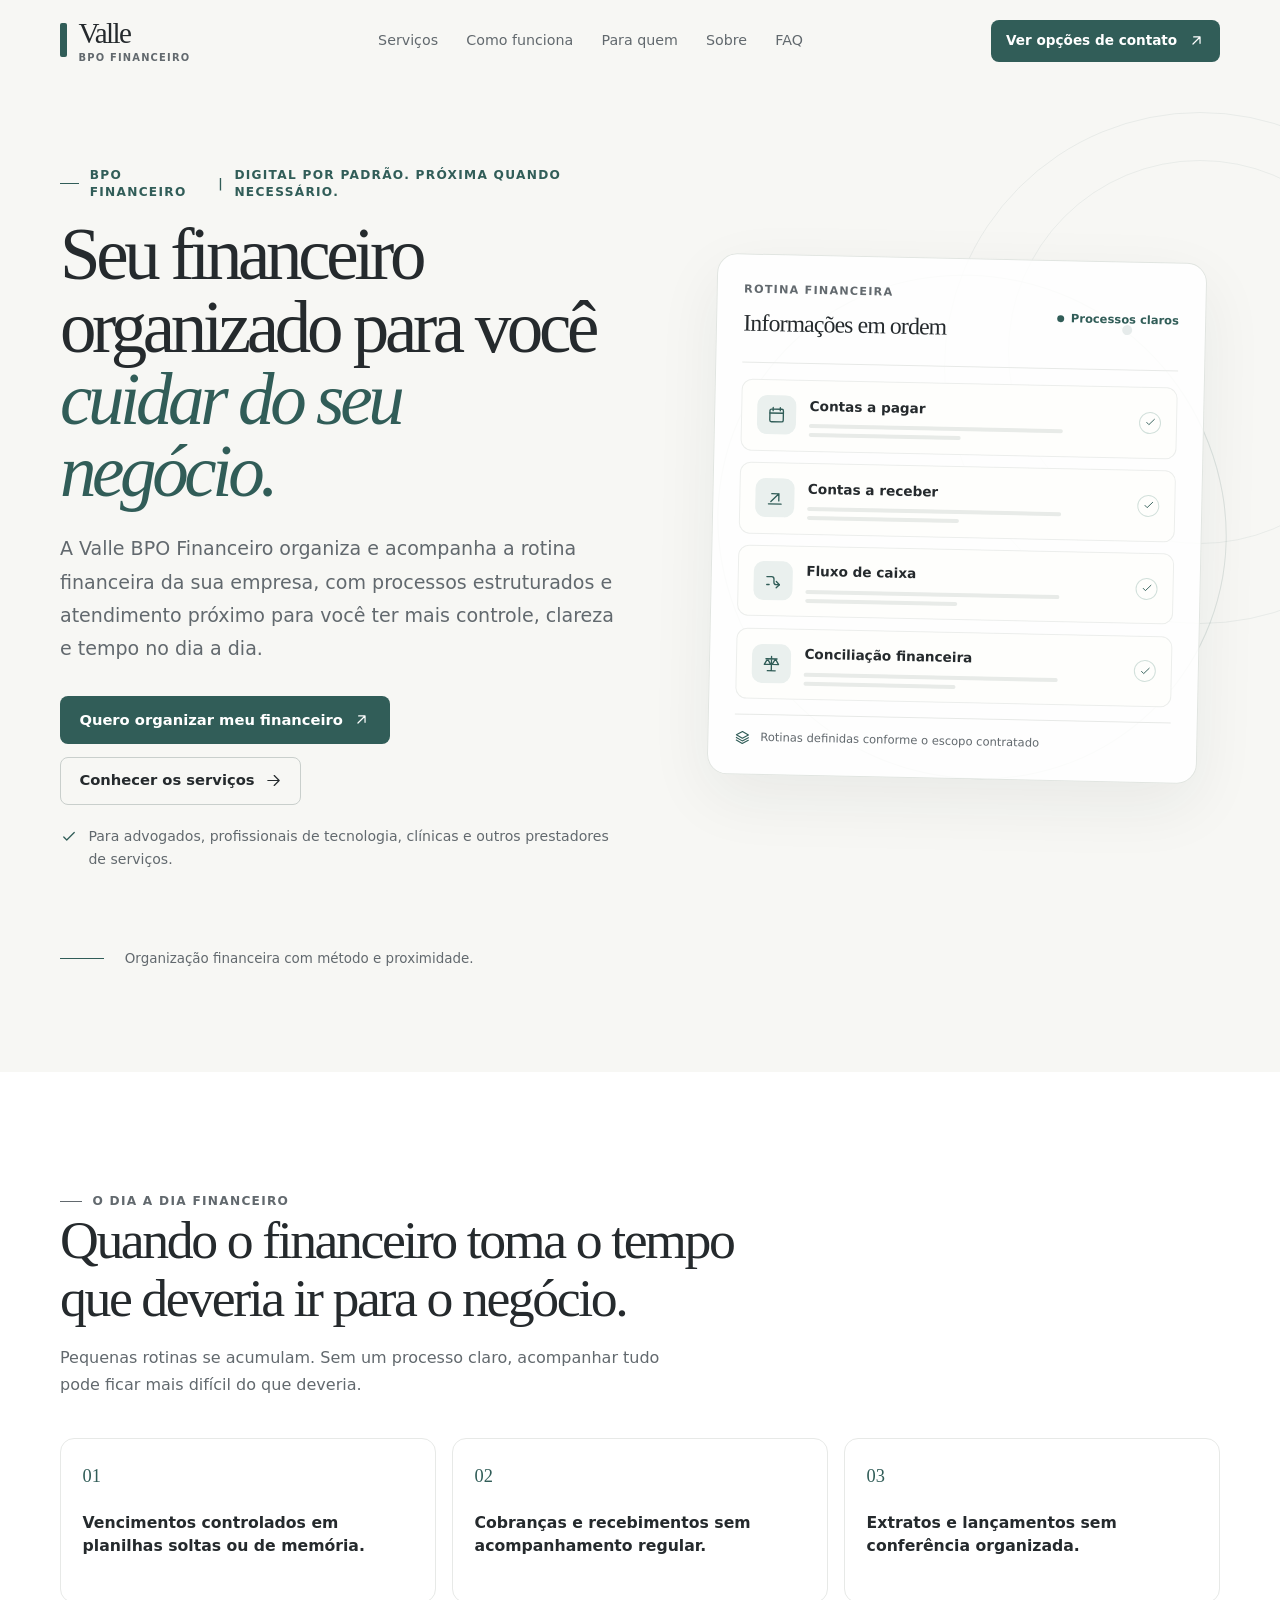
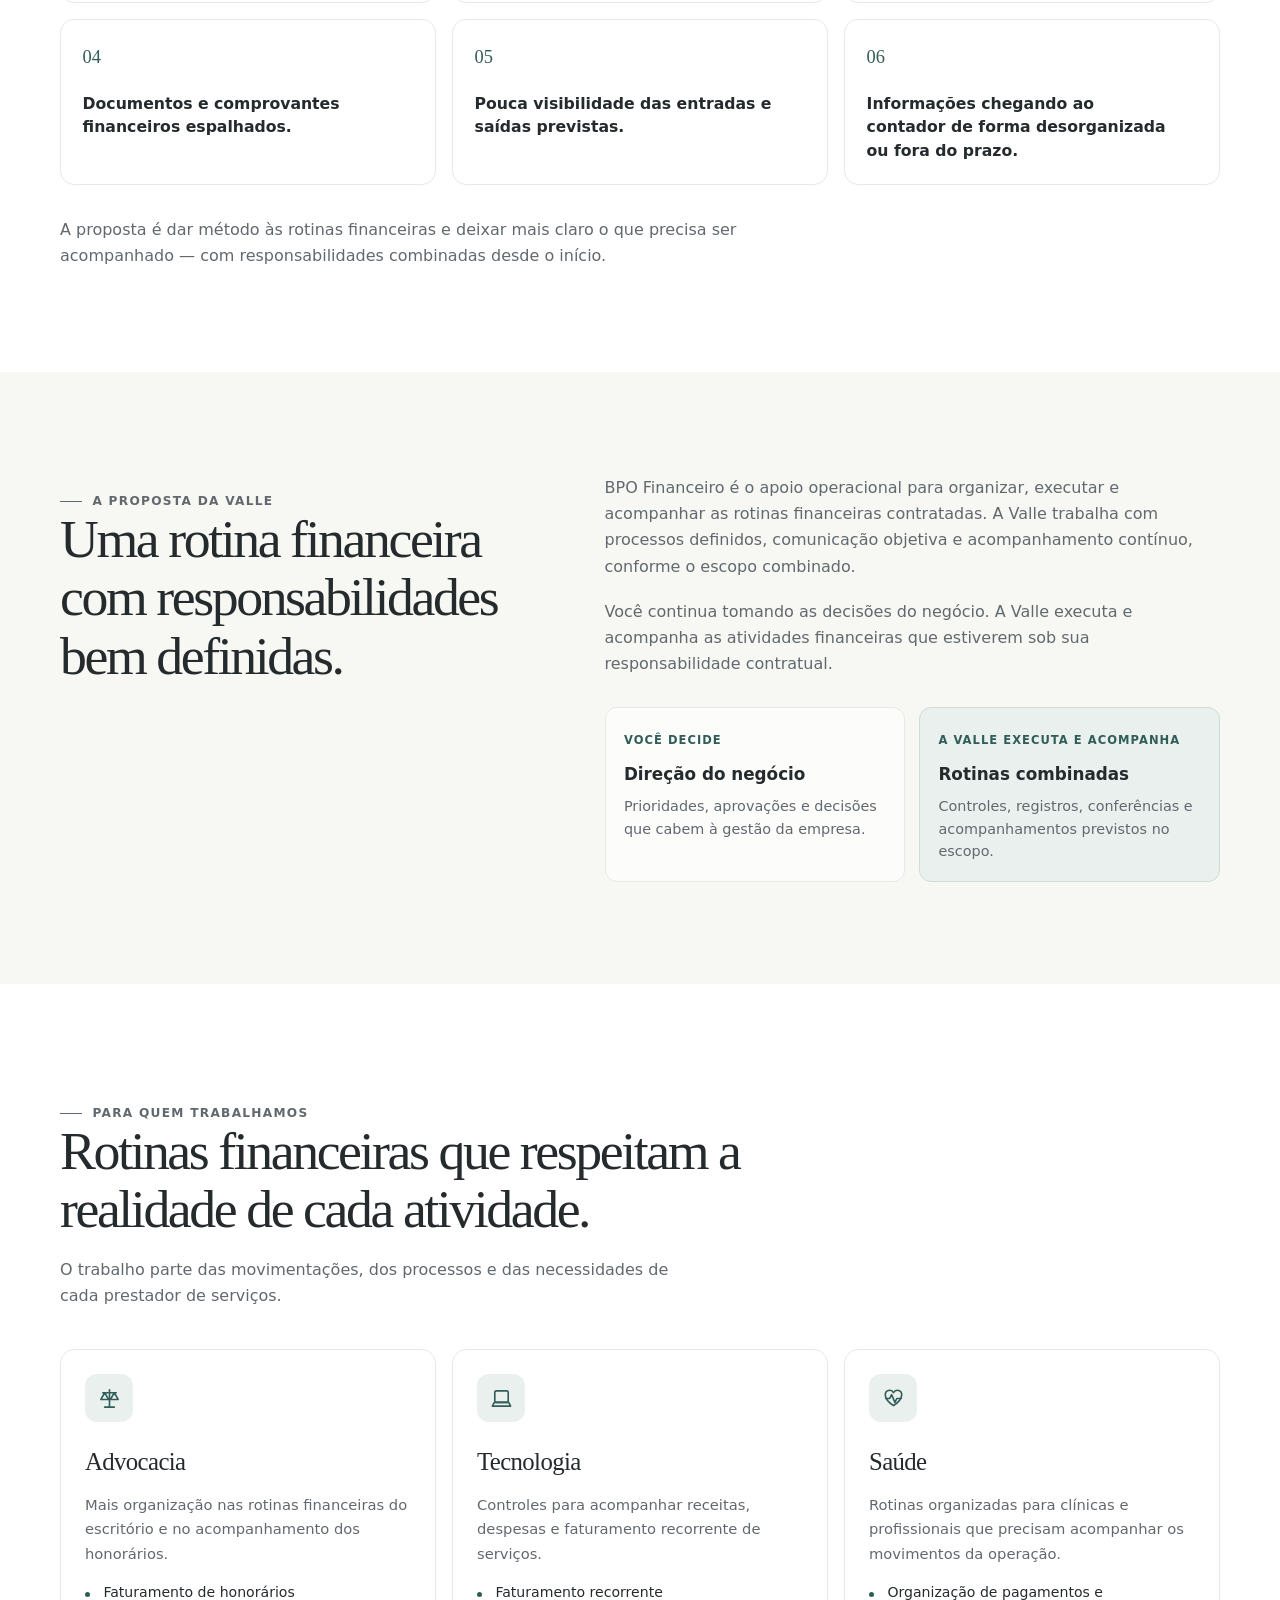
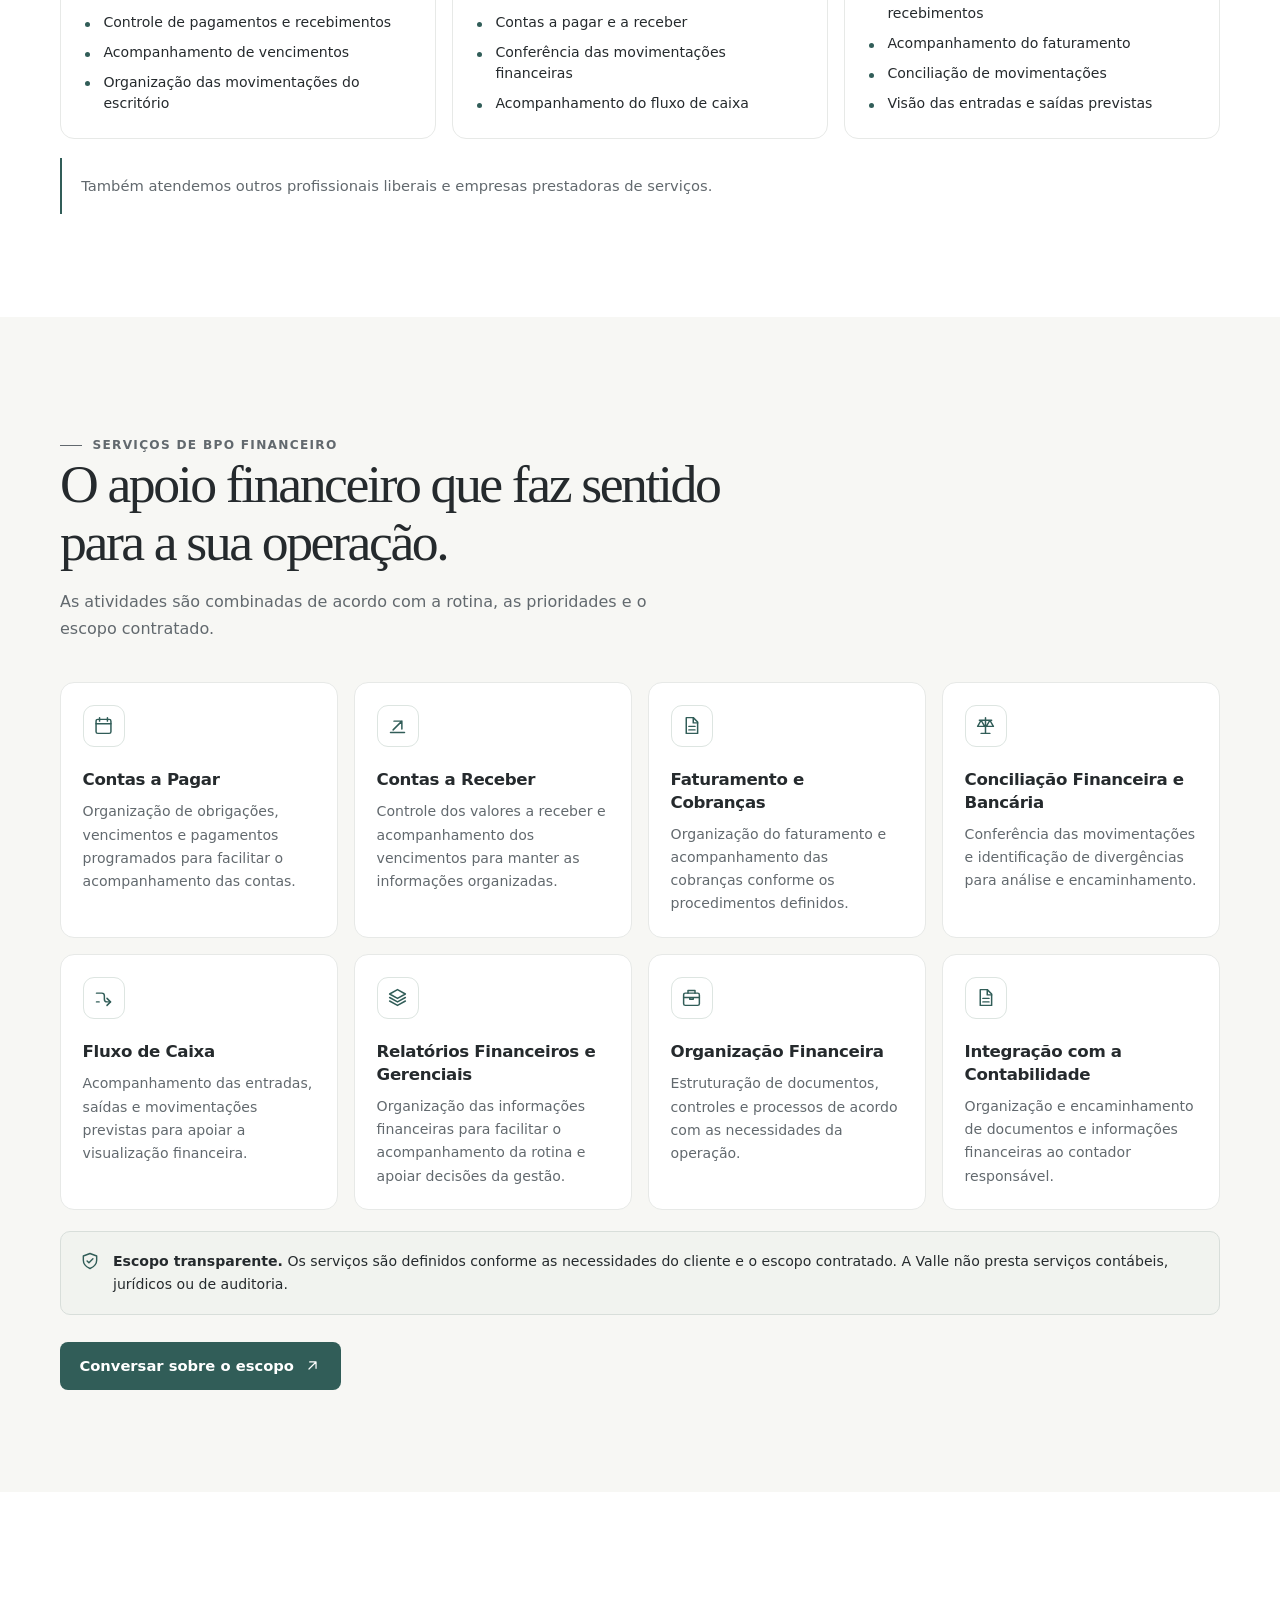
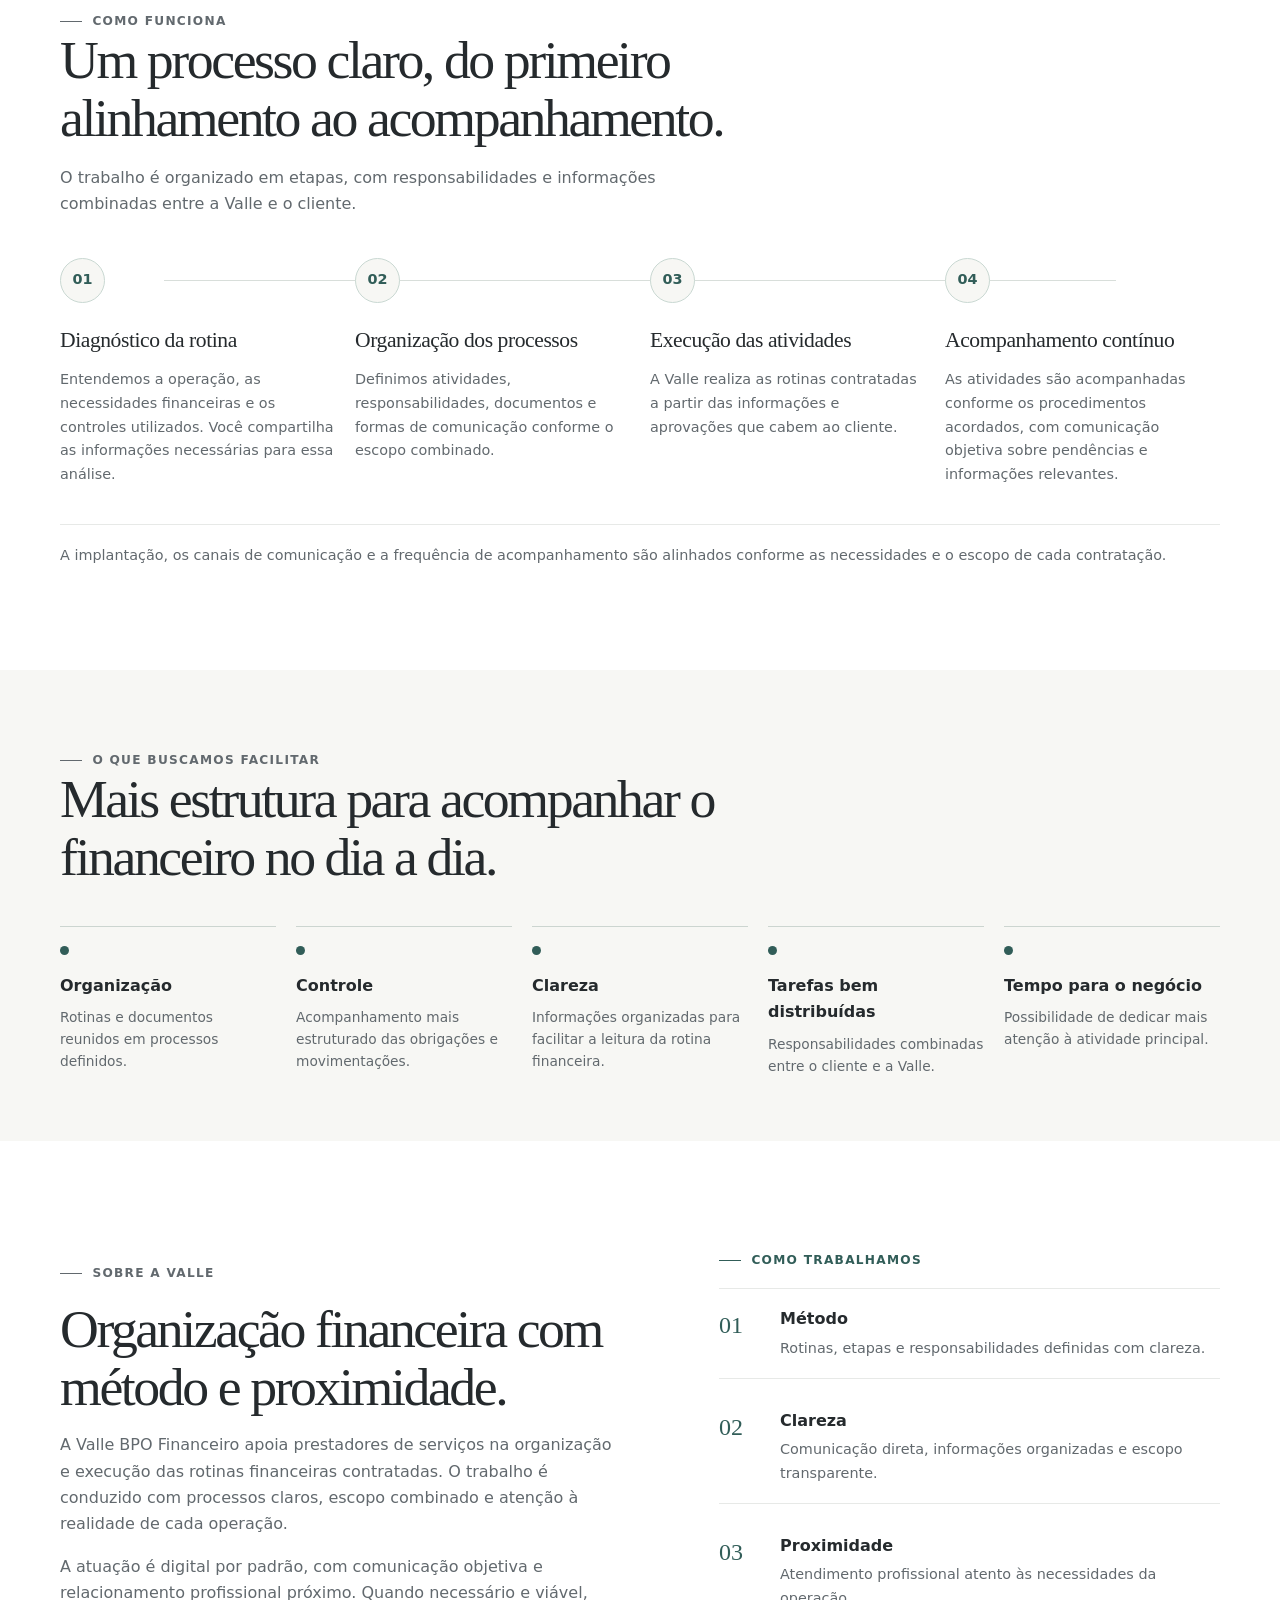
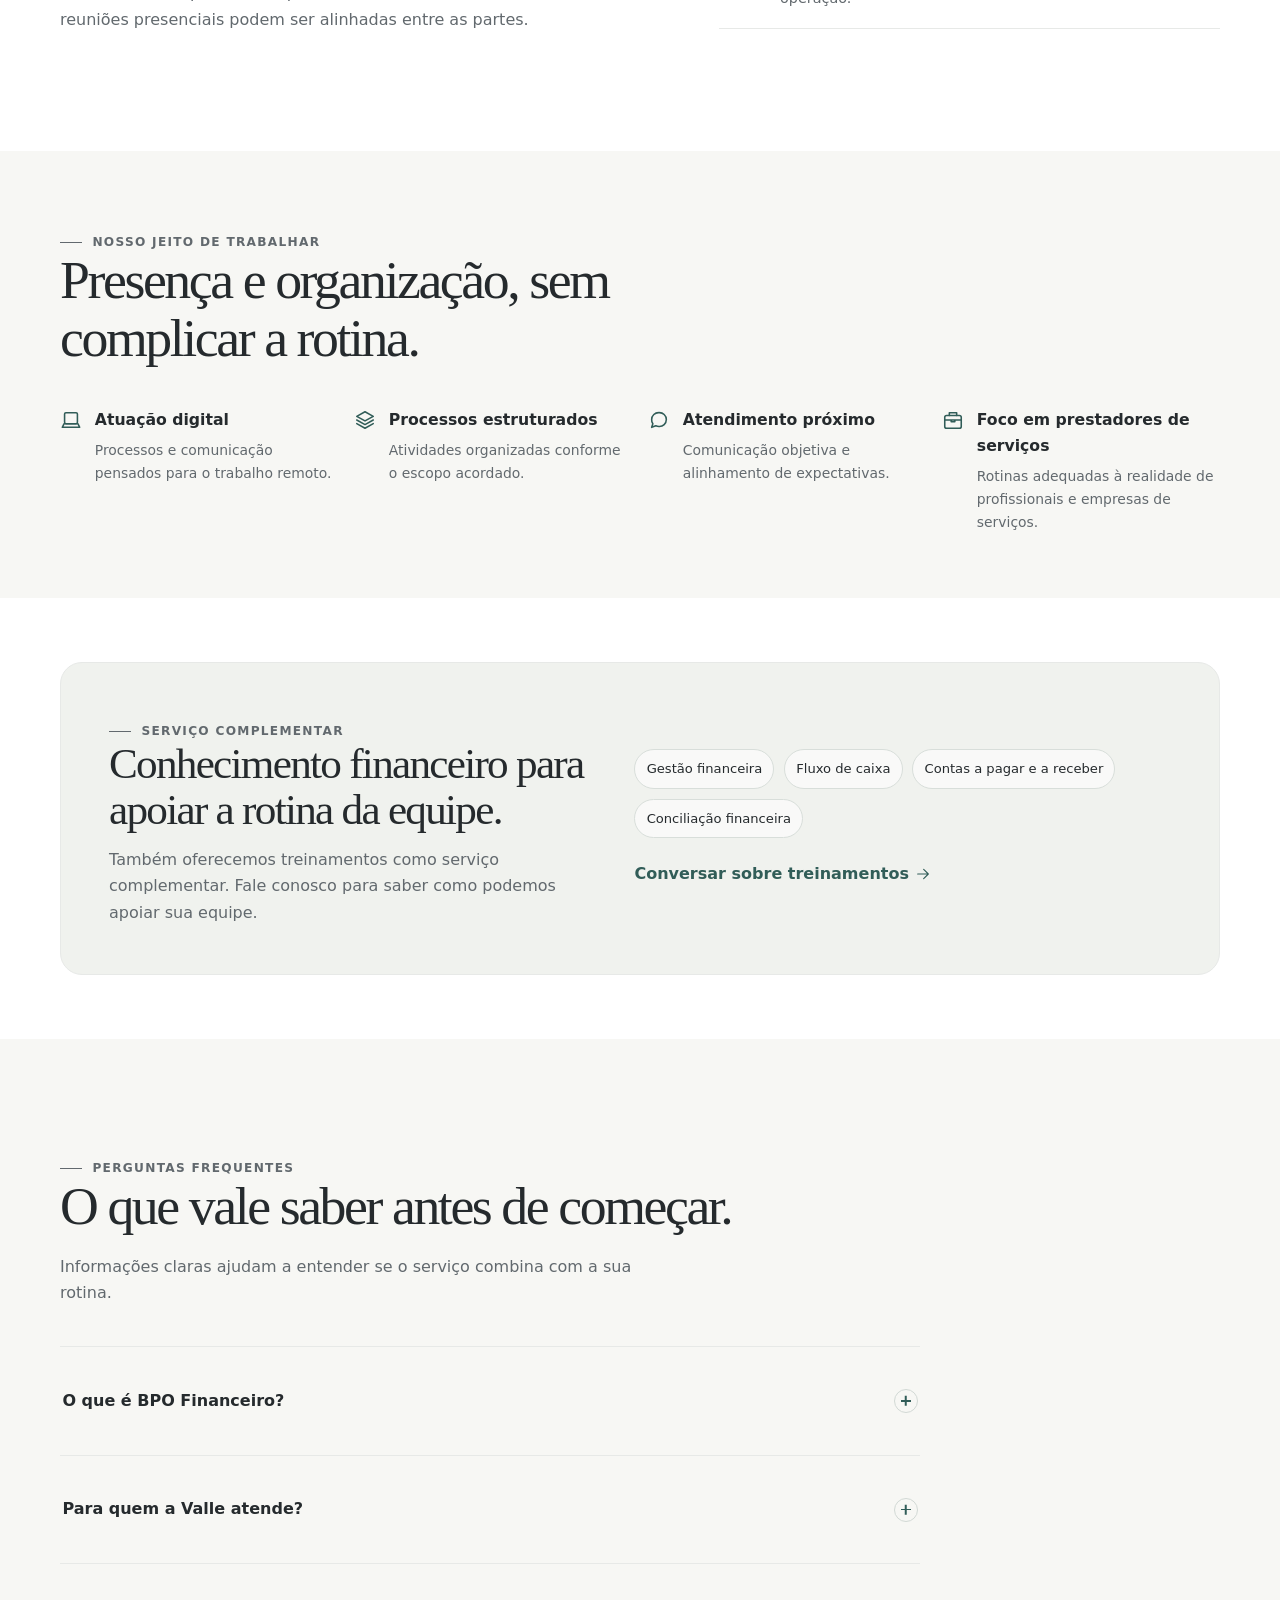
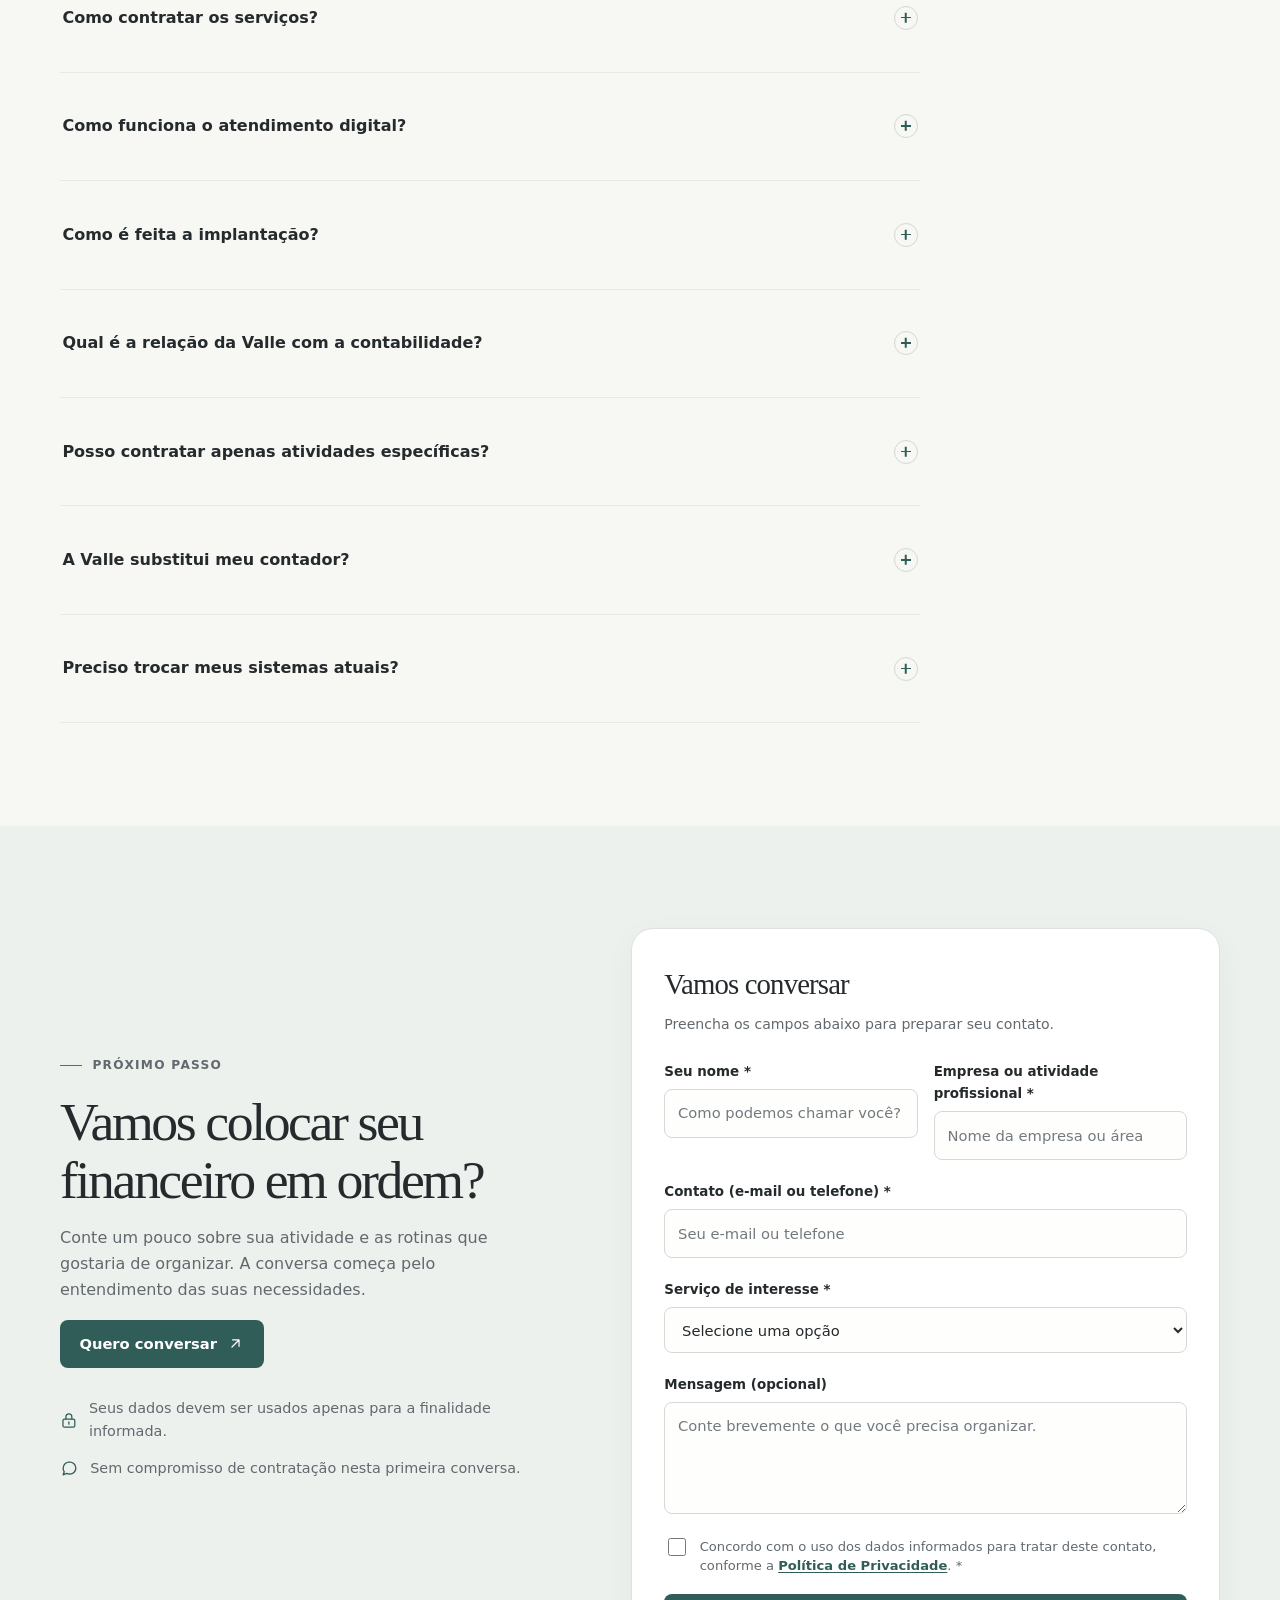
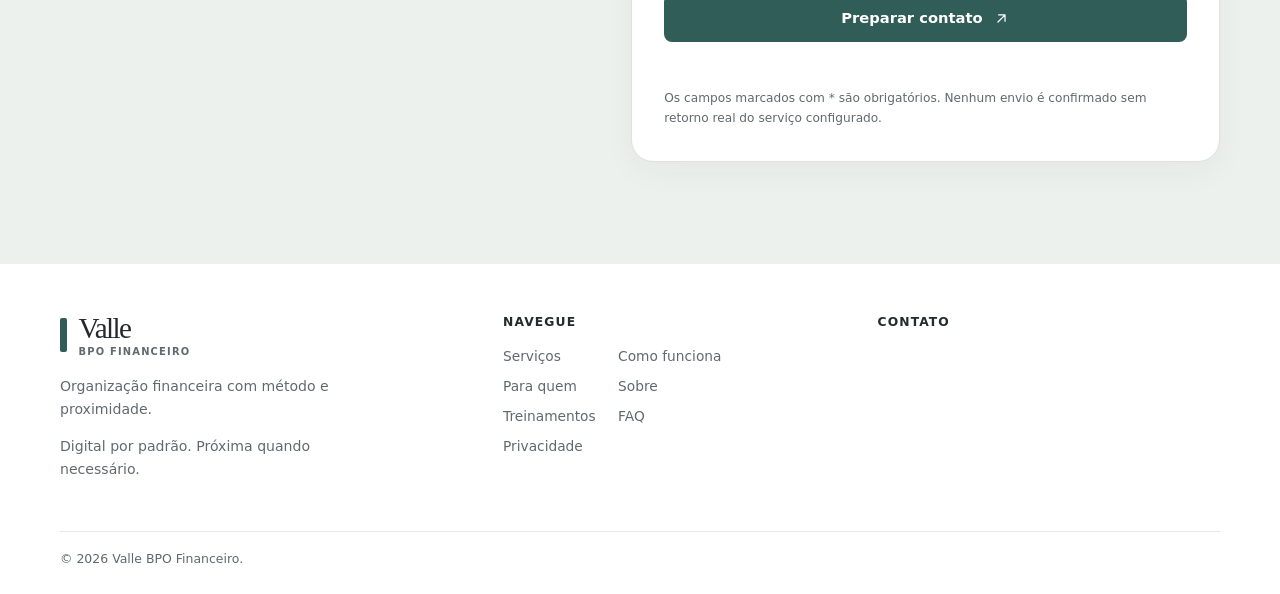
==== index.html @ e59b0bd3 "Add files via upload Adicionar site institucional da Valle BPO Financeiro" ====
<!doctype html>
<html lang="pt-BR">
<head>
  <meta charset="utf-8">
  <meta name="viewport" content="width=device-width, initial-scale=1">
  <meta name="theme-color" content="#F7F7F4">
  <meta name="description" content="BPO Financeiro para advogados, profissionais de tecnologia, clínicas e outros prestadores de serviços. Organização financeira com método e proximidade.">
  <meta property="og:type" content="website">
  <meta property="og:locale" content="pt_BR">
  <meta property="og:title" content="Valle BPO Financeiro | Organização financeira com método e proximidade">
  <meta property="og:description" content="Organização e acompanhamento das rotinas financeiras para prestadores de serviços.">
  <meta name="twitter:card" content="summary">
  <title>Valle BPO Financeiro | Organização financeira com método e proximidade</title>
  <link rel="icon" type="image/svg+xml" href="./assets/img/favicon.svg">
  <link rel="stylesheet" href="./assets/css/styles.css">
  <script src="./site.config.js"></script>
  <script src="./assets/js/main.js" defer></script>
  <!-- A URL canônica e os dados institucionais são adicionados apenas quando configurados em site.config.js. -->
</head>
<body>
  <a class="skip-link" href="#conteudo">Pular para o conteúdo</a>

  <svg xmlns="http://www.w3.org/2000/svg" aria-hidden="true" style="position:absolute;width:0;height:0;overflow:hidden">
    <symbol id="i-arrow-up-right" viewBox="0 0 24 24"><path d="M7 17 17 7M8 7h9v9"/></symbol>
    <symbol id="i-arrow-right" viewBox="0 0 24 24"><path d="M4 12h15M13 5l7 7-7 7"/></symbol>
    <symbol id="i-check" viewBox="0 0 24 24"><path d="m5 12 4 4L19 6"/></symbol>
    <symbol id="i-calendar" viewBox="0 0 24 24"><rect x="3.5" y="5" width="17" height="16" rx="2"/><path d="M7.5 3v4M16.5 3v4M3.5 10h17"/></symbol>
    <symbol id="i-wallet" viewBox="0 0 24 24"><rect x="3" y="5" width="18" height="15" rx="2"/><path d="M3 8h18M15 14h3"/><path d="M6 5V3h12v2"/></symbol>
    <symbol id="i-incoming" viewBox="0 0 24 24"><path d="M7 17 17 7M8 7h9v9"/><path d="M4 20h16"/></symbol>
    <symbol id="i-flow" viewBox="0 0 24 24"><path d="M4 7h6a3 3 0 0 1 3 3v4a3 3 0 0 0 3 3h4"/><path d="m16 13 4 4-4 4"/><path d="M4 17h3"/></symbol>
    <symbol id="i-scale" viewBox="0 0 24 24"><path d="M12 3v18M5 6h14M7 6l-4 7h8L7 6Zm10 0-4 7h8l-4-7ZM7 21h10"/></symbol>
    <symbol id="i-file" viewBox="0 0 24 24"><path d="M6 3h8l5 5v13H6z"/><path d="M14 3v6h5M9 13h7M9 17h7"/></symbol>
    <symbol id="i-briefcase" viewBox="0 0 24 24"><rect x="3" y="7" width="18" height="14" rx="2"/><path d="M8 7V4h8v3M3 12h18M10 12v2h4v-2"/></symbol>
    <symbol id="i-laptop" viewBox="0 0 24 24"><rect x="5" y="4" width="14" height="12" rx="1.5"/><path d="M2.5 20h19l-2-4h-15l-2 4Z"/></symbol>
    <symbol id="i-heart" viewBox="0 0 24 24"><path d="M20.5 8.5c0 5-8.5 11-8.5 11s-8.5-6-8.5-11A4.5 4.5 0 0 1 12 6a4.5 4.5 0 0 1 8.5 2.5Z"/><path d="M4 12h4l2-4 3.5 8 2-4H20"/></symbol>
    <symbol id="i-lock" viewBox="0 0 24 24"><rect x="4" y="10" width="16" height="11" rx="2"/><path d="M8 10V7a4 4 0 0 1 8 0v3M12 14v3"/></symbol>
    <symbol id="i-target" viewBox="0 0 24 24"><circle cx="12" cy="12" r="9"/><circle cx="12" cy="12" r="5"/><circle cx="12" cy="12" r="1"/></symbol>
    <symbol id="i-message" viewBox="0 0 24 24"><path d="M20 11.5a7.5 7.5 0 0 1-8 7.5 8.9 8.9 0 0 1-3.5-.7L4 20l1.3-3.9A7 7 0 0 1 4 11.5 7.5 7.5 0 0 1 12 4a7.5 7.5 0 0 1 8 7.5Z"/></symbol>
    <symbol id="i-layers" viewBox="0 0 24 24"><path d="m12 3 9 5-9 5-9-5 9-5Z"/><path d="m3 12 9 5 9-5M3 16l9 5 9-5"/></symbol>
    <symbol id="i-shield" viewBox="0 0 24 24"><path d="M12 3 20 6v5c0 5-3.5 8-8 10-4.5-2-8-5-8-10V6l8-3Z"/><path d="m8.5 12 2.2 2.2 4.8-5"/></symbol>
    <symbol id="i-menu" viewBox="0 0 24 24"><path d="M4 7h16M4 12h16M4 17h16"/></symbol>
    <symbol id="i-close" viewBox="0 0 24 24"><path d="m6 6 12 12M18 6 6 18"/></symbol>
    <symbol id="i-mail" viewBox="0 0 24 24"><rect x="3" y="5" width="18" height="14" rx="2"/><path d="m4 7 8 6 8-6"/></symbol>
    <symbol id="i-phone" viewBox="0 0 24 24"><path d="M7 3h10a2 2 0 0 1 2 2v14a2 2 0 0 1-2 2H7a2 2 0 0 1-2-2V5a2 2 0 0 1 2-2Z"/><path d="M10 18h4"/></symbol>
    <symbol id="i-clock" viewBox="0 0 24 24"><circle cx="12" cy="12" r="9"/><path d="M12 7v5l3 2"/></symbol>
  </svg>

  <header class="site-header" id="topo">
    <div class="container header-inner">
      <a class="brand" href="#inicio" aria-label="Valle BPO Financeiro — início">
        <span class="brand-mark" aria-hidden="true"></span><span class="brand-copy"><span class="brand-name" data-brand-short>Valle</span><span class="brand-descriptor" data-brand-descriptor>BPO Financeiro</span></span>
      </a>
      <nav class="desktop-nav" aria-label="Navegação principal">
        <a href="#servicos">Serviços</a><a href="#como-funciona">Como funciona</a><a href="#para-quem">Para quem</a><a href="#sobre">Sobre</a><a href="#faq">FAQ</a>
      </nav>
      <a class="button button--small header-cta" href="#contato" data-whatsapp data-message="Olá! Vim pelo site da Valle BPO Financeiro e gostaria de conversar sobre a organização do meu financeiro.">Falar no WhatsApp <svg aria-hidden="true"><use href="#i-arrow-up-right"/></svg></a>
      <button class="menu-toggle" type="button" aria-label="Abrir menu" aria-expanded="false" aria-controls="menu-mobile" data-menu-open><svg aria-hidden="true"><use href="#i-menu"/></svg></button>
    </div>
  </header>

  <div class="mobile-menu-panel" id="menu-mobile" role="dialog" aria-modal="true" aria-label="Menu de navegação" hidden>
    <div class="mobile-menu-top">
      <a class="brand" href="#inicio" data-menu-link aria-label="Valle BPO Financeiro — início"><span class="brand-mark" aria-hidden="true"></span><span class="brand-copy"><span class="brand-name" data-brand-short>Valle</span><span class="brand-descriptor" data-brand-descriptor>BPO Financeiro</span></span></a>
      <button class="mobile-menu-close" type="button" aria-label="Fechar menu" data-menu-close><svg aria-hidden="true"><use href="#i-close"/></svg></button>
    </div>
    <nav class="mobile-menu-links" aria-label="Navegação no celular"><a href="#servicos" data-menu-link>Serviços</a><a href="#como-funciona" data-menu-link>Como funciona</a><a href="#para-quem" data-menu-link>Para quem</a><a href="#sobre" data-menu-link>Sobre</a><a href="#faq" data-menu-link>Perguntas frequentes</a></nav>
    <div class="mobile-menu-bottom"><a class="button" href="#contato" data-whatsapp data-message="Olá! Vim pelo site da Valle BPO Financeiro e gostaria de conversar sobre a organização do meu financeiro.">Quero organizar meu financeiro <svg aria-hidden="true"><use href="#i-arrow-up-right"/></svg></a></div>
  </div>

  <main id="conteudo">
    <section class="hero" id="inicio" aria-labelledby="hero-title">
      <div class="container hero-grid">
        <div class="hero-copy">
          <p class="eyebrow">BPO Financeiro <span aria-hidden="true">|</span> Digital por padrão. Próxima quando necessário.</p>
          <h1 id="hero-title">Seu financeiro organizado para você <em>cuidar do seu negócio.</em></h1>
          <p>A Valle BPO Financeiro organiza e acompanha a rotina financeira da sua empresa, com processos estruturados e atendimento próximo para você ter mais controle, clareza e tempo no dia a dia.</p>
          <div class="button-row"><a class="button" href="#contato" data-whatsapp data-message="Olá! Vim pelo site da Valle BPO Financeiro e gostaria de conversar sobre a organização do meu financeiro.">Quero organizar meu financeiro <svg aria-hidden="true"><use href="#i-arrow-up-right"/></svg></a><a class="button button--secondary" href="#servicos">Conhecer os serviços <svg aria-hidden="true"><use href="#i-arrow-right"/></svg></a></div>
          <div class="hero-note"><svg aria-hidden="true"><use href="#i-check"/></svg><span>Para advogados, profissionais de tecnologia, clínicas e outros prestadores de serviços.</span></div>
        </div>
        <div class="hero-visual" aria-hidden="true">
          <div class="orbit"></div>
          <div class="organizer">
            <div class="organizer-top"><div><p class="organizer-kicker">Rotina financeira</p><p class="organizer-heading">Informações em ordem</p></div><span class="organizer-status">Processos claros</span></div>
            <div class="routine-list">
              <div class="routine-card"><span class="routine-icon"><svg><use href="#i-calendar"/></svg></span><div class="routine-copy"><strong>Contas a pagar</strong><div class="skeletons"><span class="skeleton skeleton--long"></span><span class="skeleton skeleton--short"></span></div></div><span class="routine-check"><svg><use href="#i-check"/></svg></span></div>
              <div class="routine-card"><span class="routine-icon"><svg><use href="#i-incoming"/></svg></span><div class="routine-copy"><strong>Contas a receber</strong><div class="skeletons"><span class="skeleton skeleton--long"></span><span class="skeleton skeleton--short"></span></div></div><span class="routine-check"><svg><use href="#i-check"/></svg></span></div>
              <div class="routine-card"><span class="routine-icon"><svg><use href="#i-flow"/></svg></span><div class="routine-copy"><strong>Fluxo de caixa</strong><div class="skeletons"><span class="skeleton skeleton--long"></span><span class="skeleton skeleton--short"></span></div></div><span class="routine-check"><svg><use href="#i-check"/></svg></span></div>
              <div class="routine-card"><span class="routine-icon"><svg><use href="#i-scale"/></svg></span><div class="routine-copy"><strong>Conciliação financeira</strong><div class="skeletons"><span class="skeleton skeleton--long"></span><span class="skeleton skeleton--short"></span></div></div><span class="routine-check"><svg><use href="#i-check"/></svg></span></div>
            </div>
            <div class="organizer-foot"><svg><use href="#i-layers"/></svg><span>Rotinas definidas conforme o escopo contratado</span></div>
          </div>
        </div>
      </div>
      <div class="container hero-bottom">Organização financeira com método e proximidade.</div>
    </section>

    <section class="section section--white" id="desafios" aria-labelledby="desafios-title">
      <div class="container">
        <div class="section-heading"><p class="eyebrow">O dia a dia financeiro</p><h2 id="desafios-title">Quando o financeiro toma o tempo que deveria ir para o negócio.</h2><p>Pequenas rotinas se acumulam. Sem um processo claro, acompanhar tudo pode ficar mais difícil do que deveria.</p></div>
        <div class="problem-grid">
          <article class="problem-card"><span class="problem-number">01</span><p>Vencimentos controlados em planilhas soltas ou de memória.</p></article>
          <article class="problem-card"><span class="problem-number">02</span><p>Cobranças e recebimentos sem acompanhamento regular.</p></article>
          <article class="problem-card"><span class="problem-number">03</span><p>Extratos e lançamentos sem conferência organizada.</p></article>
          <article class="problem-card"><span class="problem-number">04</span><p>Documentos e comprovantes financeiros espalhados.</p></article>
          <article class="problem-card"><span class="problem-number">05</span><p>Pouca visibilidade das entradas e saídas previstas.</p></article>
          <article class="problem-card"><span class="problem-number">06</span><p>Informações chegando ao contador de forma desorganizada ou fora do prazo.</p></article>
        </div>
        <p class="section-transition">A proposta é dar método às rotinas financeiras e deixar mais claro o que precisa ser acompanhado — com responsabilidades combinadas desde o início.</p>
      </div>
    </section>

    <section class="section" id="solucao" aria-labelledby="solucao-title">
      <div class="container solution-grid">
        <div class="section-heading"><p class="eyebrow">A proposta da Valle</p><h2 id="solucao-title">Uma rotina financeira com responsabilidades bem definidas.</h2></div>
        <div class="solution-copy"><p>BPO Financeiro é o apoio operacional para organizar, executar e acompanhar as rotinas financeiras contratadas. A Valle trabalha com processos definidos, comunicação objetiva e acompanhamento contínuo, conforme o escopo combinado.</p><p>Você continua tomando as decisões do negócio. A Valle executa e acompanha as atividades financeiras que estiverem sob sua responsabilidade contratual.</p>
          <div class="responsibility-grid"><div class="responsibility-card"><span class="responsibility-label">Você decide</span><strong>Direção do negócio</strong><p>Prioridades, aprovações e decisões que cabem à gestão da empresa.</p></div><div class="responsibility-card responsibility-card--valle"><span class="responsibility-label">A Valle executa e acompanha</span><strong>Rotinas combinadas</strong><p>Controles, registros, conferências e acompanhamentos previstos no escopo.</p></div></div>
        </div>
      </div>
    </section>

    <section class="section section--white" id="para-quem" aria-labelledby="publicos-title">
      <div class="container"><div class="section-heading"><p class="eyebrow">Para quem trabalhamos</p><h2 id="publicos-title">Rotinas financeiras que respeitam a realidade de cada atividade.</h2><p>O trabalho parte das movimentações, dos processos e das necessidades de cada prestador de serviços.</p></div>
        <div class="audience-grid">
          <article class="audience-card"><span class="audience-icon"><svg aria-hidden="true"><use href="#i-scale"/></svg></span><h3>Advocacia</h3><p>Mais organização nas rotinas financeiras do escritório e no acompanhamento dos honorários.</p><ul class="check-list"><li>Faturamento de honorários</li><li>Controle de pagamentos e recebimentos</li><li>Acompanhamento de vencimentos</li><li>Organização das movimentações do escritório</li></ul></article>
          <article class="audience-card"><span class="audience-icon"><svg aria-hidden="true"><use href="#i-laptop"/></svg></span><h3>Tecnologia</h3><p>Controles para acompanhar receitas, despesas e faturamento recorrente de serviços.</p><ul class="check-list"><li>Faturamento recorrente</li><li>Contas a pagar e a receber</li><li>Conferência das movimentações financeiras</li><li>Acompanhamento do fluxo de caixa</li></ul></article>
          <article class="audience-card"><span class="audience-icon"><svg aria-hidden="true"><use href="#i-heart"/></svg></span><h3>Saúde</h3><p>Rotinas organizadas para clínicas e profissionais que precisam acompanhar os movimentos da operação.</p><ul class="check-list"><li>Organização de pagamentos e recebimentos</li><li>Acompanhamento do faturamento</li><li>Conciliação de movimentações</li><li>Visão das entradas e saídas previstas</li></ul></article>
        </div>
        <p class="audience-note">Também atendemos outros profissionais liberais e empresas prestadoras de serviços.</p>
      </div>
    </section>

    <section class="section" id="servicos" aria-labelledby="servicos-title">
      <div class="container"><div class="section-heading"><p class="eyebrow">Serviços de BPO Financeiro</p><h2 id="servicos-title">O apoio financeiro que faz sentido para a sua operação.</h2><p>As atividades são combinadas de acordo com a rotina, as prioridades e o escopo contratado.</p></div>
        <div class="services-grid">
          <article class="service-card"><span class="service-icon"><svg aria-hidden="true"><use href="#i-calendar"/></svg></span><h3>Contas a Pagar</h3><p>Organização de obrigações, vencimentos e pagamentos programados para facilitar o acompanhamento das contas.</p></article>
          <article class="service-card"><span class="service-icon"><svg aria-hidden="true"><use href="#i-incoming"/></svg></span><h3>Contas a Receber</h3><p>Controle dos valores a receber e acompanhamento dos vencimentos para manter as informações organizadas.</p></article>
          <article class="service-card"><span class="service-icon"><svg aria-hidden="true"><use href="#i-file"/></svg></span><h3>Faturamento e Cobranças</h3><p>Organização do faturamento e acompanhamento das cobranças conforme os procedimentos definidos.</p></article>
          <article class="service-card"><span class="service-icon"><svg aria-hidden="true"><use href="#i-scale"/></svg></span><h3>Conciliação Financeira e Bancária</h3><p>Conferência das movimentações e identificação de divergências para análise e encaminhamento.</p></article>
          <article class="service-card"><span class="service-icon"><svg aria-hidden="true"><use href="#i-flow"/></svg></span><h3>Fluxo de Caixa</h3><p>Acompanhamento das entradas, saídas e movimentações previstas para apoiar a visualização financeira.</p></article>
          <article class="service-card"><span class="service-icon"><svg aria-hidden="true"><use href="#i-layers"/></svg></span><h3>Relatórios Financeiros e Gerenciais</h3><p>Organização das informações financeiras para facilitar o acompanhamento da rotina e apoiar decisões da gestão.</p></article>
          <article class="service-card"><span class="service-icon"><svg aria-hidden="true"><use href="#i-briefcase"/></svg></span><h3>Organização Financeira</h3><p>Estruturação de documentos, controles e processos de acordo com as necessidades da operação.</p></article>
          <article class="service-card"><span class="service-icon"><svg aria-hidden="true"><use href="#i-file"/></svg></span><h3>Integração com a Contabilidade</h3><p>Organização e encaminhamento de documentos e informações financeiras ao contador responsável.</p></article>
        </div>
        <div class="scope-note"><svg aria-hidden="true"><use href="#i-shield"/></svg><div><strong>Escopo transparente.</strong> Os serviços são definidos conforme as necessidades do cliente e o escopo contratado. A Valle não presta serviços contábeis, jurídicos ou de auditoria.</div></div>
        <div class="section-cta"><a class="button" href="#contato" data-whatsapp data-message="Olá! Vim pelo site da Valle BPO Financeiro e gostaria de conversar sobre o escopo de serviços de BPO Financeiro mais adequado à minha operação.">Conversar sobre o escopo <svg aria-hidden="true"><use href="#i-arrow-up-right"/></svg></a></div>
      </div>
    </section>

    <section class="section section--white" id="como-funciona" aria-labelledby="processo-title">
      <div class="container"><div class="section-heading"><p class="eyebrow">Como funciona</p><h2 id="processo-title">Um processo claro, do primeiro alinhamento ao acompanhamento.</h2><p>O trabalho é organizado em etapas, com responsabilidades e informações combinadas entre a Valle e o cliente.</p></div>
        <div class="process-grid">
          <article class="process-card"><span class="process-number">01</span><h3>Diagnóstico da rotina</h3><p>Entendemos a operação, as necessidades financeiras e os controles utilizados. Você compartilha as informações necessárias para essa análise.</p></article>
          <article class="process-card"><span class="process-number">02</span><h3>Organização dos processos</h3><p>Definimos atividades, responsabilidades, documentos e formas de comunicação conforme o escopo combinado.</p></article>
          <article class="process-card"><span class="process-number">03</span><h3>Execução das atividades</h3><p>A Valle realiza as rotinas contratadas a partir das informações e aprovações que cabem ao cliente.</p></article>
          <article class="process-card"><span class="process-number">04</span><h3>Acompanhamento contínuo</h3><p>As atividades são acompanhadas conforme os procedimentos acordados, com comunicação objetiva sobre pendências e informações relevantes.</p></article>
        </div>
        <p class="process-note">A implantação, os canais de comunicação e a frequência de acompanhamento são alinhados conforme as necessidades e o escopo de cada contratação.</p>
      </div>
    </section>

    <section class="section section--compact" id="beneficios" aria-labelledby="beneficios-title">
      <div class="container"><div class="section-heading"><p class="eyebrow">O que buscamos facilitar</p><h2 id="beneficios-title">Mais estrutura para acompanhar o financeiro no dia a dia.</h2></div>
        <div class="benefits-grid">
          <article class="benefit"><span class="benefit-mark"></span><h3>Organização</h3><p>Rotinas e documentos reunidos em processos definidos.</p></article>
          <article class="benefit"><span class="benefit-mark"></span><h3>Controle</h3><p>Acompanhamento mais estruturado das obrigações e movimentações.</p></article>
          <article class="benefit"><span class="benefit-mark"></span><h3>Clareza</h3><p>Informações organizadas para facilitar a leitura da rotina financeira.</p></article>
          <article class="benefit"><span class="benefit-mark"></span><h3>Tarefas bem distribuídas</h3><p>Responsabilidades combinadas entre o cliente e a Valle.</p></article>
          <article class="benefit"><span class="benefit-mark"></span><h3>Tempo para o negócio</h3><p>Possibilidade de dedicar mais atenção à atividade principal.</p></article>
        </div>
      </div>
    </section>

    <section class="section section--white" id="sobre" aria-labelledby="sobre-title">
      <div class="container about-grid"><div class="about-copy"><p class="eyebrow">Sobre a Valle</p><h2 id="sobre-title">Organização financeira com método e proximidade.</h2><p>A Valle BPO Financeiro apoia prestadores de serviços na organização e execução das rotinas financeiras contratadas. O trabalho é conduzido com processos claros, escopo combinado e atenção à realidade de cada operação.</p><p>A atuação é digital por padrão, com comunicação objetiva e relacionamento profissional próximo. Quando necessário e viável, reuniões presenciais podem ser alinhadas entre as partes.</p></div>
        <div><p class="eyebrow">Como trabalhamos</p><div class="principles"><article class="principle"><span class="principle-number">01</span><div><h3>Método</h3><p>Rotinas, etapas e responsabilidades definidas com clareza.</p></div></article><article class="principle"><span class="principle-number">02</span><div><h3>Clareza</h3><p>Comunicação direta, informações organizadas e escopo transparente.</p></div></article><article class="principle"><span class="principle-number">03</span><div><h3>Proximidade</h3><p>Atendimento profissional atento às necessidades da operação.</p></div></article></div></div>
      </div>
    </section>

    <section class="section section--compact" id="diferenciais" aria-labelledby="diferenciais-title">
      <div class="container"><div class="section-heading"><p class="eyebrow">Nosso jeito de trabalhar</p><h2 id="diferenciais-title">Presença e organização, sem complicar a rotina.</h2></div>
        <div class="differentiators-grid"><article class="differentiator"><svg aria-hidden="true"><use href="#i-laptop"/></svg><div><h3>Atuação digital</h3><p>Processos e comunicação pensados para o trabalho remoto.</p></div></article><article class="differentiator"><svg aria-hidden="true"><use href="#i-layers"/></svg><div><h3>Processos estruturados</h3><p>Atividades organizadas conforme o escopo acordado.</p></div></article><article class="differentiator"><svg aria-hidden="true"><use href="#i-message"/></svg><div><h3>Atendimento próximo</h3><p>Comunicação objetiva e alinhamento de expectativas.</p></div></article><article class="differentiator"><svg aria-hidden="true"><use href="#i-briefcase"/></svg><div><h3>Foco em prestadores de serviços</h3><p>Rotinas adequadas à realidade de profissionais e empresas de serviços.</p></div></article></div>
      </div>
    </section>

    <section class="section section--compact section--white" id="treinamentos" aria-labelledby="treinamentos-title">
      <div class="container"><div class="training-band"><div><p class="eyebrow">Serviço complementar</p><h2 id="treinamentos-title">Conhecimento financeiro para apoiar a rotina da equipe.</h2><p>Também oferecemos treinamentos como serviço complementar. Fale conosco para saber como podemos apoiar sua equipe.</p></div><div><ul class="training-tags"><li>Gestão financeira</li><li>Fluxo de caixa</li><li>Contas a pagar e a receber</li><li>Conciliação financeira</li></ul><a class="text-link" href="#contato" data-whatsapp data-message="Olá! Vim pelo site da Valle BPO Financeiro e gostaria de saber mais sobre os treinamentos financeiros.">Conversar sobre treinamentos <svg aria-hidden="true"><use href="#i-arrow-right"/></svg></a></div></div></div>
    </section>

    <section class="section" id="faq" aria-labelledby="faq-title">
      <div class="container"><div class="section-heading"><p class="eyebrow">Perguntas frequentes</p><h2 id="faq-title">O que vale saber antes de começar.</h2><p>Informações claras ajudam a entender se o serviço combina com a sua rotina.</p></div>
        <div class="faq-list">
          <div class="faq-item"><h3><button class="faq-question" type="button" aria-expanded="false" aria-controls="faq-a1" id="faq-q1"><span>O que é BPO Financeiro?</span><span class="faq-symbol" aria-hidden="true"></span></button></h3><div class="faq-answer" id="faq-a1" role="region" aria-labelledby="faq-q1" hidden><p>É o apoio operacional para organizar, executar e acompanhar rotinas financeiras. As atividades realizadas dependem do escopo definido entre a empresa e a Valle.</p></div></div>
          <div class="faq-item"><h3><button class="faq-question" type="button" aria-expanded="false" aria-controls="faq-a2" id="faq-q2"><span>Para quem a Valle atende?</span><span class="faq-symbol" aria-hidden="true"></span></button></h3><div class="faq-answer" id="faq-a2" role="region" aria-labelledby="faq-q2" hidden><p>O foco está em advogados e escritórios de advocacia, profissionais e empresas de tecnologia, clínicas e profissionais da saúde. Outros profissionais liberais e prestadores de serviços também podem consultar a Valle.</p></div></div>
          <div class="faq-item"><h3><button class="faq-question" type="button" aria-expanded="false" aria-controls="faq-a3" id="faq-q3"><span>Como contratar os serviços?</span><span class="faq-symbol" aria-hidden="true"></span></button></h3><div class="faq-answer" id="faq-a3" role="region" aria-labelledby="faq-q3" hidden><p>O primeiro passo é conversar sobre a rotina financeira, as necessidades e as atividades que precisam de apoio. A partir desse entendimento, o escopo e as responsabilidades são alinhados antes da contratação.</p></div></div>
          <!-- REVISÃO INTERNA: confirmar canais, disponibilidade de reuniões presenciais e rotina de atendimento antes de publicar. -->
          <div class="faq-item"><h3><button class="faq-question" type="button" aria-expanded="false" aria-controls="faq-a4" id="faq-q4"><span>Como funciona o atendimento digital?</span><span class="faq-symbol" aria-hidden="true"></span></button></h3><div class="faq-answer" id="faq-a4" role="region" aria-labelledby="faq-q4" hidden><p>A comunicação e a troca de informações acontecem predominantemente por meios digitais, conforme os canais combinados no início do trabalho. Reuniões presenciais podem ser alinhadas quando necessárias e viáveis.</p></div></div>
          <!-- REVISÃO INTERNA: confirmar etapas e procedimentos de implantação realmente adotados pela Valle. -->
          <div class="faq-item"><h3><button class="faq-question" type="button" aria-expanded="false" aria-controls="faq-a5" id="faq-q5"><span>Como é feita a implantação?</span><span class="faq-symbol" aria-hidden="true"></span></button></h3><div class="faq-answer" id="faq-a5" role="region" aria-labelledby="faq-q5" hidden><p>A implantação começa pelo entendimento dos processos e das informações disponíveis. Depois, as atividades, os responsáveis e a forma de acompanhamento são combinados conforme o escopo. A sequência específica é alinhada com cada cliente.</p></div></div>
          <div class="faq-item"><h3><button class="faq-question" type="button" aria-expanded="false" aria-controls="faq-a6" id="faq-q6"><span>Qual é a relação da Valle com a contabilidade?</span><span class="faq-symbol" aria-hidden="true"></span></button></h3><div class="faq-answer" id="faq-a6" role="region" aria-labelledby="faq-q6" hidden><p>A Valle pode organizar e encaminhar documentos e informações financeiras ao contador responsável, conforme o escopo combinado. Os serviços contábeis continuam sob responsabilidade do profissional ou escritório de contabilidade contratado pelo cliente.</p></div></div>
          <div class="faq-item"><h3><button class="faq-question" type="button" aria-expanded="false" aria-controls="faq-a7" id="faq-q7"><span>Posso contratar apenas atividades específicas?</span><span class="faq-symbol" aria-hidden="true"></span></button></h3><div class="faq-answer" id="faq-a7" role="region" aria-labelledby="faq-q7" hidden><p>As atividades são definidas conforme as necessidades da operação e o escopo contratado. Entre em contato para avaliar quais rotinas podem ser incluídas no serviço.</p></div></div>
          <div class="faq-item"><h3><button class="faq-question" type="button" aria-expanded="false" aria-controls="faq-a8" id="faq-q8"><span>A Valle substitui meu contador?</span><span class="faq-symbol" aria-hidden="true"></span></button></h3><div class="faq-answer" id="faq-a8" role="region" aria-labelledby="faq-q8" hidden><p>Não. A Valle presta apoio operacional às rotinas financeiras contratadas. A contabilidade e as obrigações profissionais relacionadas continuam sob responsabilidade do contador do cliente.</p></div></div>
          <!-- REVISÃO INTERNA: confirmar política da Valle sobre compatibilidade com os sistemas atuais dos clientes. -->
          <div class="faq-item"><h3><button class="faq-question" type="button" aria-expanded="false" aria-controls="faq-a9" id="faq-q9"><span>Preciso trocar meus sistemas atuais?</span><span class="faq-symbol" aria-hidden="true"></span></button></h3><div class="faq-answer" id="faq-a9" role="region" aria-labelledby="faq-q9" hidden><p>Não é possível definir isso sem conhecer as ferramentas e os processos utilizados. A compatibilidade dos sistemas atuais é avaliada durante o alinhamento inicial e depende das necessidades e do escopo do serviço.</p></div></div>
        </div>
      </div>
    </section>

    <section class="section contact-section" id="contato" aria-labelledby="contato-title">
      <div class="container contact-grid"><div class="cta-copy"><p class="eyebrow">Próximo passo</p><h2 id="contato-title">Vamos colocar seu financeiro em ordem?</h2><p>Conte um pouco sobre sua atividade e as rotinas que gostaria de organizar. A conversa começa pelo entendimento das suas necessidades.</p><div class="button-row"><a class="button" href="#formulario-contato" data-whatsapp data-message="Olá! Vim pelo site da Valle BPO Financeiro e gostaria de conversar sobre a organização do meu financeiro.">Quero conversar <svg aria-hidden="true"><use href="#i-arrow-up-right"/></svg></a></div><div class="contact-points" id="contact-points"><div class="contact-point"><svg aria-hidden="true"><use href="#i-lock"/></svg><span>Seus dados devem ser usados apenas para a finalidade informada.</span></div><div class="contact-point"><svg aria-hidden="true"><use href="#i-message"/></svg><span>Sem compromisso de contratação nesta primeira conversa.</span></div></div></div>
        <form class="contact-form" id="formulario-contato" novalidate>
          <div class="form-heading"><h3>Vamos conversar</h3><p>Preencha os campos abaixo para preparar seu contato.</p></div>
          <div class="form-grid">
            <div class="field"><label for="nome">Seu nome *</label><input id="nome" name="nome" autocomplete="name" required maxlength="100" placeholder="Como podemos chamar você?" aria-describedby="erro-nome"><span class="field-error" id="erro-nome" data-error-for="nome"></span></div>
            <div class="field"><label for="atividade">Empresa ou atividade profissional *</label><input id="atividade" name="atividade" required maxlength="120" autocomplete="organization" placeholder="Nome da empresa ou área" aria-describedby="erro-atividade"><span class="field-error" id="erro-atividade" data-error-for="atividade"></span></div>
            <div class="field field--full"><label for="contato-pessoa">Contato (e-mail ou telefone) *</label><input id="contato-pessoa" name="contato" type="text" required maxlength="150" autocomplete="email" placeholder="Seu e-mail ou telefone" aria-describedby="erro-contato"><span class="field-error" id="erro-contato" data-error-for="contato"></span></div>
            <div class="field field--full"><label for="servico-interesse">Serviço de interesse *</label><select id="servico-interesse" name="servico" required aria-describedby="erro-servico"><option value="">Selecione uma opção</option><option>Contas a Pagar</option><option>Contas a Receber</option><option>Faturamento e Cobranças</option><option>Conciliação Financeira e Bancária</option><option>Fluxo de Caixa</option><option>Relatórios Financeiros e Gerenciais</option><option>Organização Financeira</option><option>Integração com a Contabilidade</option><option>Treinamentos</option><option>Ainda não sei</option></select><span class="field-error" id="erro-servico" data-error-for="servico"></span></div>
            <div class="field field--full"><label for="mensagem">Mensagem (opcional)</label><textarea id="mensagem" name="mensagem" maxlength="1500" placeholder="Conte brevemente o que você precisa organizar." aria-describedby="erro-mensagem"></textarea><span class="field-error" id="erro-mensagem" data-error-for="mensagem"></span></div>
            <div class="hp-field" aria-hidden="true"><label for="website">Não preencha este campo</label><input id="website" name="website" tabindex="-1" autocomplete="off"></div>
          </div>
          <label class="consent" for="consentimento"><input id="consentimento" name="consentimento" type="checkbox" required aria-describedby="erro-consentimento"><span>Concordo com o uso dos dados informados para tratar deste contato, conforme a <a href="./politica-de-privacidade.html">Política de Privacidade</a>. *</span></label>
          <span class="field-error" id="erro-consentimento" data-error-for="consentimento"></span>
          <button class="button form-submit" id="form-submit" type="submit">Preparar contato <svg aria-hidden="true"><use href="#i-arrow-up-right"/></svg></button>
          <p class="form-status" id="form-status" role="status" aria-live="polite"></p>
          <p class="form-note">Os campos marcados com * são obrigatórios. Nenhum envio é confirmado sem retorno real do serviço configurado.</p>
        </form>
      </div>
    </section>
  </main>

  <footer class="site-footer">
    <div class="container"><div class="footer-top">
      <div class="footer-brand-copy"><a class="brand" href="#inicio" aria-label="Valle BPO Financeiro — voltar ao início"><span class="brand-mark" aria-hidden="true"></span><span class="brand-copy"><span class="brand-name" data-brand-short>Valle</span><span class="brand-descriptor" data-brand-descriptor>BPO Financeiro</span></span></a><p data-brand-concept>Organização financeira com método e proximidade.</p><p data-brand-tagline>Digital por padrão. Próxima quando necessário.</p></div>
      <div><h2 class="footer-heading">Navegue</h2><nav class="footer-nav" aria-label="Navegação do rodapé"><a href="#servicos">Serviços</a><a href="#como-funciona">Como funciona</a><a href="#para-quem">Para quem</a><a href="#sobre">Sobre</a><a href="#treinamentos">Treinamentos</a><a href="#faq">FAQ</a><a href="./politica-de-privacidade.html">Privacidade</a></nav></div>
      <div><h2 class="footer-heading">Contato</h2><div class="footer-contact" id="footer-contact"></div></div>
    </div><div class="footer-bottom"><p>© <span id="current-year"></span> <span data-brand-full>Valle BPO Financeiro</span>.</p><div class="footer-legal" id="footer-legal"></div></div></div>
  </footer>

  <a class="whatsapp-float" href="#contato" data-whatsapp data-mobile-float aria-label="Entrar em contato com a Valle BPO Financeiro" data-message="Olá! Vim pelo site da Valle BPO Financeiro e gostaria de conversar sobre a organização do meu financeiro."><svg aria-hidden="true"><use href="#i-message"/></svg></a>
</body>
</html>
---- assets/css/styles.css ----
:root {
  color-scheme: light;
  --color-bg: #F7F7F4;
  --color-surface: #FFFFFF;
  --color-text: #252A2D;
  --color-muted: #62696E;
  --color-border: #E7E9E7;
  --color-accent: #315D58;
  --color-accent-hover: #244944;
  --color-accent-soft: #EAF0EE;
  --color-soft: #F0F1ED;
  --shadow-soft: 0 10px 32px rgba(37, 42, 45, .045);
  --radius-card: 14px;
  --radius-large: 22px;
  --container: 1160px;
  --font-body: Inter, ui-sans-serif, system-ui, -apple-system, BlinkMacSystemFont, "Segoe UI", sans-serif;
  --font-display: "Iowan Old Style", "Palatino Linotype", "Book Antiqua", Georgia, serif;
  --space-section: clamp(4.5rem, 8vw, 7.5rem);
  font-family: var(--font-body);
  font-synthesis: none;
  text-rendering: optimizeLegibility;
  -webkit-font-smoothing: antialiased;
  -moz-osx-font-smoothing: grayscale;
  scroll-behavior: smooth;
  scroll-padding-top: 6.5rem;
}

*, *::before, *::after { box-sizing: border-box; }
html { min-width: 320px; background: var(--color-bg); }
body { margin: 0; min-width: 320px; background: var(--color-bg); color: var(--color-text); font-size: 16px; line-height: 1.65; }
body.nav-is-open { overflow: hidden; }
img, svg { display: block; max-width: 100%; }
svg { fill: none; stroke: currentColor; stroke-width: 1.7; stroke-linecap: round; stroke-linejoin: round; }
button, input, textarea, select { font: inherit; }
button, a, input, textarea, select { -webkit-tap-highlight-color: transparent; }
a { color: inherit; text-decoration-thickness: .08em; text-underline-offset: .18em; }
a:hover { color: var(--color-accent); }
button { color: inherit; }
:focus-visible { outline: 3px solid #477F77; outline-offset: 3px; }
::selection { color: var(--color-text); background: #D9E6E2; }

.skip-link { position: fixed; z-index: 2000; top: .75rem; left: .75rem; padding: .75rem 1rem; border-radius: 8px; background: var(--color-text); color: white; transform: translateY(-160%); }
.skip-link:focus { transform: translateY(0); color: white; }
.container { width: min(var(--container), calc(100% - 3rem)); margin-inline: auto; }
.section { padding-block: var(--space-section); }
.section--compact { padding-block: clamp(3rem, 5vw, 4.5rem); }
.section--white { background: var(--color-surface); }
.section--soft { background: var(--color-soft); }
.eyebrow { display: inline-flex; align-items: center; gap: .65rem; margin: 0 0 1.15rem; color: var(--color-accent); font-size: .76rem; font-weight: 750; letter-spacing: .105em; line-height: 1.4; text-transform: uppercase; }
.eyebrow::before { width: 22px; height: 1px; background: currentColor; content: ""; }
.section-heading { max-width: 730px; margin-bottom: 2.5rem; }
.section-heading h2, .about-copy h2, .cta-copy h2 { margin: 0; font-family: var(--font-display); font-size: clamp(2.15rem, 4.2vw, 3.65rem); font-weight: 500; letter-spacing: -.045em; line-height: 1.08; }
.section-heading p { max-width: 625px; margin: 1.15rem 0 0; color: var(--color-muted); }
.lead { max-width: 680px; color: var(--color-muted); font-size: clamp(1.03rem, 1.6vw, 1.16rem); line-height: 1.75; }
.muted { color: var(--color-muted); }
.small { font-size: .875rem; }

.site-header { position: fixed; z-index: 1000; inset: 0 0 auto; height: 82px; background: rgba(247, 247, 244, .94); border-bottom: 1px solid transparent; backdrop-filter: blur(14px); transition: border-color .2s ease, box-shadow .2s ease; }
.site-header.is-scrolled { border-color: var(--color-border); box-shadow: 0 6px 24px rgba(37,42,45,.035); }
.header-inner { display: flex; height: 100%; align-items: center; justify-content: space-between; gap: 2rem; }
.brand { display: inline-flex; align-items: center; gap: .72rem; color: var(--color-text); text-decoration: none; flex-shrink: 0; }
.brand-mark { width: 7px; height: 34px; border-radius: 2px; background: var(--color-accent); }
.brand-copy { display: grid; line-height: 1.1; }
.brand-name { font-family: var(--font-display); font-size: 1.82rem; letter-spacing: -.055em; }
.brand-descriptor { margin-top: .22rem; color: var(--color-muted); font-size: .62rem; font-weight: 700; letter-spacing: .12em; text-transform: uppercase; }
.desktop-nav { display: flex; align-items: center; gap: clamp(1rem, 2.2vw, 1.8rem); }
.desktop-nav a, .footer-nav a { color: var(--color-muted); font-size: .89rem; text-decoration: none; transition: color .18s ease; }
.desktop-nav a:hover, .footer-nav a:hover { color: var(--color-accent); }
.header-cta { flex-shrink: 0; }
.menu-toggle { display: none; width: 46px; height: 46px; align-items: center; justify-content: center; border: 1px solid var(--color-border); border-radius: 10px; background: var(--color-surface); cursor: pointer; }
.menu-toggle svg { width: 22px; height: 22px; }

.button { display: inline-flex; min-height: 48px; align-items: center; justify-content: center; gap: .65rem; padding: .82rem 1.15rem; border: 1px solid transparent; border-radius: 8px; background: var(--color-accent); color: white; font-size: .92rem; font-weight: 700; line-height: 1.25; text-align: center; text-decoration: none; cursor: pointer; transition: background-color .18s ease, border-color .18s ease, color .18s ease, transform .18s ease; }
.button:hover { border-color: var(--color-accent-hover); background: var(--color-accent-hover); color: white; transform: translateY(-1px); }
.button:active { transform: translateY(0); }
.button--secondary { border-color: #C9CFCC; background: transparent; color: var(--color-text); }
.button--secondary:hover { border-color: var(--color-accent); background: var(--color-accent-soft); color: var(--color-accent); }
.button--small { min-height: 42px; padding: .65rem .9rem; font-size: .85rem; }
.button svg { width: 17px; height: 17px; flex: 0 0 auto; }
.button-row { display: flex; flex-wrap: wrap; gap: .8rem; align-items: center; }
.text-link { display: inline-flex; align-items: center; gap: .4rem; color: var(--color-accent); font-weight: 750; text-decoration: none; }
.text-link svg { width: 16px; height: 16px; }

.hero { position: relative; overflow: hidden; padding: clamp(8.5rem, 13vw, 11.25rem) 0 clamp(5rem, 8vw, 7rem); }
.hero::before { position: absolute; top: 7rem; right: -11rem; width: 32rem; height: 32rem; border: 1px solid rgba(49,93,88,.08); border-radius: 50%; content: ""; pointer-events: none; }
.hero::after { position: absolute; top: 10rem; right: -7rem; width: 24rem; height: 24rem; border: 1px solid rgba(49,93,88,.07); border-radius: 50%; content: ""; pointer-events: none; }
.hero-grid { position: relative; z-index: 1; display: grid; grid-template-columns: minmax(0, 1.03fr) minmax(360px, .97fr); align-items: center; gap: clamp(2.5rem, 6vw, 5rem); }
.hero-copy { max-width: 670px; }
.hero h1 { max-width: 680px; margin: 0; font-family: var(--font-display); font-size: clamp(3rem, 5.7vw, 5.1rem); font-weight: 500; letter-spacing: -.06em; line-height: .99; }
.hero h1 em { color: var(--color-accent); font-weight: 500; }
.hero-copy > p:not(.eyebrow) { max-width: 610px; margin: 1.5rem 0 1.9rem; color: var(--color-muted); font-size: clamp(1.05rem, 1.6vw, 1.19rem); line-height: 1.75; }
.hero-note { display: flex; align-items: flex-start; gap: .65rem; max-width: 560px; margin-top: 1.25rem; color: var(--color-muted); font-size: .88rem; }
.hero-note svg { width: 18px; height: 18px; flex: 0 0 auto; margin-top: .18rem; color: var(--color-accent); }
.hero-visual { position: relative; min-width: 0; padding: 1.1rem; }
.orbit { position: absolute; inset: 2rem -.3rem 1rem 1.5rem; border: 1px solid rgba(49,93,88,.14); border-radius: 48% 52% 48% 52%; transform: rotate(-10deg); }
.orbit::after { position: absolute; top: 16%; right: 12%; width: 10px; height: 10px; border-radius: 50%; background: var(--color-accent); content: ""; }
.organizer { position: relative; z-index: 1; max-width: 495px; margin: auto; padding: clamp(1.15rem, 3vw, 1.65rem); border: 1px solid #E1E5E1; border-radius: 20px; background: rgba(255,255,255,.88); box-shadow: 0 22px 65px rgba(37,42,45,.065); transform: rotate(1.2deg); }
.organizer-top { display: flex; align-items: center; justify-content: space-between; gap: .7rem; padding-bottom: 1.2rem; border-bottom: 1px solid var(--color-border); }
.organizer-kicker { margin: 0; color: var(--color-muted); font-size: .7rem; font-weight: 750; letter-spacing: .11em; text-transform: uppercase; }
.organizer-heading { margin: .25rem 0 0; font-family: var(--font-display); font-size: 1.48rem; letter-spacing: -.035em; }
.organizer-status { display: flex; align-items: center; gap: .4rem; color: var(--color-accent); font-size: .72rem; font-weight: 750; white-space: nowrap; }
.organizer-status::before { width: 7px; height: 7px; border-radius: 50%; background: var(--color-accent); content: ""; }
.routine-list { display: grid; gap: .7rem; padding-top: 1rem; }
.routine-card { display: flex; align-items: center; gap: .85rem; padding: .85rem .9rem; border: 1px solid #ECEEEC; border-radius: 11px; background: #FEFEFC; }
.routine-icon { display: grid; width: 39px; height: 39px; flex: 0 0 auto; place-items: center; border-radius: 10px; background: var(--color-accent-soft); color: var(--color-accent); }
.routine-icon svg { width: 19px; height: 19px; }
.routine-copy { flex: 1; min-width: 0; }
.routine-copy strong { display: block; font-size: .85rem; font-weight: 700; }
.skeletons { display: grid; gap: 5px; margin-top: 7px; }
.skeleton { display: block; height: 4px; border-radius: 4px; background: #E8EBE8; }
.skeleton--long { width: 80%; }
.skeleton--short { width: 48%; }
.routine-check { display: grid; width: 22px; height: 22px; flex: 0 0 auto; place-items: center; border: 1px solid #D2E0DB; border-radius: 50%; color: var(--color-accent); }
.routine-check svg { width: 13px; height: 13px; }
.organizer-foot { display: flex; align-items: center; gap: .6rem; margin-top: .9rem; padding-top: .85rem; border-top: 1px solid var(--color-border); color: var(--color-muted); font-size: .72rem; }
.organizer-foot svg { width: 16px; height: 16px; color: var(--color-accent); }
.hero-bottom { display: flex; align-items: center; gap: 1.3rem; margin-top: clamp(3.5rem, 6vw, 5.3rem); color: var(--color-muted); font-size: .84rem; }
.hero-bottom::before { width: 44px; height: 1px; background: var(--color-accent); content: ""; }

.problem-grid { display: grid; grid-template-columns: repeat(3, minmax(0, 1fr)); gap: 1rem; }
.problem-card { display: flex; min-height: 165px; flex-direction: column; align-items: flex-start; padding: 1.35rem; border: 1px solid var(--color-border); border-radius: var(--radius-card); background: var(--color-surface); }
.problem-number { margin-bottom: 1.25rem; color: var(--color-accent); font-family: var(--font-display); font-size: 1.15rem; }
.problem-card p { max-width: 300px; margin: 0; font-size: .98rem; font-weight: 600; line-height: 1.5; }
.section-transition { max-width: 690px; margin: 2rem 0 0; color: var(--color-muted); }

.solution-grid { display: grid; grid-template-columns: .85fr 1.15fr; align-items: start; gap: clamp(2.5rem, 7vw, 6rem); }
.solution-grid .section-heading { margin: 0; }
.solution-copy p { margin: 0 0 1.15rem; color: var(--color-muted); }
.responsibility-grid { display: grid; grid-template-columns: 1fr 1fr; gap: .85rem; margin-top: 1.8rem; }
.responsibility-card { padding: 1.15rem; border: 1px solid var(--color-border); border-radius: 12px; background: rgba(255,255,255,.68); }
.responsibility-card--valle { border-color: #CFDCD7; background: var(--color-accent-soft); }
.responsibility-label { display: inline-block; margin-bottom: .7rem; color: var(--color-accent); font-size: .72rem; font-weight: 800; letter-spacing: .09em; text-transform: uppercase; }
.responsibility-card strong { display: block; margin-bottom: .4rem; font-size: 1.05rem; }
.responsibility-card p { margin: 0; font-size: .9rem; line-height: 1.55; }

.audience-grid { display: grid; grid-template-columns: repeat(3, minmax(0, 1fr)); gap: 1rem; }
.audience-card { padding: 1.5rem; border: 1px solid var(--color-border); border-radius: var(--radius-card); background: var(--color-surface); }
.audience-icon { display: grid; width: 48px; height: 48px; place-items: center; margin-bottom: 1.2rem; border-radius: 12px; background: var(--color-accent-soft); color: var(--color-accent); }
.audience-icon svg { width: 23px; height: 23px; }
.audience-card h3 { margin: 0 0 .65rem; font-family: var(--font-display); font-size: 1.55rem; font-weight: 500; letter-spacing: -.025em; }
.audience-card p { margin: 0 0 1rem; color: var(--color-muted); font-size: .92rem; }
.check-list { display: grid; gap: .55rem; margin: 0; padding: 0; list-style: none; }
.check-list li { position: relative; padding-left: 1.15rem; font-size: .88rem; line-height: 1.5; }
.check-list li::before { position: absolute; top: .62rem; left: 0; width: 5px; height: 5px; border-radius: 50%; background: var(--color-accent); content: ""; }
.audience-note { margin: 1.2rem 0 0; padding: 1rem 1.2rem; border-left: 2px solid var(--color-accent); background: rgba(255,255,255,.56); color: var(--color-muted); font-size: .92rem; }

.services-grid { display: grid; grid-template-columns: repeat(4, minmax(0, 1fr)); gap: 1rem; }
.service-card { min-height: 225px; padding: 1.35rem; border: 1px solid var(--color-border); border-radius: var(--radius-card); background: var(--color-surface); transition: border-color .2s ease, transform .2s ease, box-shadow .2s ease; }
.service-card:hover { border-color: #C9D5D1; box-shadow: var(--shadow-soft); transform: translateY(-2px); }
.service-icon { display: grid; width: 42px; height: 42px; place-items: center; margin-bottom: 1.4rem; border: 1px solid #DDE5E1; border-radius: 11px; color: var(--color-accent); }
.service-icon svg { width: 21px; height: 21px; }
.service-card h3 { margin: 0 0 .55rem; font-size: 1.04rem; font-weight: 750; letter-spacing: -.02em; line-height: 1.35; }
.service-card p { margin: 0; color: var(--color-muted); font-size: .88rem; line-height: 1.65; }
.scope-note { display: flex; align-items: flex-start; gap: .8rem; margin-top: 1.3rem; padding: 1.1rem 1.2rem; border: 1px solid #D8DEDA; border-radius: 10px; background: #F1F3EF; color: var(--color-text); font-size: .88rem; }
.scope-note svg { width: 20px; height: 20px; flex: 0 0 auto; margin-top: .05rem; color: var(--color-accent); }
.section-cta { margin-top: 1.7rem; }

.process-grid { position: relative; display: grid; grid-template-columns: repeat(4, minmax(0, 1fr)); gap: 1.25rem; }
.process-grid::before { position: absolute; top: 22px; right: 9%; left: 9%; height: 1px; background: #D8DEDA; content: ""; }
.process-card { position: relative; z-index: 1; }
.process-number { display: grid; width: 45px; height: 45px; place-items: center; margin-bottom: 1.25rem; border: 1px solid #C9D8D2; border-radius: 50%; background: var(--color-bg); color: var(--color-accent); font-size: .9rem; font-weight: 800; }
.process-card h3 { margin: 0 0 .6rem; font-family: var(--font-display); font-size: 1.35rem; font-weight: 500; letter-spacing: -.02em; }
.process-card p { margin: 0; color: var(--color-muted); font-size: .9rem; }
.process-note { margin: 2.3rem 0 0; padding-top: 1.2rem; border-top: 1px solid var(--color-border); color: var(--color-muted); font-size: .9rem; }

.benefits-grid { display: grid; grid-template-columns: repeat(5, minmax(0, 1fr)); gap: 1.25rem; }
.benefit { padding-top: 1.2rem; border-top: 1px solid #CCD5D0; }
.benefit-mark { display: block; width: 9px; height: 9px; margin-bottom: 1.1rem; border-radius: 50%; background: var(--color-accent); }
.benefit h3 { margin: 0 0 .45rem; font-size: 1rem; font-weight: 750; }
.benefit p { margin: 0; color: var(--color-muted); font-size: .86rem; line-height: 1.6; }

.about-grid { display: grid; grid-template-columns: 1fr .9fr; align-items: start; gap: clamp(2.5rem, 8vw, 7rem); }
.about-copy p { color: var(--color-muted); }
.about-copy p:first-of-type { margin-top: 1.35rem; }
.principles { display: grid; gap: .7rem; }
.principle { display: grid; grid-template-columns: 45px 1fr; gap: 1rem; align-items: start; padding: 1.1rem 0; border-bottom: 1px solid var(--color-border); }
.principle:first-child { border-top: 1px solid var(--color-border); }
.principle-number { color: var(--color-accent); font-family: var(--font-display); font-size: 1.5rem; }
.principle h3 { margin: 0 0 .25rem; font-size: 1rem; }
.principle p { margin: 0; color: var(--color-muted); font-size: .9rem; }

.differentiators-grid { display: grid; grid-template-columns: repeat(4, minmax(0, 1fr)); gap: 1rem; }
.differentiator { display: flex; gap: .8rem; align-items: flex-start; }
.differentiator svg { width: 22px; height: 22px; flex: 0 0 auto; margin-top: .1rem; color: var(--color-accent); }
.differentiator h3 { margin: 0 0 .35rem; font-size: .98rem; }
.differentiator p { margin: 0; color: var(--color-muted); font-size: .87rem; }

.training-band { display: grid; grid-template-columns: .95fr 1.05fr; align-items: center; gap: 2.5rem; padding: clamp(1.6rem, 4vw, 3rem); border: 1px solid var(--color-border); border-radius: var(--radius-large); background: #F0F2EE; }
.training-band h2 { margin: 0; font-family: var(--font-display); font-size: clamp(1.85rem, 3.5vw, 2.7rem); font-weight: 500; letter-spacing: -.04em; line-height: 1.08; }
.training-band p { margin: .8rem 0 0; color: var(--color-muted); }
.training-tags { display: flex; flex-wrap: wrap; gap: .6rem; margin: 0 0 1.4rem; padding: 0; list-style: none; }
.training-tags li { padding: .5rem .7rem; border: 1px solid #D8DEDA; border-radius: 999px; background: rgba(255,255,255,.6); color: var(--color-text); font-size: .82rem; }

.faq-list { max-width: 860px; border-top: 1px solid var(--color-border); }
.faq-item { border-bottom: 1px solid var(--color-border); }
.faq-question { display: flex; width: 100%; min-height: 70px; align-items: center; justify-content: space-between; gap: 1.5rem; padding: 1.2rem .15rem; border: 0; background: transparent; color: var(--color-text); font-size: 1rem; font-weight: 700; text-align: left; cursor: pointer; }
.faq-question:hover { color: var(--color-accent); }
.faq-symbol { position: relative; width: 24px; height: 24px; flex: 0 0 auto; border: 1px solid #D2D9D5; border-radius: 50%; }
.faq-symbol::before, .faq-symbol::after { position: absolute; top: 10px; left: 6px; width: 10px; height: 1.5px; background: var(--color-accent); content: ""; }
.faq-symbol::after { transform: rotate(90deg); transition: transform .18s ease; }
.faq-question[aria-expanded="true"] .faq-symbol::after { transform: rotate(0); }
.faq-answer { max-width: 740px; padding: 0 2.4rem 1.35rem .15rem; color: var(--color-muted); }
.faq-answer p { margin: 0; font-size: .94rem; }
.faq-answer[hidden] { display: none; }

.contact-section { overflow: hidden; background: #EDF1ED; }
.contact-grid { display: grid; grid-template-columns: .9fr 1.1fr; align-items: start; gap: clamp(2.5rem, 7vw, 6rem); }
.cta-copy { position: sticky; top: 7.5rem; }
.cta-copy h2 { max-width: 500px; }
.cta-copy > p { max-width: 450px; color: var(--color-muted); }
.contact-points { display: grid; gap: .8rem; margin-top: 1.8rem; }
.contact-point { display: flex; align-items: center; gap: .7rem; color: var(--color-muted); font-size: .9rem; }
.contact-point svg { width: 19px; height: 19px; color: var(--color-accent); }
.contact-form { padding: clamp(1.25rem, 3vw, 2rem); border: 1px solid #DDE2DD; border-radius: var(--radius-large); background: var(--color-surface); box-shadow: var(--shadow-soft); }
.form-heading { margin-bottom: 1.5rem; }
.form-heading h3 { margin: 0; font-family: var(--font-display); font-size: 1.8rem; font-weight: 500; letter-spacing: -.03em; }
.form-heading p { margin: .3rem 0 0; color: var(--color-muted); font-size: .88rem; }
.form-grid { display: grid; grid-template-columns: 1fr 1fr; gap: 1rem; }
.field { min-width: 0; }
.field--full { grid-column: 1 / -1; }
.field label { display: block; margin-bottom: .38rem; font-size: .84rem; font-weight: 750; }
.field input, .field select, .field textarea { display: block; width: 100%; min-height: 46px; padding: .72rem .8rem; border: 1px solid #D4DAD6; border-radius: 8px; background: #FEFEFC; color: var(--color-text); font-size: .92rem; }
.field textarea { min-height: 112px; resize: vertical; }
.field input::placeholder, .field textarea::placeholder { color: #737A7F; opacity: 1; }
.field input:focus, .field select:focus, .field textarea:focus { border-color: var(--color-accent); outline: 2px solid rgba(49,93,88,.14); outline-offset: 1px; }
.field [aria-invalid="true"] { border-color: #A13E36; }
.field-error { display: block; margin-top: .28rem; color: #91352E; font-size: .78rem; }
.consent { display: flex; align-items: flex-start; gap: .65rem; margin: 1.15rem 0; color: var(--color-muted); font-size: .82rem; line-height: 1.5; }
.consent input { width: 18px; height: 18px; flex: 0 0 auto; margin-top: .1rem; accent-color: var(--color-accent); }
.consent a { color: var(--color-accent); font-weight: 700; }
.form-submit { width: 100%; }
.form-status { min-height: 1.5em; margin: .85rem 0 0; color: var(--color-muted); font-size: .85rem; }
.form-status[data-state="error"] { color: #91352E; }
.form-status[data-state="success"] { color: var(--color-accent); }
.form-note { margin: .75rem 0 0; color: var(--color-muted); font-size: .76rem; }
.hp-field { position: absolute !important; left: -10000px !important; width: 1px !important; height: 1px !important; overflow: hidden !important; }

.site-footer { padding: 3rem 0 1.5rem; background: var(--color-surface); }
.footer-top { display: grid; grid-template-columns: 1.2fr 1fr 1fr; gap: 2rem; padding-bottom: 2.2rem; }
.footer-brand-copy { max-width: 320px; }
.footer-brand-copy p { color: var(--color-muted); font-size: .88rem; }
.footer-heading { margin: 0 0 .8rem; font-size: .77rem; font-weight: 800; letter-spacing: .09em; text-transform: uppercase; }
.footer-nav { display: grid; grid-template-columns: repeat(2, max-content); gap: .45rem 1.4rem; }
.footer-nav a { font-size: .86rem; }
.footer-contact { display: grid; align-content: start; gap: .5rem; }
.footer-contact a, .footer-contact span { color: var(--color-muted); font-size: .86rem; overflow-wrap: anywhere; }
.footer-bottom { display: flex; align-items: flex-start; justify-content: space-between; gap: 1rem; padding-top: 1.1rem; border-top: 1px solid var(--color-border); color: var(--color-muted); font-size: .78rem; }
.footer-bottom p { margin: 0; }
.footer-legal { display: flex; flex-wrap: wrap; gap: .75rem; }
.footer-legal a { color: inherit; }
.mobile-menu-panel { position: fixed; z-index: 1200; inset: 0; display: flex; flex-direction: column; padding: 1.2rem 1.25rem 2rem; background: var(--color-bg); }
.mobile-menu-panel[hidden] { display: none; }
.mobile-menu-top { display: flex; align-items: center; justify-content: space-between; padding-bottom: 1.4rem; border-bottom: 1px solid var(--color-border); }
.mobile-menu-close { display: grid; width: 46px; height: 46px; place-items: center; border: 1px solid var(--color-border); border-radius: 10px; background: white; cursor: pointer; }
.mobile-menu-close svg { width: 22px; height: 22px; }
.mobile-menu-links { display: grid; margin-block: 1.5rem; }
.mobile-menu-links a { padding: .9rem 0; border-bottom: 1px solid var(--color-border); font-family: var(--font-display); font-size: 1.65rem; text-decoration: none; }
.mobile-menu-bottom { margin-top: auto; }
.mobile-menu-bottom .button { width: 100%; }
.whatsapp-float { position: fixed; z-index: 800; right: 1rem; bottom: 1rem; display: none; width: 54px; height: 54px; place-items: center; border-radius: 50%; background: var(--color-accent); color: white; box-shadow: 0 6px 24px rgba(37,42,45,.18); text-decoration: none; }
.whatsapp-float svg { width: 24px; height: 24px; }
.whatsapp-float:hover { background: var(--color-accent-hover); color: white; }

.privacy-page { min-height: 100vh; padding-top: 82px; }
.privacy-main { max-width: 860px; padding-block: 4rem 6rem; }
.privacy-main h1 { margin: 0 0 1rem; font-family: var(--font-display); font-size: clamp(2.6rem, 5vw, 4rem); font-weight: 500; letter-spacing: -.05em; line-height: 1.05; }
.privacy-main .privacy-warning { margin: 1.5rem 0 2.5rem; padding: 1rem 1.1rem; border: 1px solid #D8DEDA; border-left: 3px solid var(--color-accent); border-radius: 8px; background: var(--color-accent-soft); font-size: .9rem; }
.privacy-main h2 { margin-top: 2.2rem; font-family: var(--font-display); font-size: 1.55rem; font-weight: 500; }
.privacy-main p, .privacy-main li { color: var(--color-muted); }
.privacy-main ul { padding-left: 1.25rem; }

@media (max-width: 1100px) {
  .desktop-nav { gap: 1rem; }
  .desktop-nav a { font-size: .83rem; }
  .services-grid { grid-template-columns: repeat(2, minmax(0, 1fr)); }
  .benefits-grid { grid-template-columns: repeat(3, minmax(0, 1fr)); row-gap: 1.8rem; }
  .differentiators-grid { grid-template-columns: repeat(2, minmax(0, 1fr)); row-gap: 1.7rem; }
}
@media (max-width: 860px) {
  :root { --space-section: 5rem; }
  .container { width: min(var(--container), calc(100% - 2.5rem)); }
  .site-header { height: 74px; }
  .desktop-nav, .header-cta { display: none; }
  .menu-toggle { display: flex; }
  .hero { padding-top: 7.5rem; }
  .hero-grid { grid-template-columns: 1fr; gap: 2.5rem; }
  .hero-copy { max-width: 720px; }
  .hero h1 { max-width: 690px; font-size: clamp(3rem, 8vw, 5rem); }
  .hero-visual { width: min(100%, 550px); margin-inline: auto; }
  .problem-grid { grid-template-columns: repeat(2, minmax(0, 1fr)); }
  .solution-grid, .about-grid { grid-template-columns: 1fr; gap: 2rem; }
  .audience-grid { grid-template-columns: 1fr; }
  .audience-card { padding: 1.35rem; }
  .process-grid { grid-template-columns: repeat(2, minmax(0, 1fr)); gap: 2rem 1.5rem; }
  .process-grid::before { display: none; }
  .training-band { grid-template-columns: 1fr; gap: 1.5rem; }
  .contact-grid { grid-template-columns: 1fr; gap: 2.5rem; }
  .cta-copy { position: static; }
  .footer-top { grid-template-columns: 1fr 1fr; }
  .footer-brand-copy { grid-column: 1 / -1; }
  .whatsapp-float[data-visible="true"] { display: grid; }
  .privacy-page { padding-top: 74px; }
}
@media (max-width: 560px) {
  .container { width: calc(100% - 2rem); }
  .section-heading { margin-bottom: 1.8rem; }
  .hero { padding-top: 7rem; padding-bottom: 4rem; }
  .hero h1 { font-size: clamp(2.8rem, 12vw, 4rem); }
  .hero-copy > p:not(.eyebrow) { font-size: 1rem; }
  .button-row { align-items: stretch; }
  .button-row .button { width: 100%; }
  .hero-visual { padding: .4rem 0; }
  .organizer { padding: 1rem; }
  .organizer-heading { font-size: 1.25rem; }
  .organizer-status { font-size: .64rem; }
  .routine-card { padding: .75rem; gap: .65rem; }
  .routine-icon { width: 35px; height: 35px; }
  .routine-copy strong { font-size: .8rem; }
  .hero-bottom { align-items: flex-start; margin-top: 2.8rem; }
  .problem-grid, .services-grid { grid-template-columns: 1fr; }
  .problem-card { min-height: 0; }
  .problem-number { margin-bottom: .6rem; }
  .responsibility-grid { grid-template-columns: 1fr; }
  .process-grid { grid-template-columns: 1fr; gap: 1.5rem; }
  .process-card { display: grid; grid-template-columns: 44px 1fr; column-gap: 1rem; }
  .process-number { grid-row: span 2; margin: 0; }
  .process-card h3 { align-self: center; }
  .process-card p { grid-column: 2; }
  .benefits-grid { grid-template-columns: repeat(2, minmax(0, 1fr)); gap: 1.5rem 1rem; }
  .differentiators-grid { grid-template-columns: 1fr; gap: 1.3rem; }
  .training-band { padding: 1.35rem; }
  .form-grid { grid-template-columns: 1fr; }
  .field--full { grid-column: auto; }
  .contact-form { padding: 1.1rem; }
  .footer-top { grid-template-columns: 1fr; gap: 1.7rem; }
  .footer-brand-copy { grid-column: auto; }
  .footer-nav { grid-template-columns: repeat(2, minmax(0, max-content)); }
  .footer-bottom { flex-direction: column; }
  .privacy-main { padding-block: 3rem 4rem; }
}
@media (prefers-reduced-motion: reduce) {
  *, *::before, *::after { scroll-behavior: auto !important; animation-duration: .01ms !important; animation-iteration-count: 1 !important; transition-duration: .01ms !important; }
}
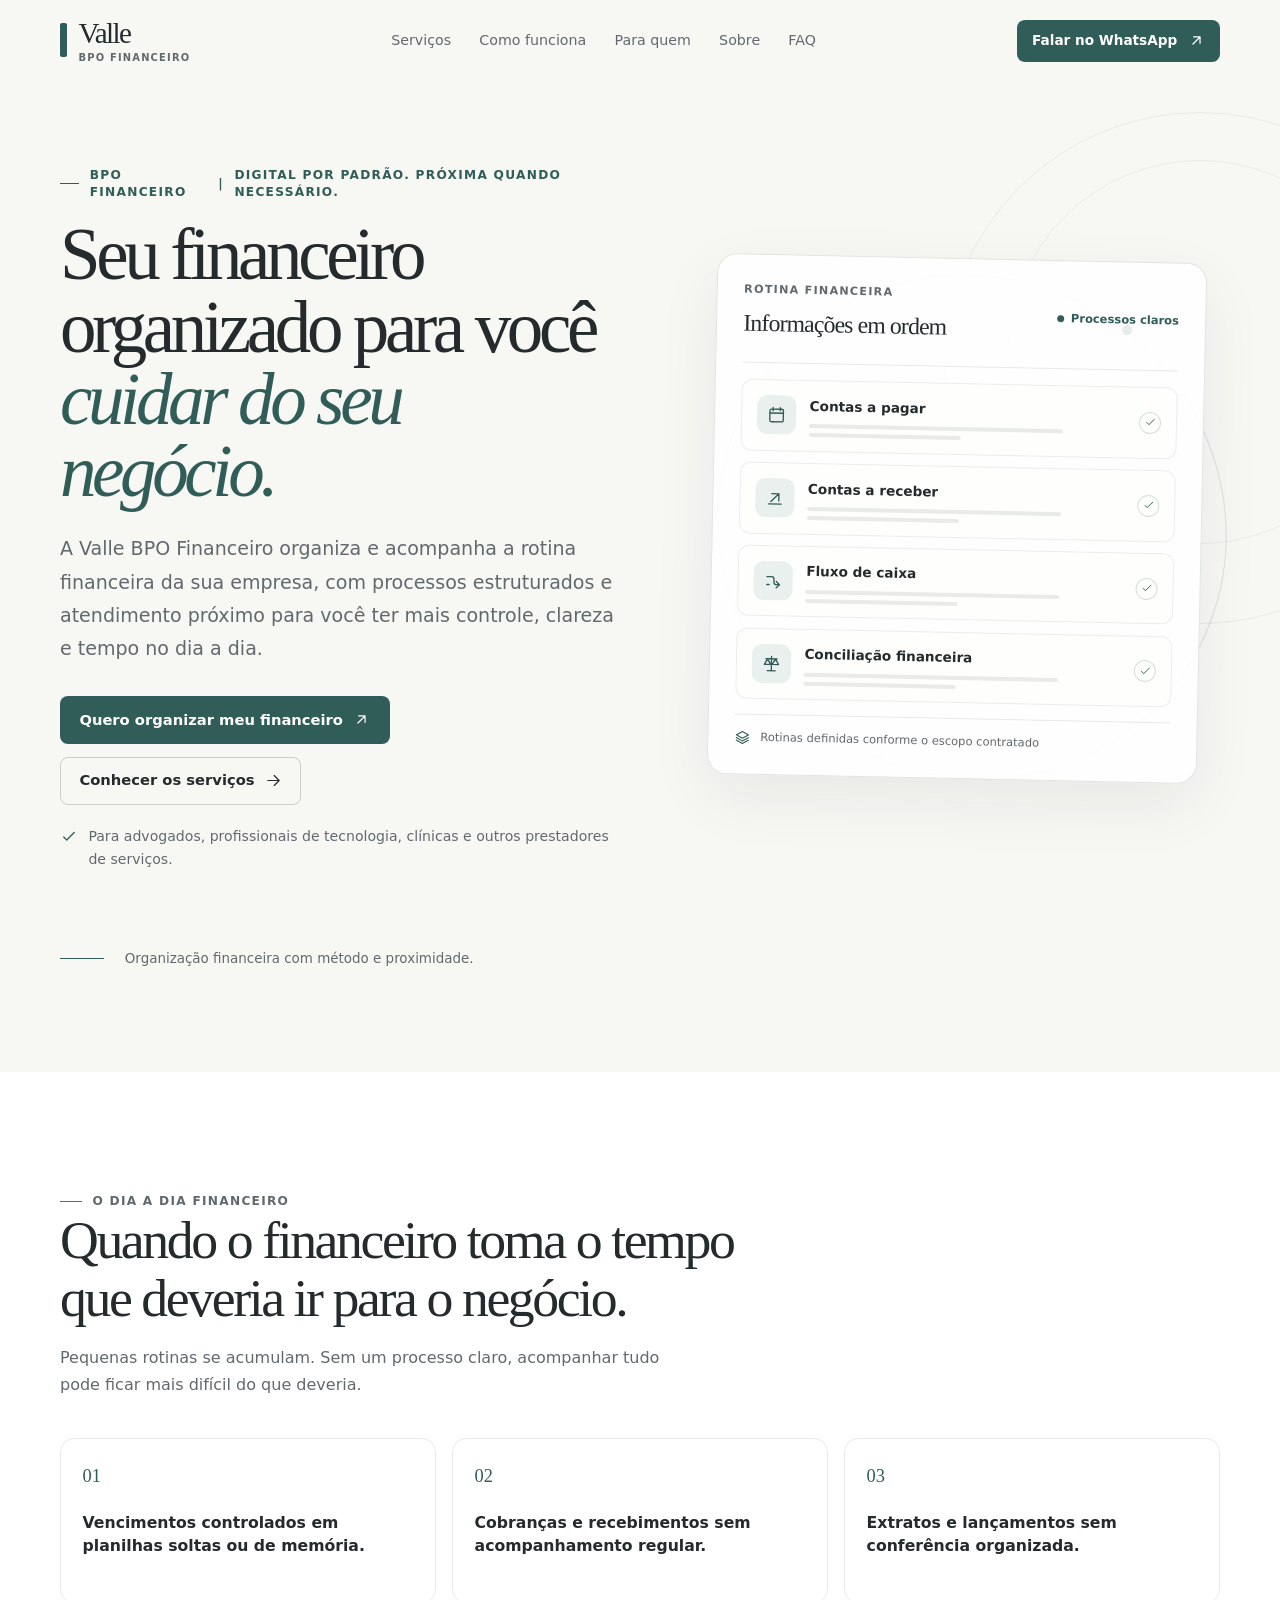
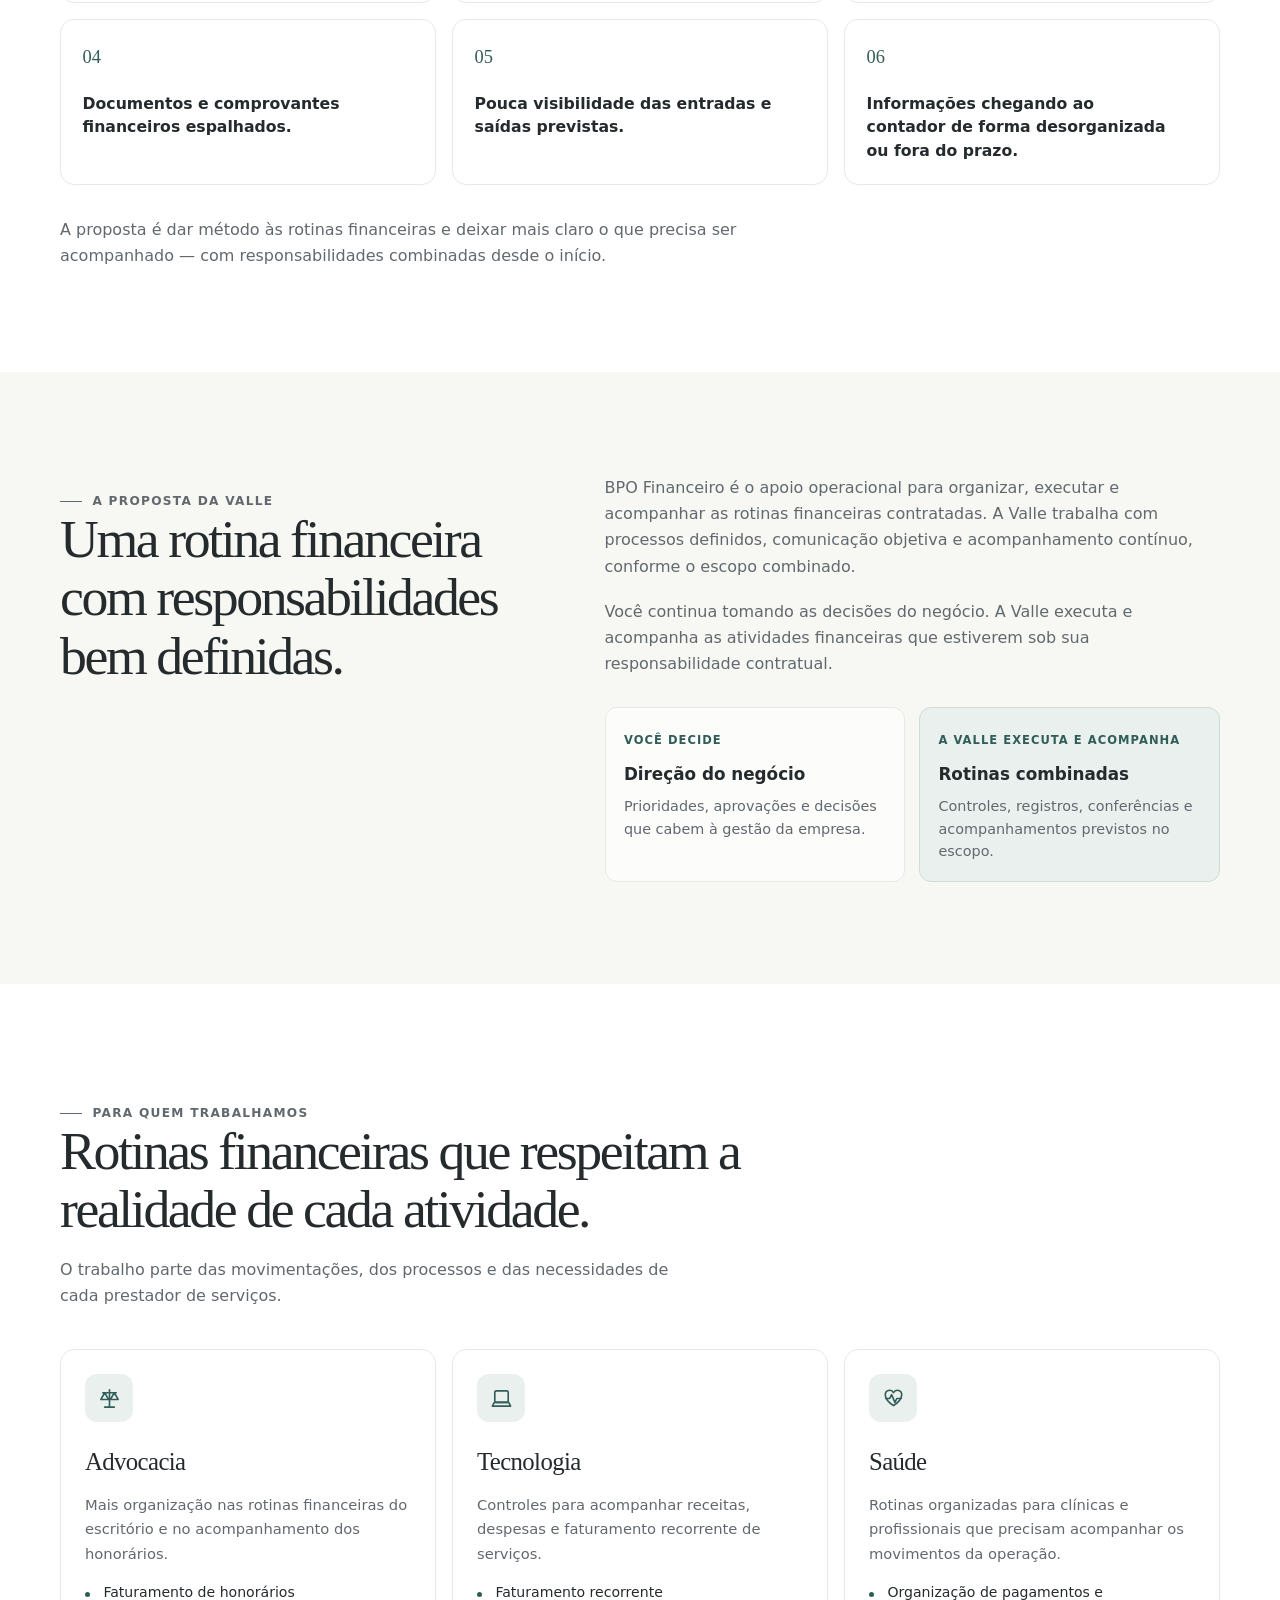
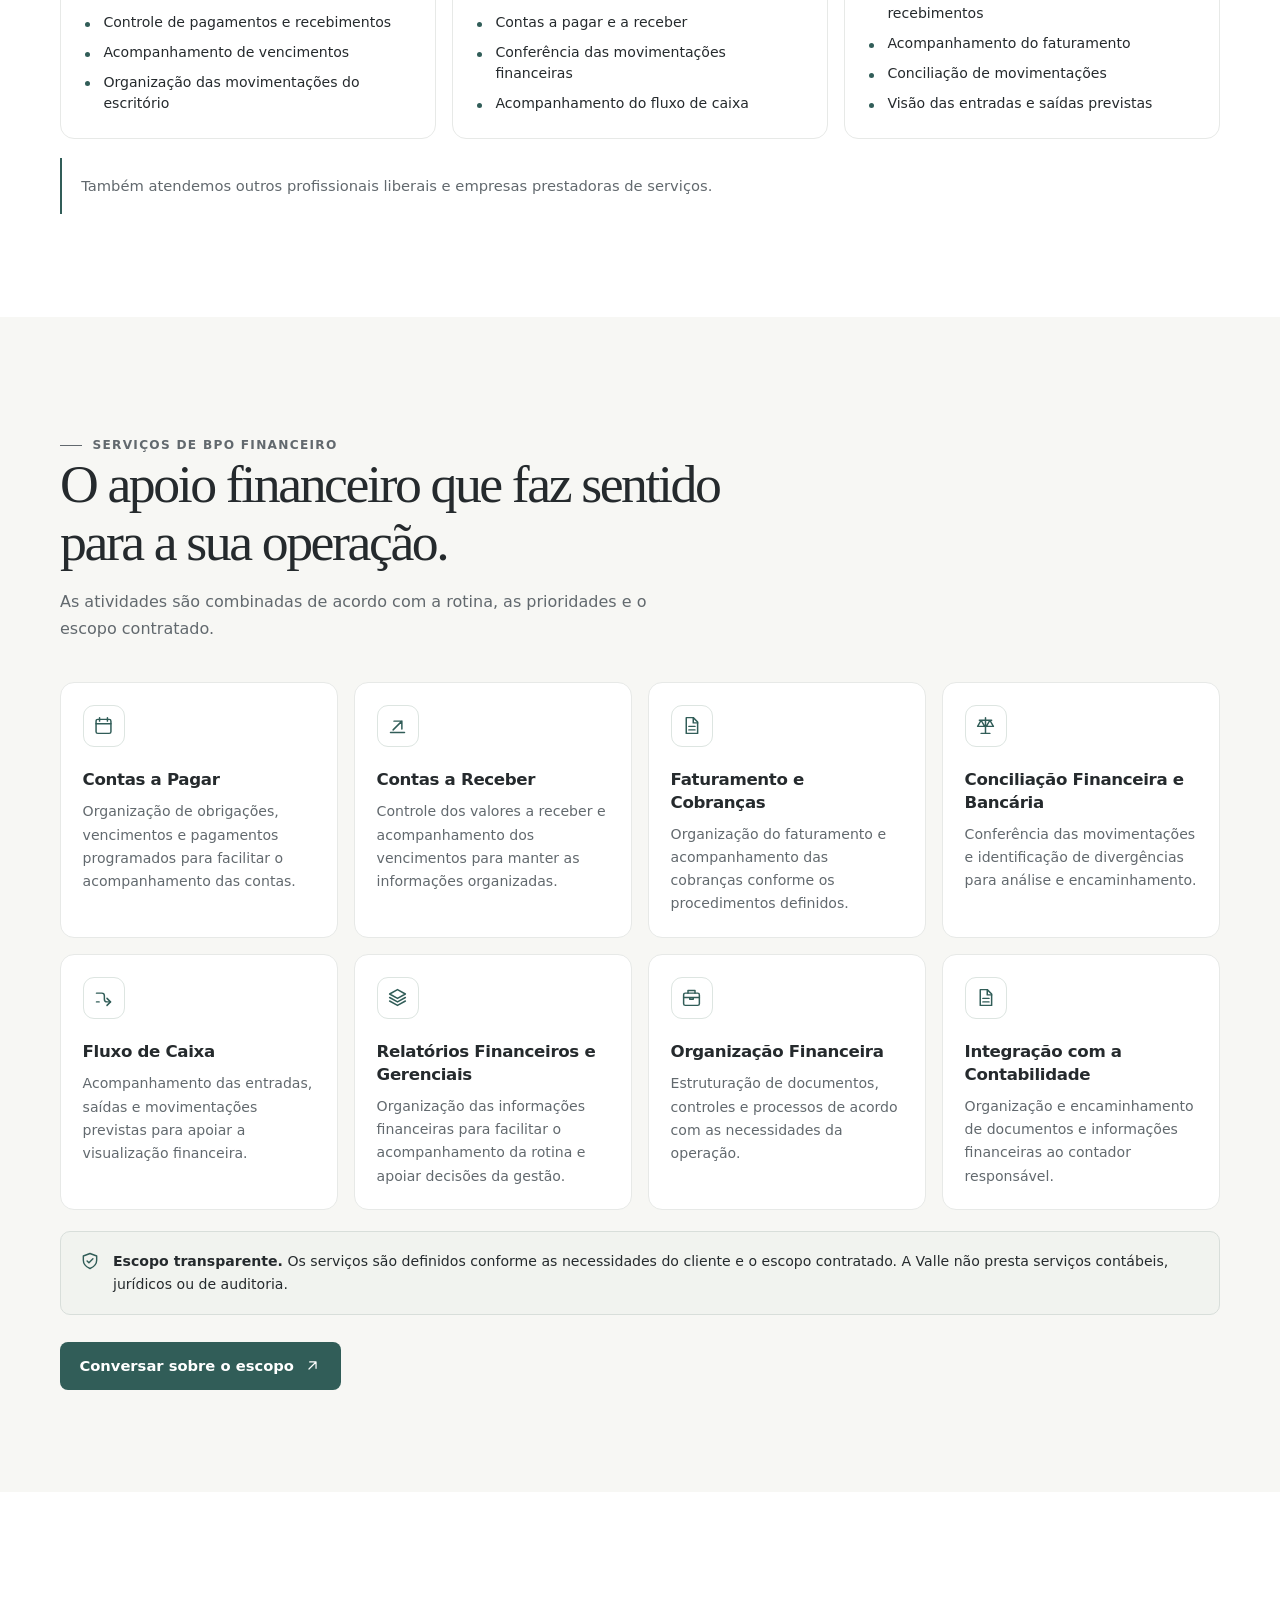
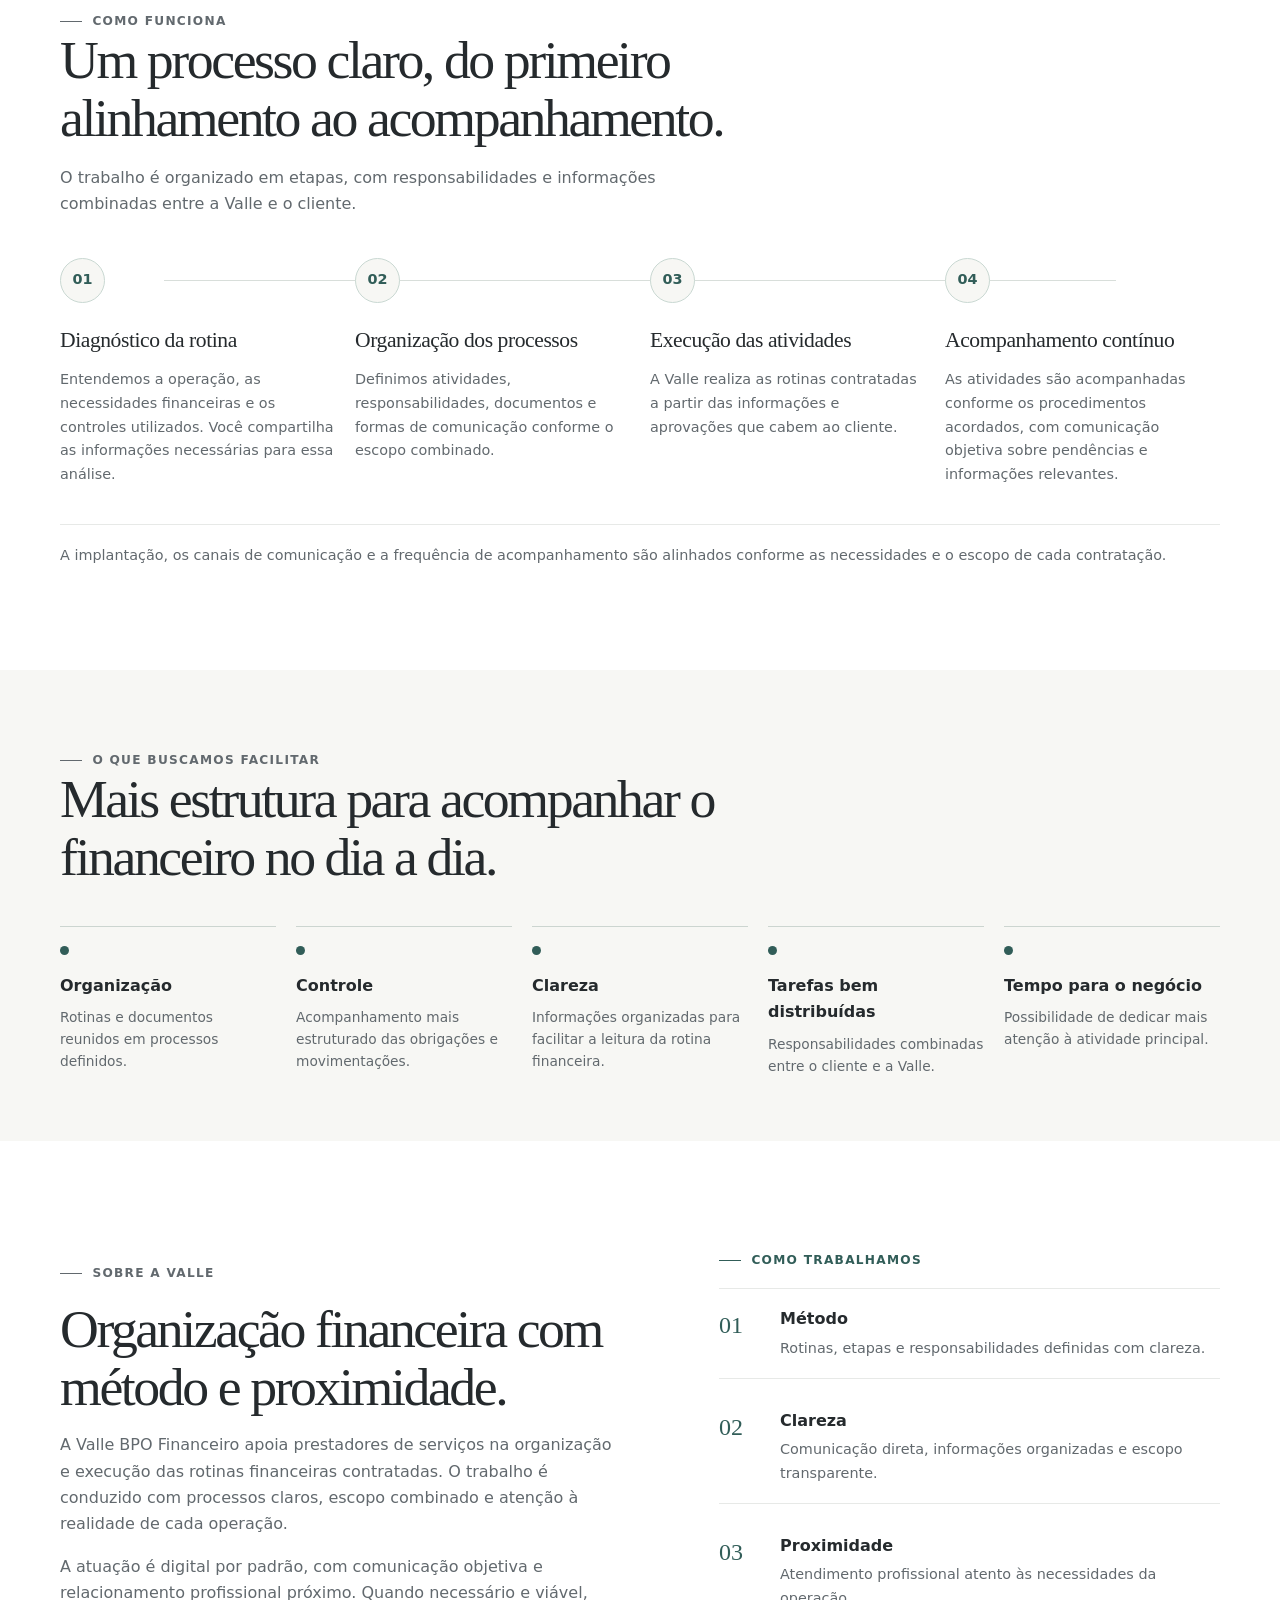
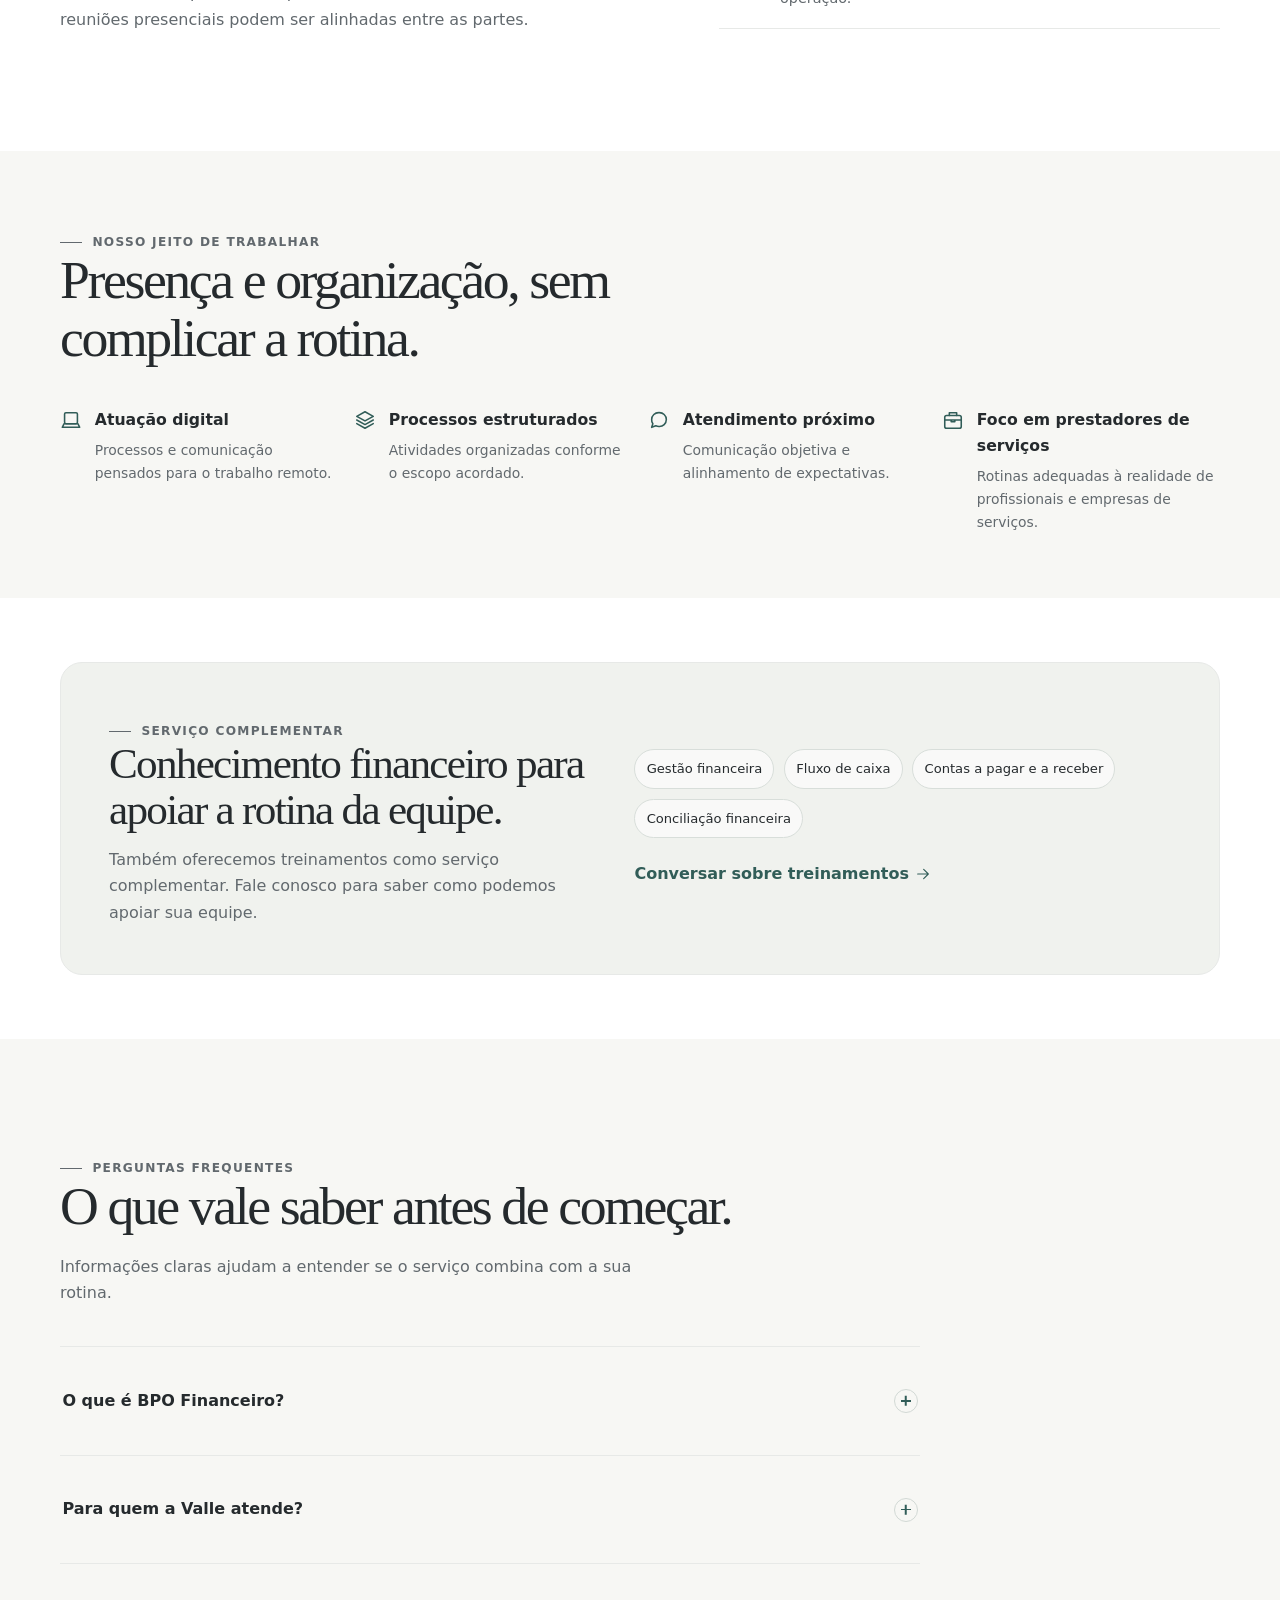
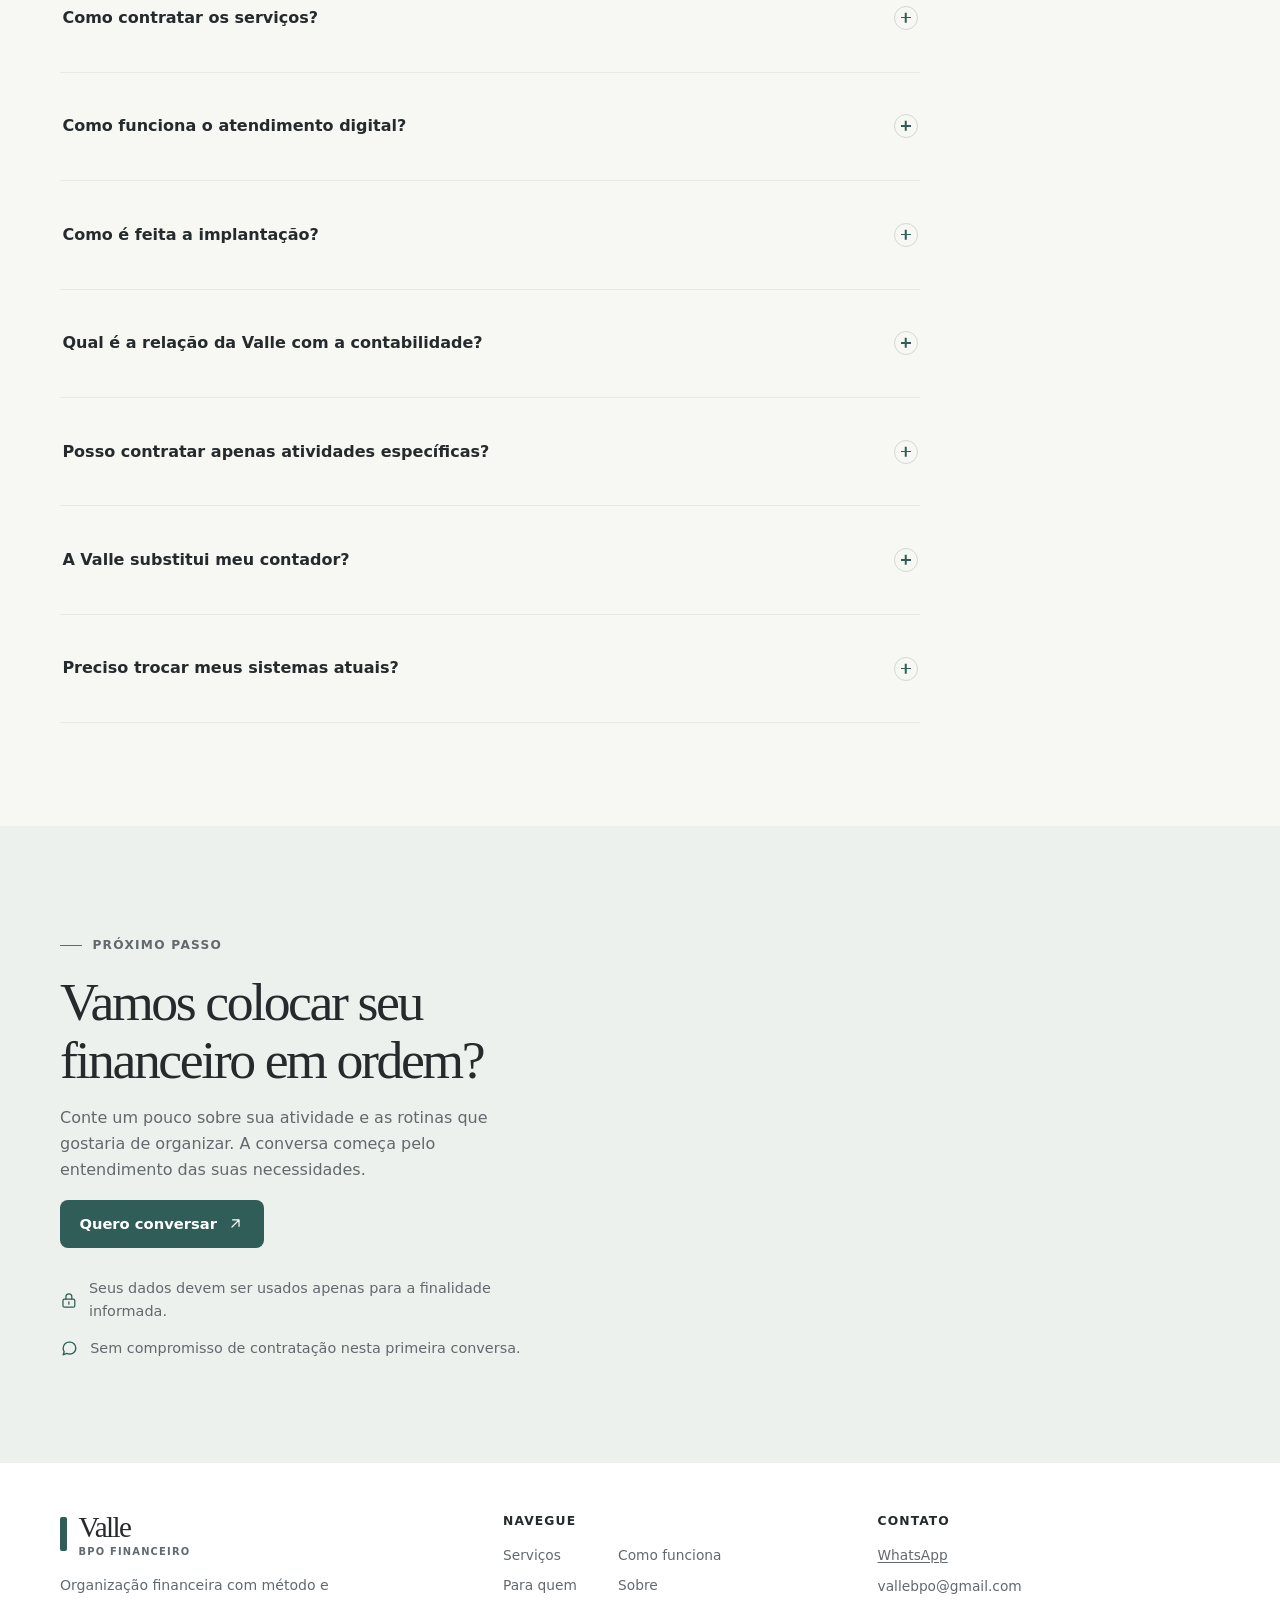
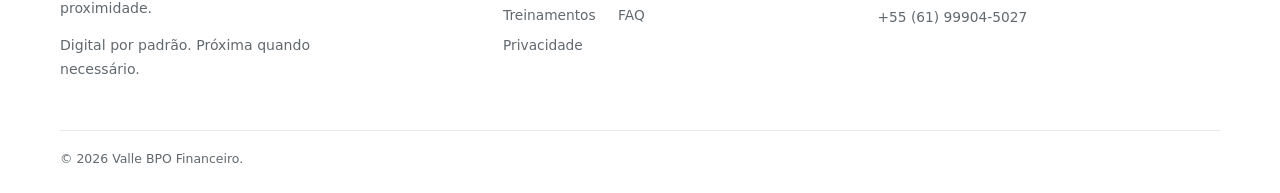
==== commit 1a1e740e: "Remover formulário de contato" ====
--- a/index.html
+++ b/index.html
@@ -207,22 +207,7 @@
 
     <section class="section contact-section" id="contato" aria-labelledby="contato-title">
       <div class="container contact-grid"><div class="cta-copy"><p class="eyebrow">Próximo passo</p><h2 id="contato-title">Vamos colocar seu financeiro em ordem?</h2><p>Conte um pouco sobre sua atividade e as rotinas que gostaria de organizar. A conversa começa pelo entendimento das suas necessidades.</p><div class="button-row"><a class="button" href="#formulario-contato" data-whatsapp data-message="Olá! Vim pelo site da Valle BPO Financeiro e gostaria de conversar sobre a organização do meu financeiro.">Quero conversar <svg aria-hidden="true"><use href="#i-arrow-up-right"/></svg></a></div><div class="contact-points" id="contact-points"><div class="contact-point"><svg aria-hidden="true"><use href="#i-lock"/></svg><span>Seus dados devem ser usados apenas para a finalidade informada.</span></div><div class="contact-point"><svg aria-hidden="true"><use href="#i-message"/></svg><span>Sem compromisso de contratação nesta primeira conversa.</span></div></div></div>
-        <form class="contact-form" id="formulario-contato" novalidate>
-          <div class="form-heading"><h3>Vamos conversar</h3><p>Preencha os campos abaixo para preparar seu contato.</p></div>
-          <div class="form-grid">
-            <div class="field"><label for="nome">Seu nome *</label><input id="nome" name="nome" autocomplete="name" required maxlength="100" placeholder="Como podemos chamar você?" aria-describedby="erro-nome"><span class="field-error" id="erro-nome" data-error-for="nome"></span></div>
-            <div class="field"><label for="atividade">Empresa ou atividade profissional *</label><input id="atividade" name="atividade" required maxlength="120" autocomplete="organization" placeholder="Nome da empresa ou área" aria-describedby="erro-atividade"><span class="field-error" id="erro-atividade" data-error-for="atividade"></span></div>
-            <div class="field field--full"><label for="contato-pessoa">Contato (e-mail ou telefone) *</label><input id="contato-pessoa" name="contato" type="text" required maxlength="150" autocomplete="email" placeholder="Seu e-mail ou telefone" aria-describedby="erro-contato"><span class="field-error" id="erro-contato" data-error-for="contato"></span></div>
-            <div class="field field--full"><label for="servico-interesse">Serviço de interesse *</label><select id="servico-interesse" name="servico" required aria-describedby="erro-servico"><option value="">Selecione uma opção</option><option>Contas a Pagar</option><option>Contas a Receber</option><option>Faturamento e Cobranças</option><option>Conciliação Financeira e Bancária</option><option>Fluxo de Caixa</option><option>Relatórios Financeiros e Gerenciais</option><option>Organização Financeira</option><option>Integração com a Contabilidade</option><option>Treinamentos</option><option>Ainda não sei</option></select><span class="field-error" id="erro-servico" data-error-for="servico"></span></div>
-            <div class="field field--full"><label for="mensagem">Mensagem (opcional)</label><textarea id="mensagem" name="mensagem" maxlength="1500" placeholder="Conte brevemente o que você precisa organizar." aria-describedby="erro-mensagem"></textarea><span class="field-error" id="erro-mensagem" data-error-for="mensagem"></span></div>
-            <div class="hp-field" aria-hidden="true"><label for="website">Não preencha este campo</label><input id="website" name="website" tabindex="-1" autocomplete="off"></div>
-          </div>
-          <label class="consent" for="consentimento"><input id="consentimento" name="consentimento" type="checkbox" required aria-describedby="erro-consentimento"><span>Concordo com o uso dos dados informados para tratar deste contato, conforme a <a href="./politica-de-privacidade.html">Política de Privacidade</a>. *</span></label>
-          <span class="field-error" id="erro-consentimento" data-error-for="consentimento"></span>
-          <button class="button form-submit" id="form-submit" type="submit">Preparar contato <svg aria-hidden="true"><use href="#i-arrow-up-right"/></svg></button>
-          <p class="form-status" id="form-status" role="status" aria-live="polite"></p>
-          <p class="form-note">Os campos marcados com * são obrigatórios. Nenhum envio é confirmado sem retorno real do serviço configurado.</p>
-        </form>
+
       </div>
     </section>
   </main>
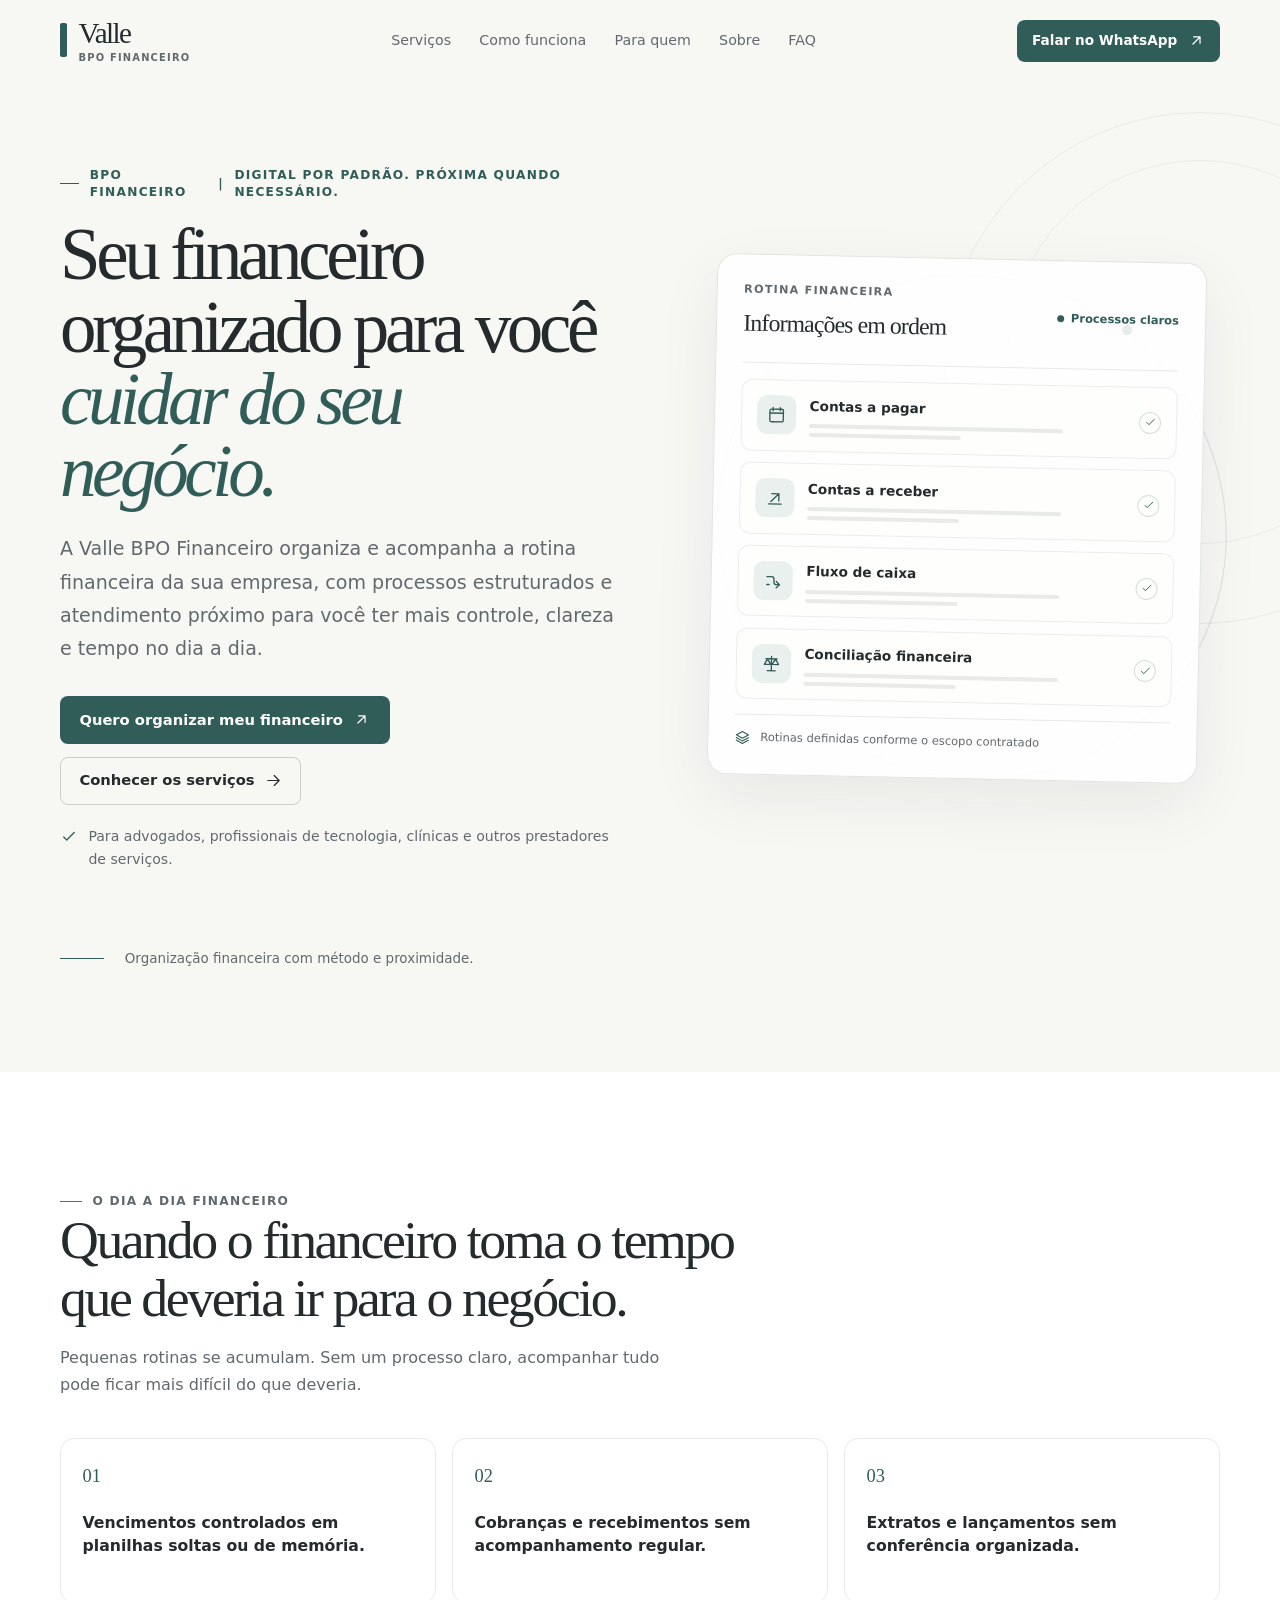
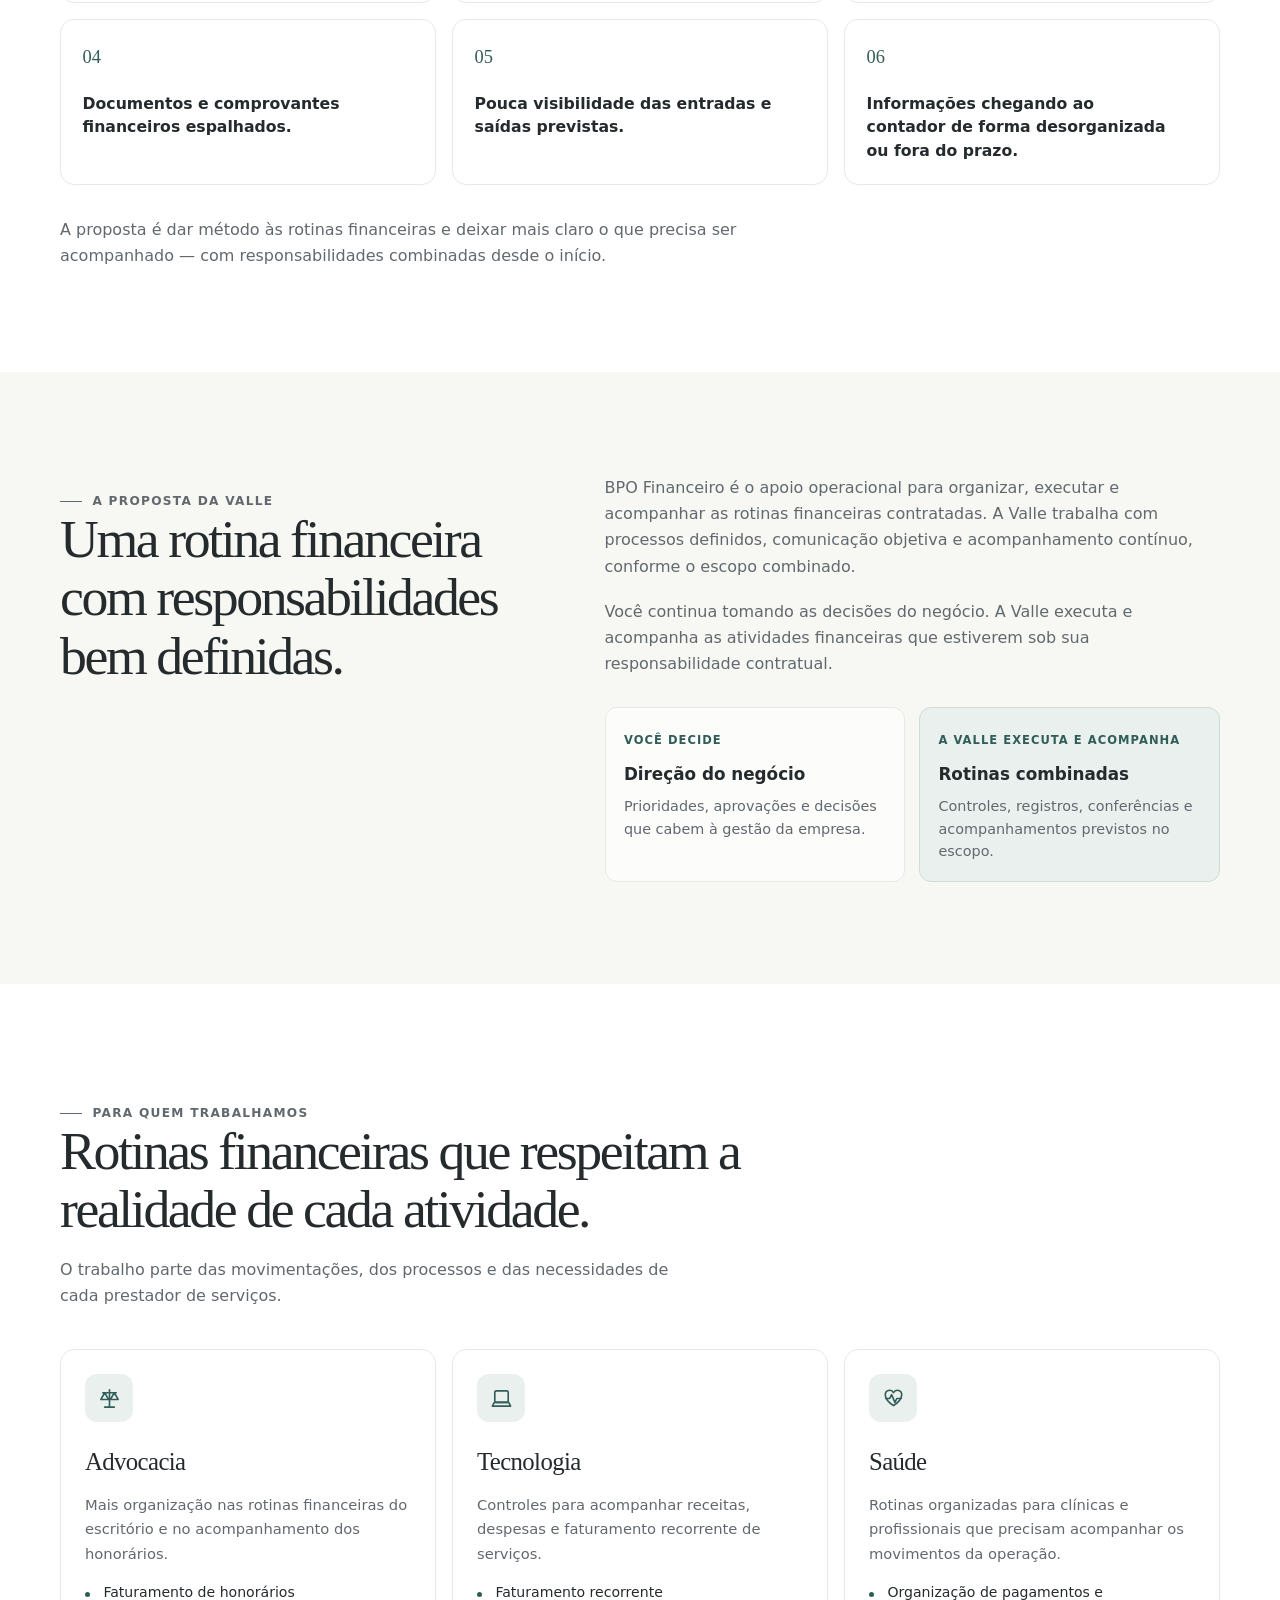
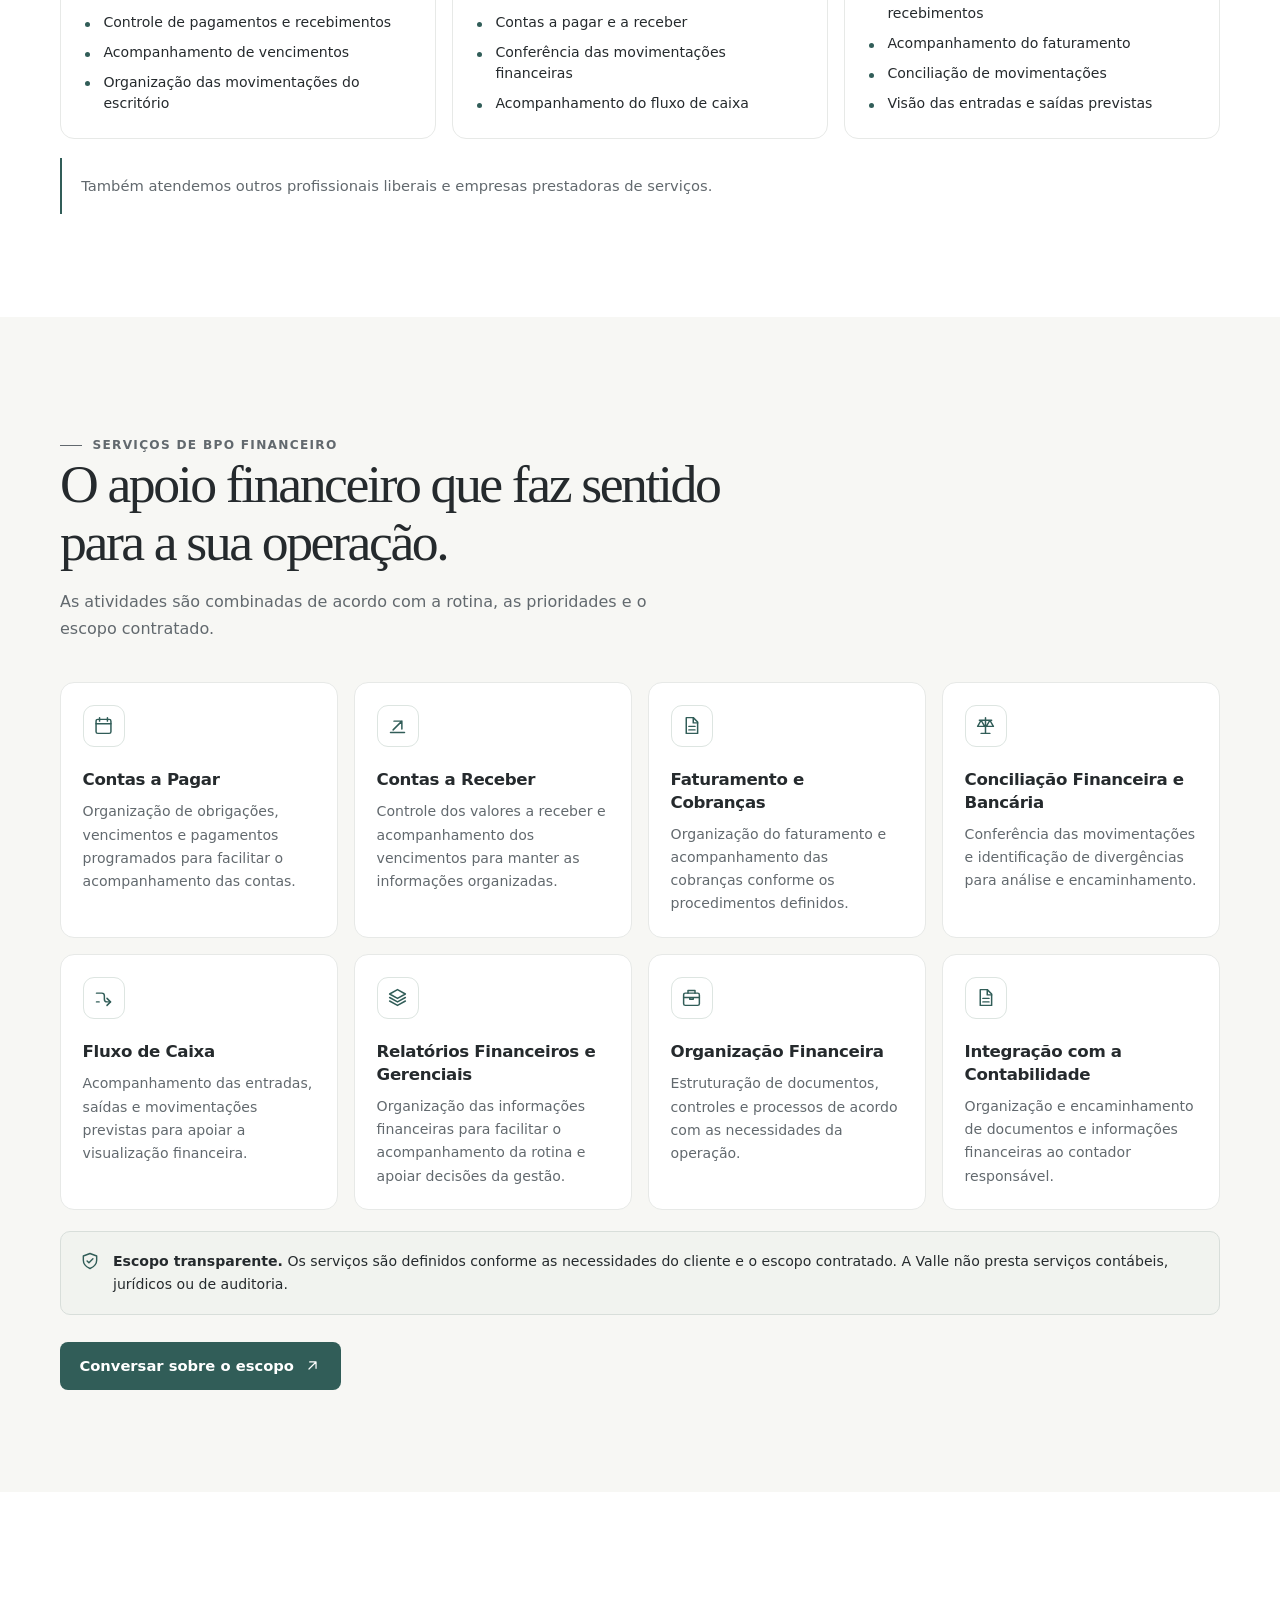
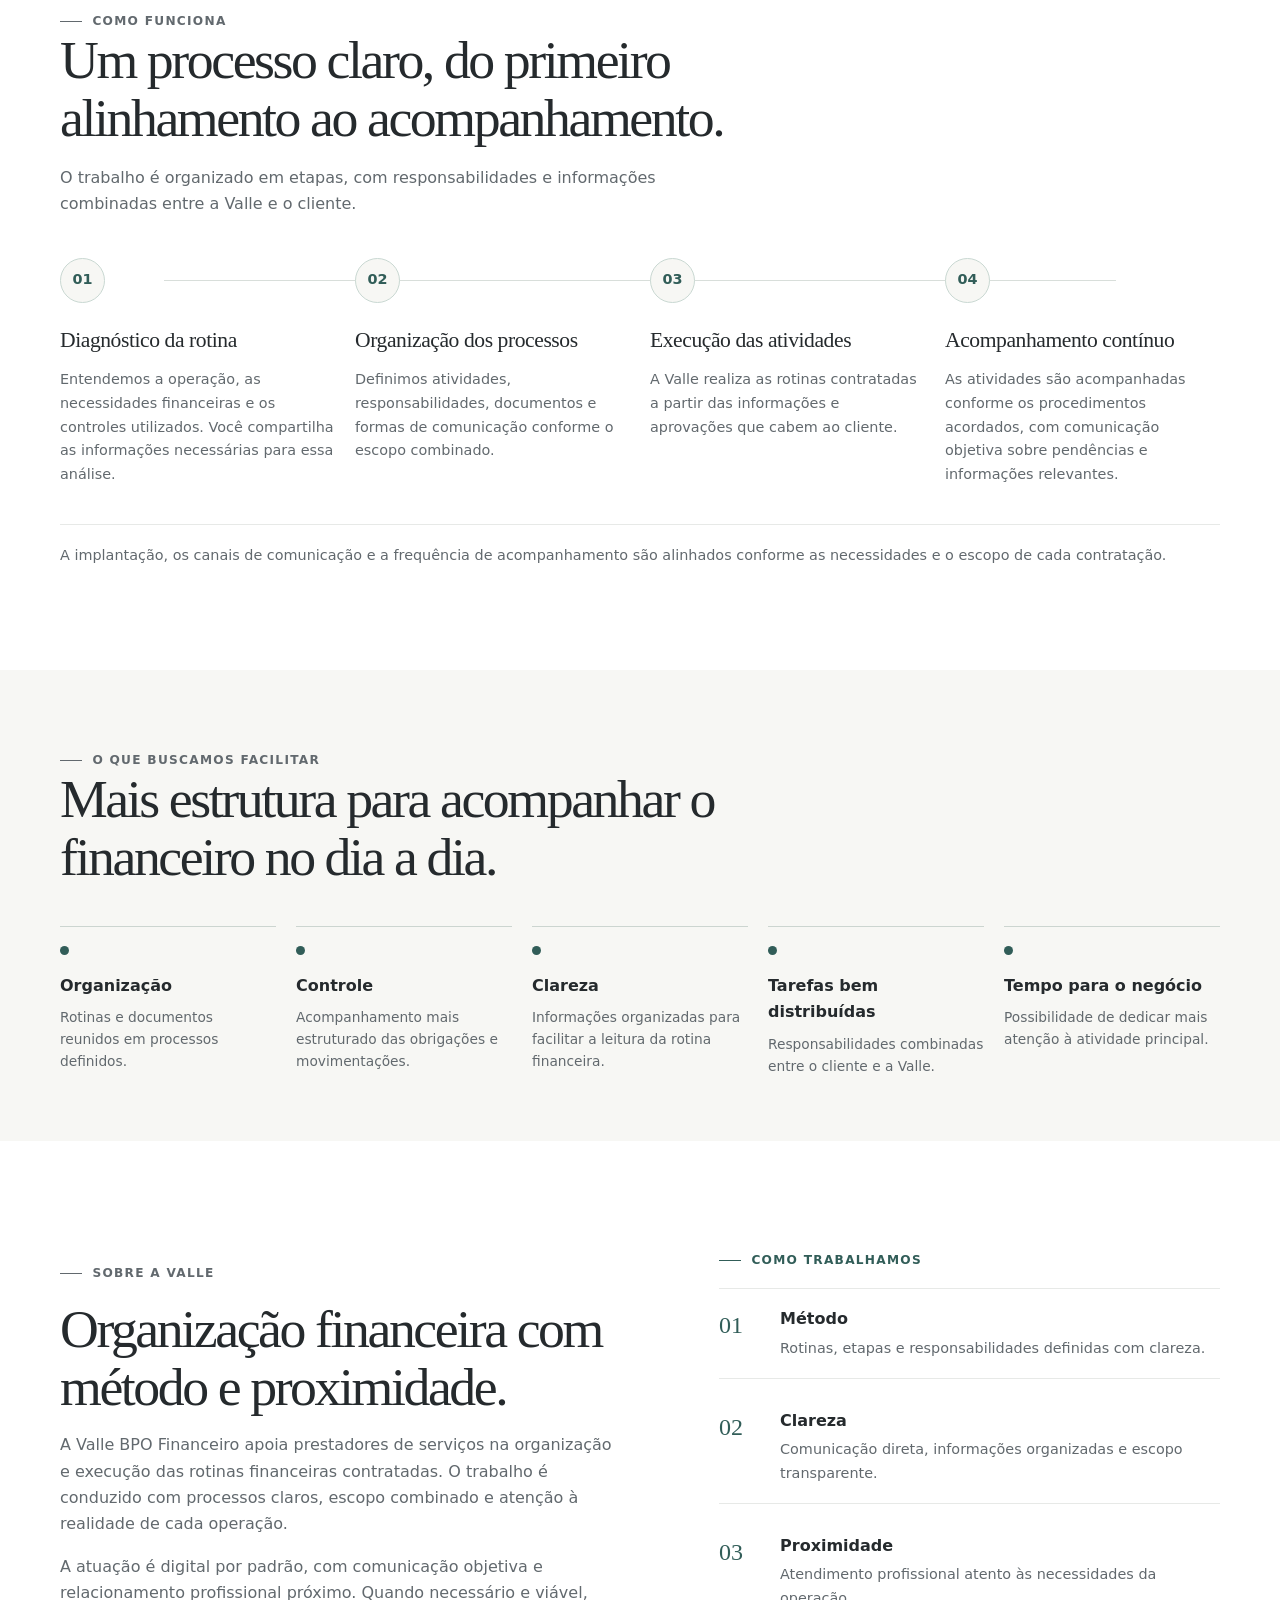
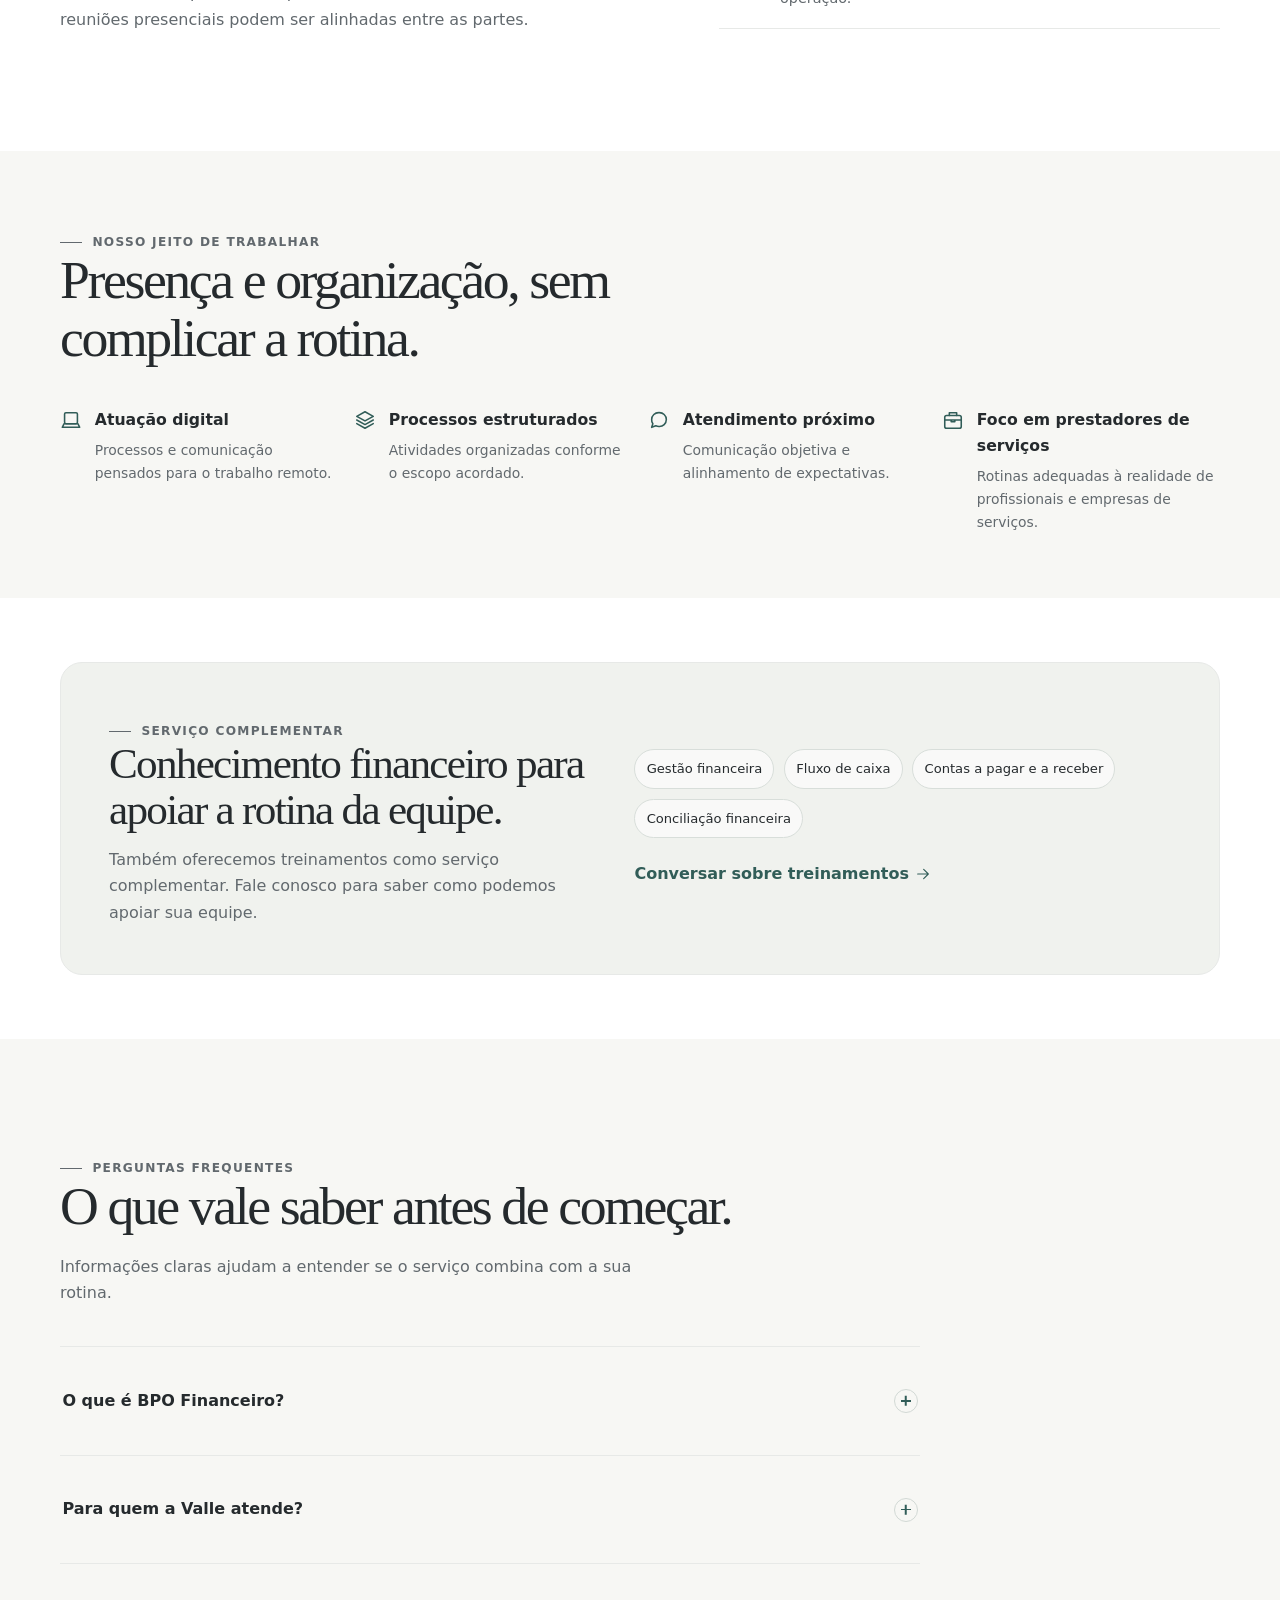
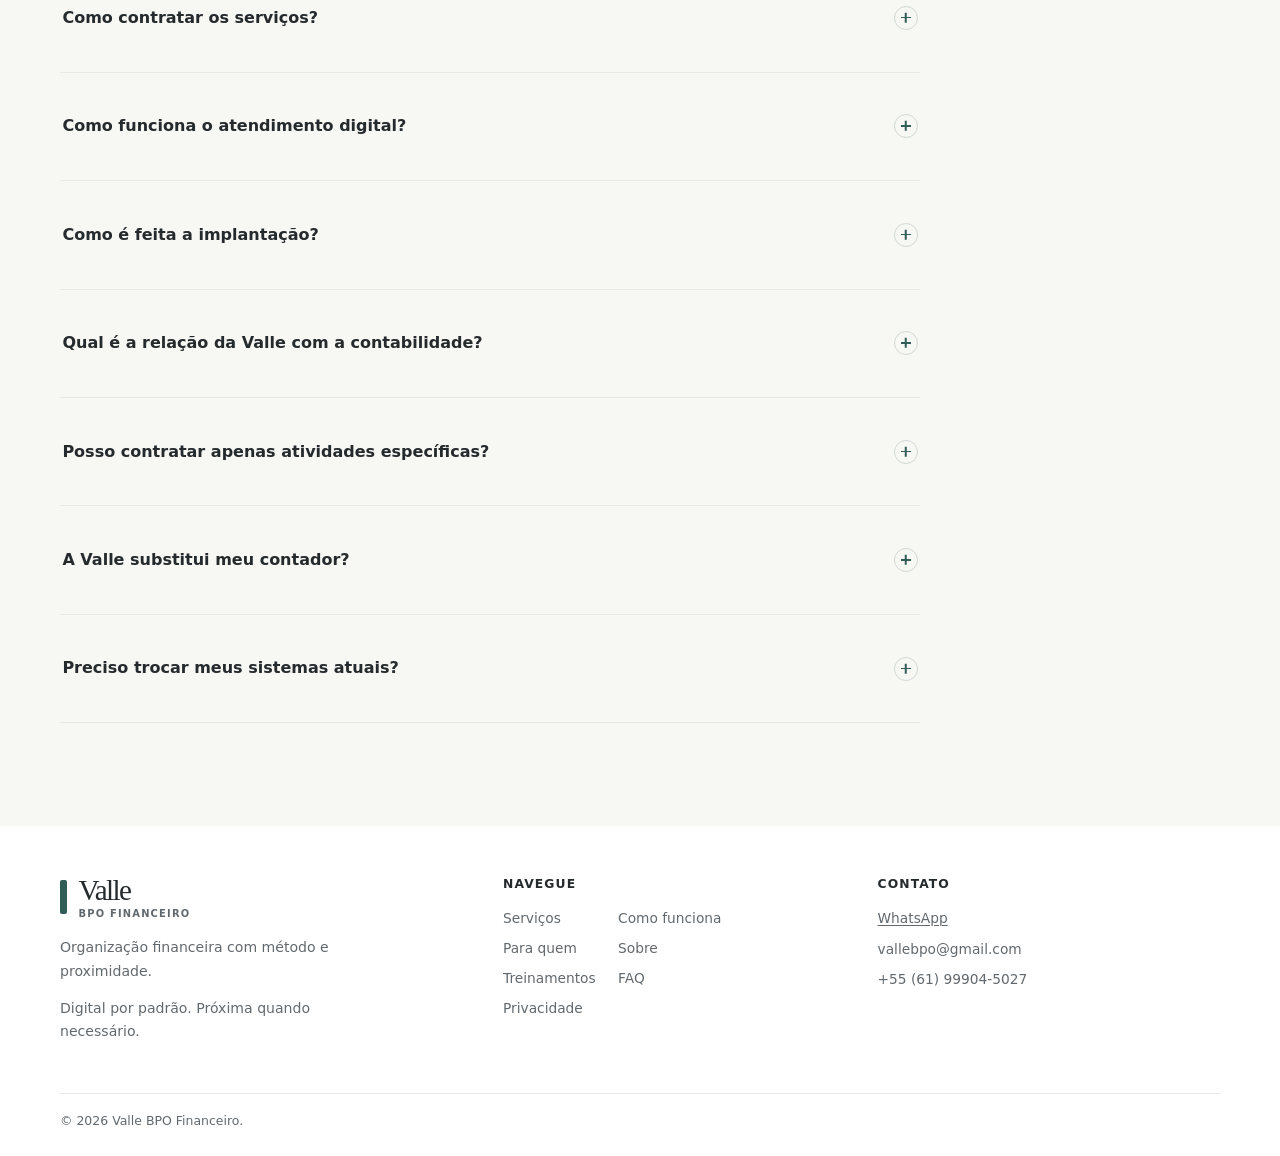
==== commit bdfd4a0b: "Remover chamada final de contato" ====
--- a/index.html
+++ b/index.html
@@ -205,11 +205,6 @@
       </div>
     </section>
 
-    <section class="section contact-section" id="contato" aria-labelledby="contato-title">
-      <div class="container contact-grid"><div class="cta-copy"><p class="eyebrow">Próximo passo</p><h2 id="contato-title">Vamos colocar seu financeiro em ordem?</h2><p>Conte um pouco sobre sua atividade e as rotinas que gostaria de organizar. A conversa começa pelo entendimento das suas necessidades.</p><div class="button-row"><a class="button" href="#formulario-contato" data-whatsapp data-message="Olá! Vim pelo site da Valle BPO Financeiro e gostaria de conversar sobre a organização do meu financeiro.">Quero conversar <svg aria-hidden="true"><use href="#i-arrow-up-right"/></svg></a></div><div class="contact-points" id="contact-points"><div class="contact-point"><svg aria-hidden="true"><use href="#i-lock"/></svg><span>Seus dados devem ser usados apenas para a finalidade informada.</span></div><div class="contact-point"><svg aria-hidden="true"><use href="#i-message"/></svg><span>Sem compromisso de contratação nesta primeira conversa.</span></div></div></div>
-
-      </div>
-    </section>
   </main>
 
   <footer class="site-footer">
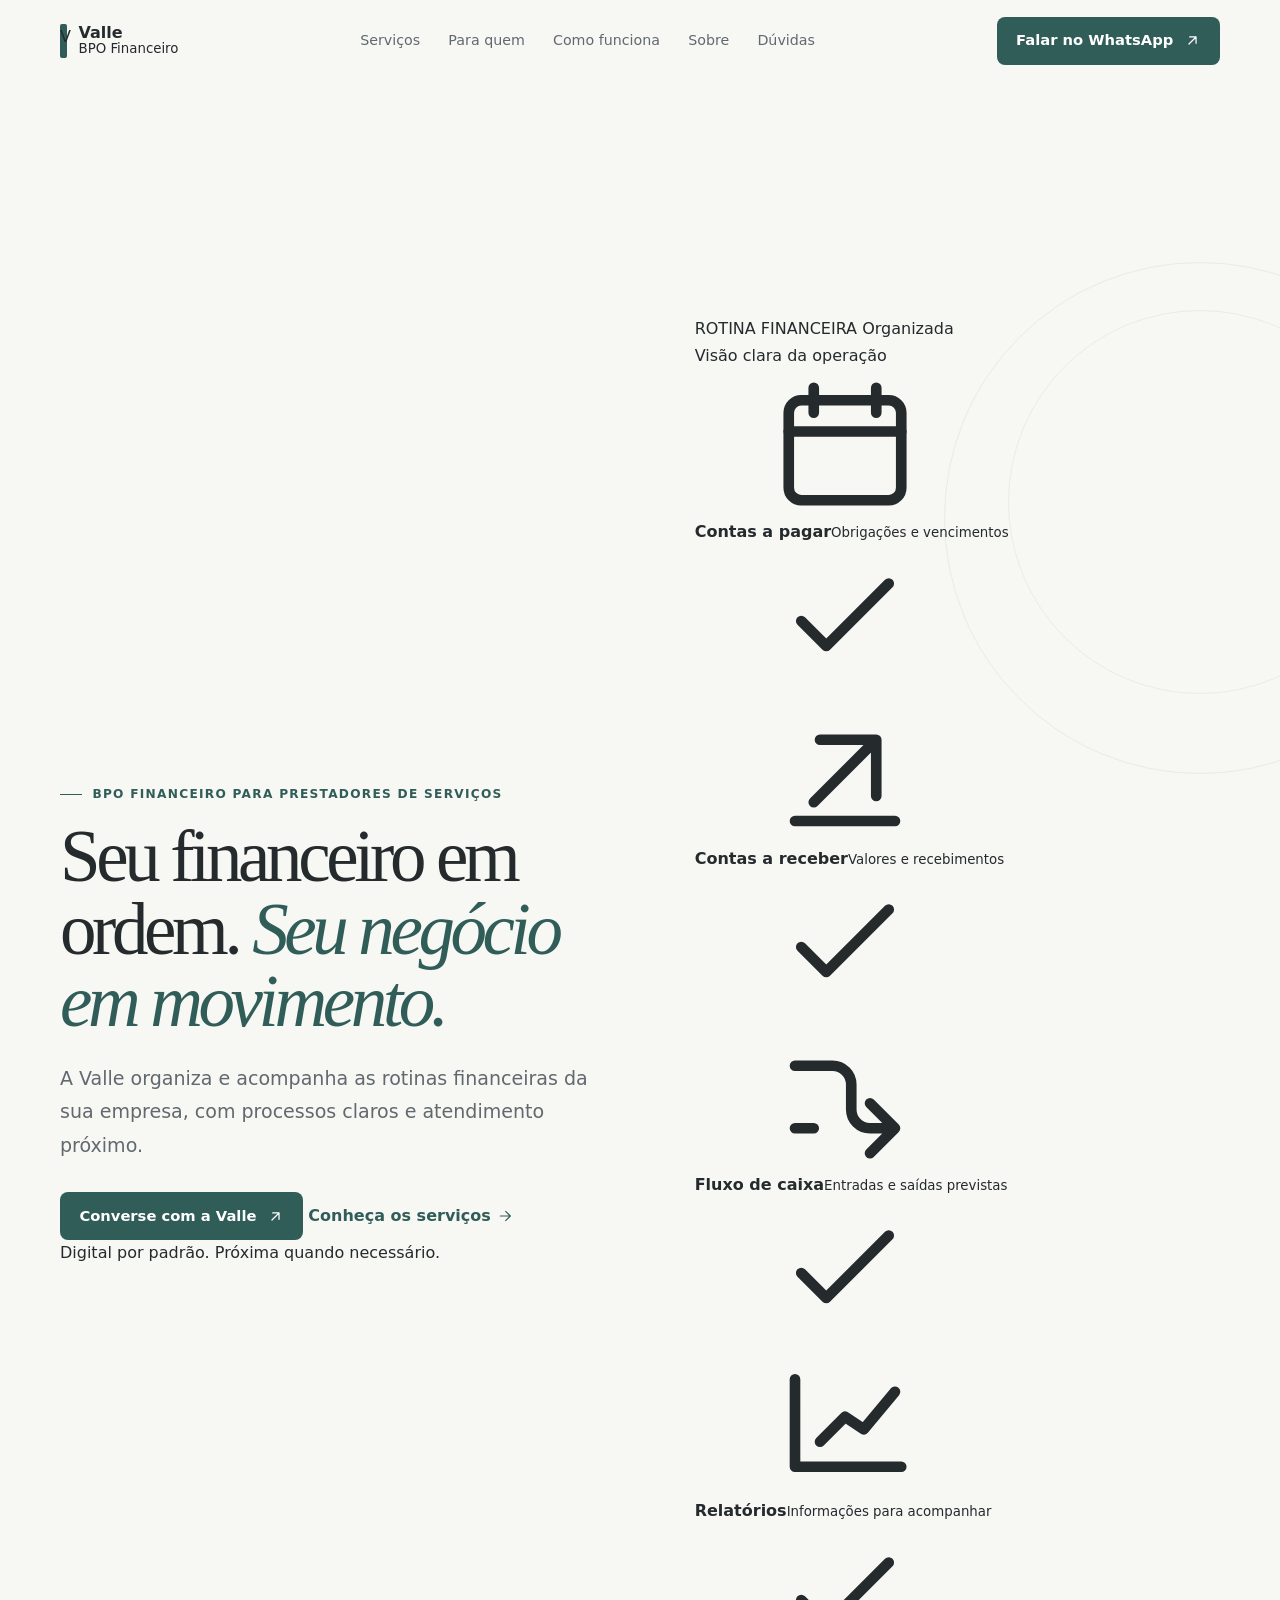
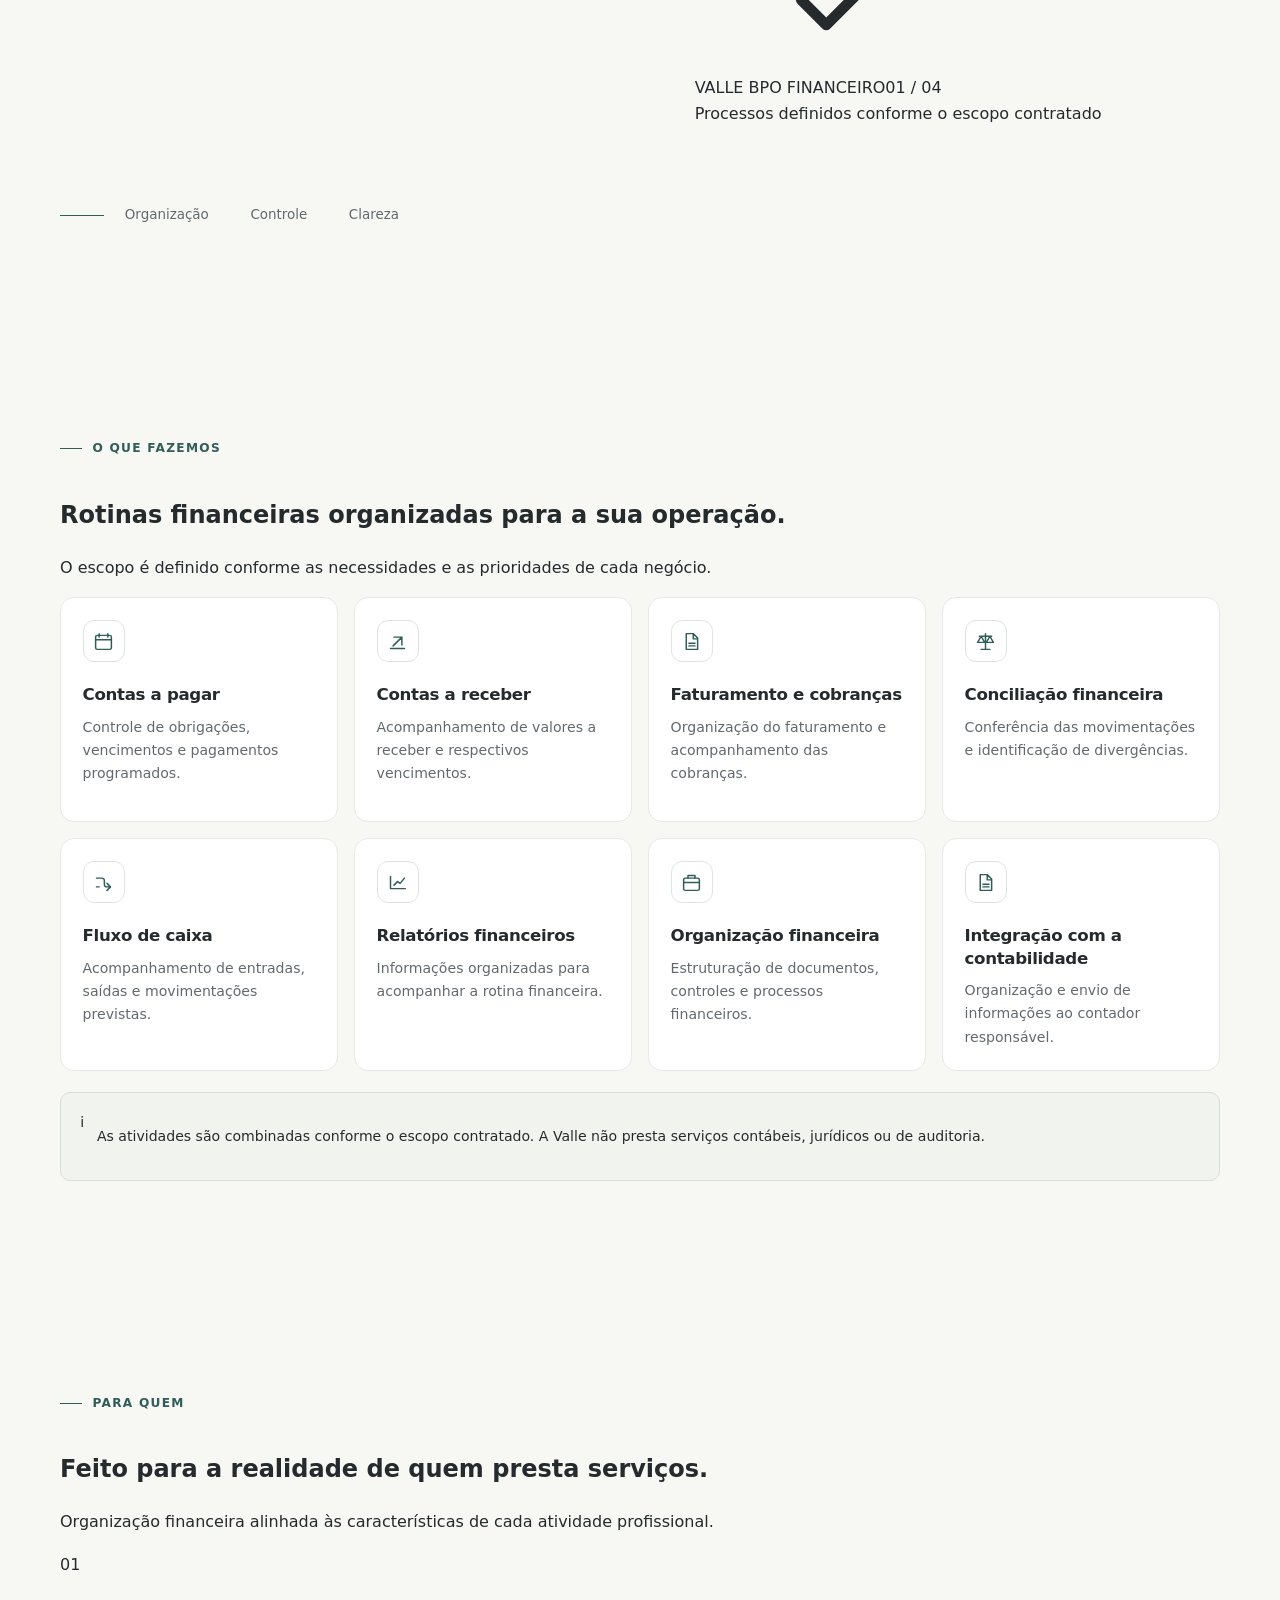
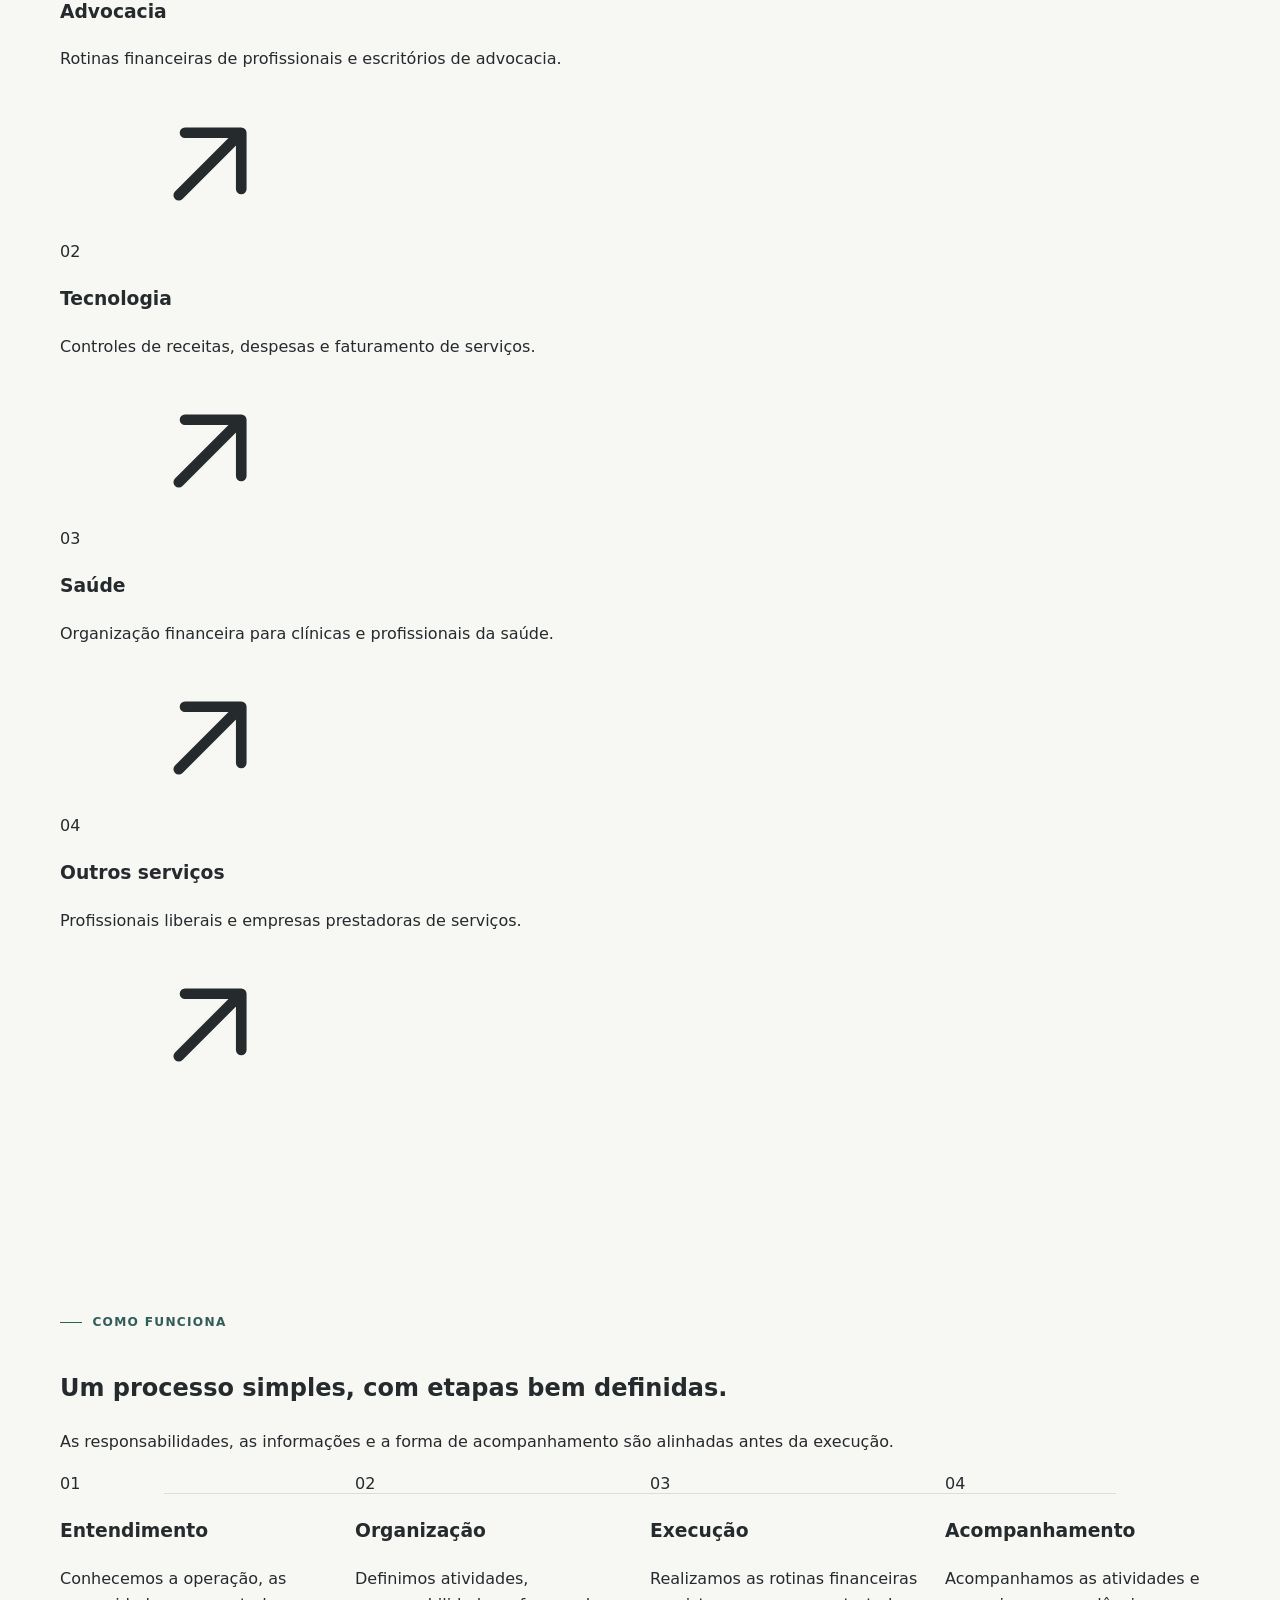
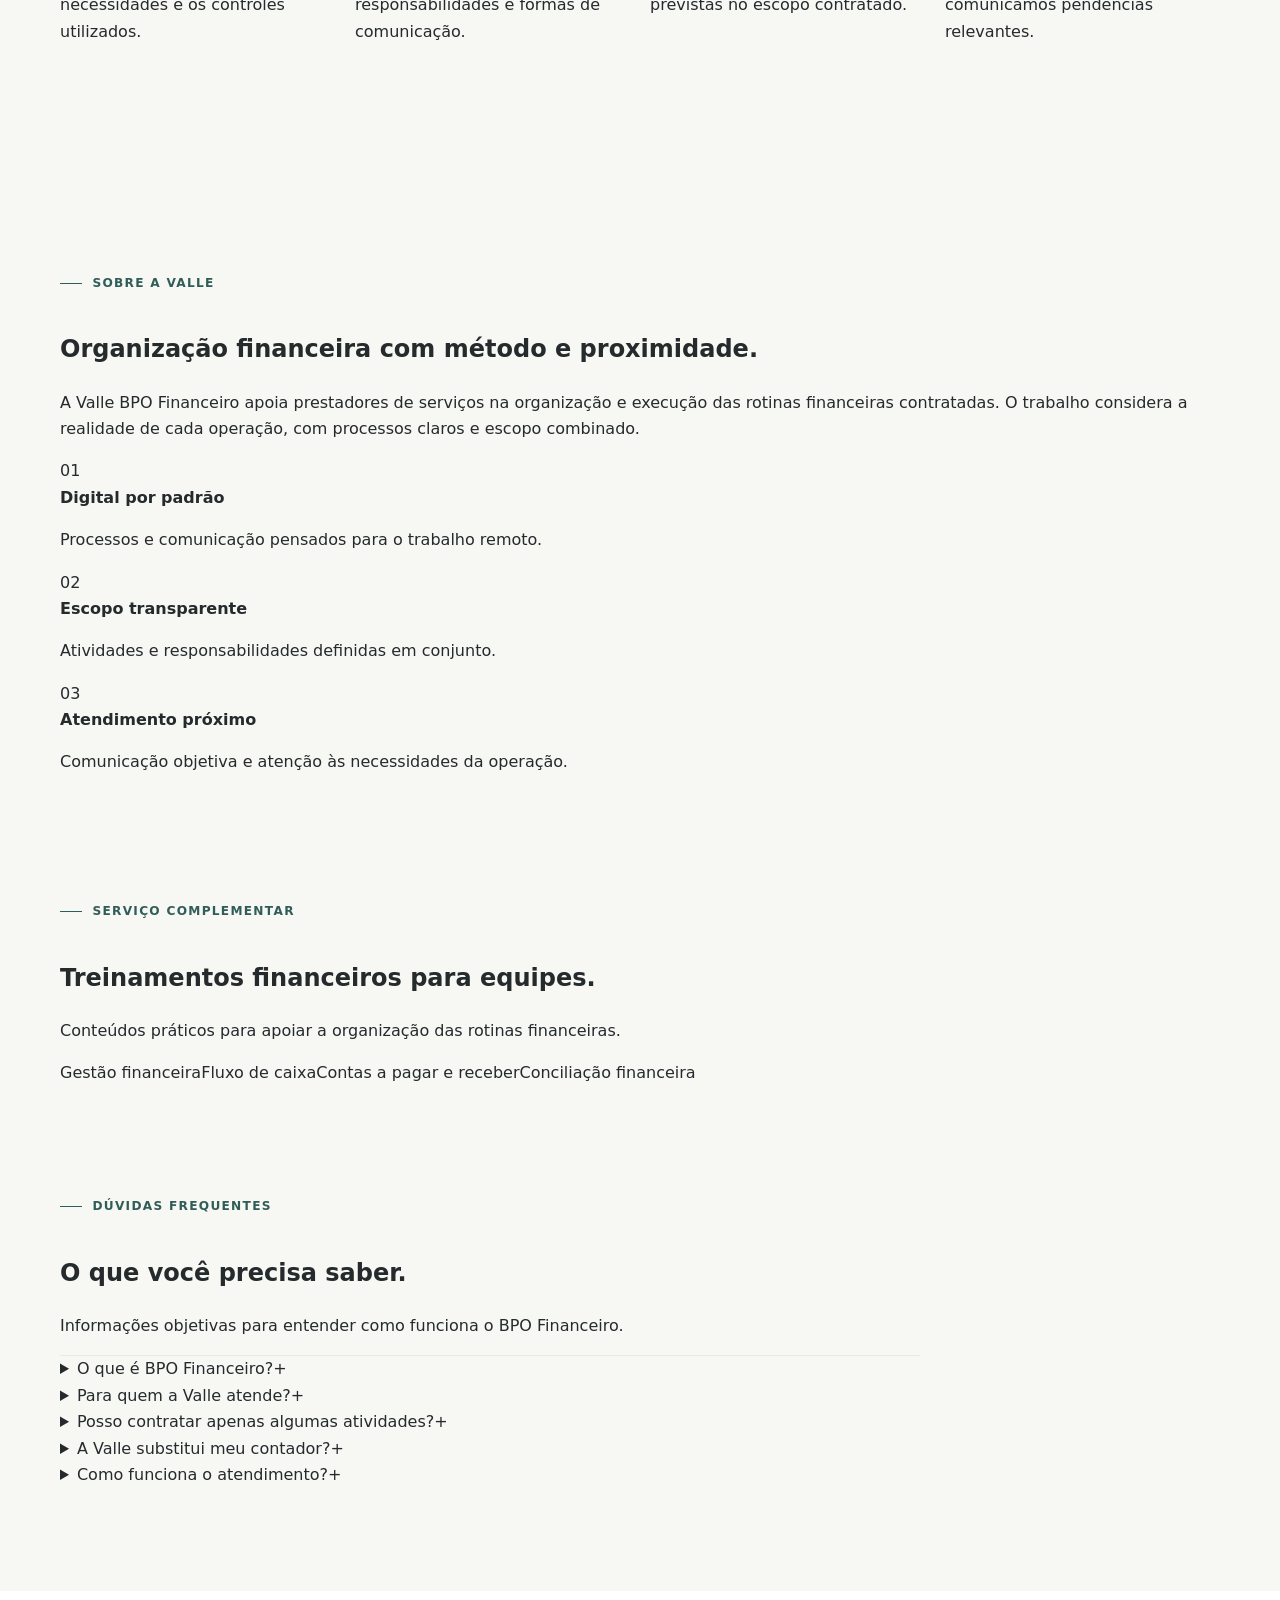
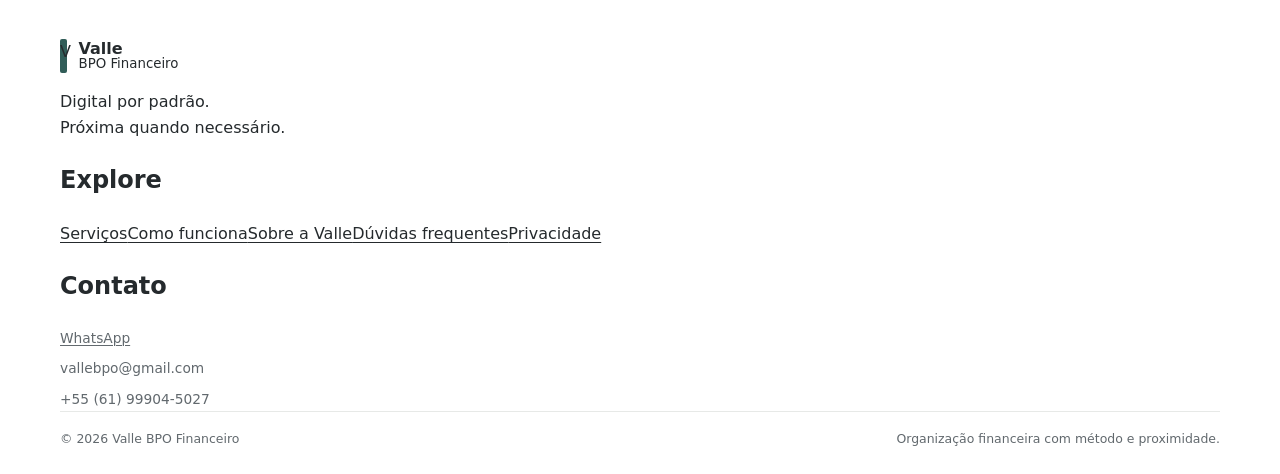
==== commit fe5edf47: "Add files via upload" ====
--- a/index.html
+++ b/index.html
@@ -3,8 +3,8 @@
 <head>
   <meta charset="utf-8">
   <meta name="viewport" content="width=device-width, initial-scale=1">
-  <meta name="theme-color" content="#F7F7F4">
-  <meta name="description" content="BPO Financeiro para advogados, profissionais de tecnologia, clínicas e outros prestadores de serviços. Organização financeira com método e proximidade.">
+  <meta name="theme-color" content="#183D35">
+  <meta name="description" content="BPO Financeiro para prestadores de serviços. Organização e acompanhamento das rotinas financeiras com método e proximidade.">
   <meta property="og:type" content="website">
   <meta property="og:locale" content="pt_BR">
   <meta property="og:title" content="Valle BPO Financeiro | Organização financeira com método e proximidade">
@@ -15,206 +15,189 @@
   <link rel="stylesheet" href="./assets/css/styles.css">
   <script src="./site.config.js"></script>
   <script src="./assets/js/main.js" defer></script>
-  <!-- A URL canônica e os dados institucionais são adicionados apenas quando configurados em site.config.js. -->
 </head>
 <body>
   <a class="skip-link" href="#conteudo">Pular para o conteúdo</a>
 
-  <svg xmlns="http://www.w3.org/2000/svg" aria-hidden="true" style="position:absolute;width:0;height:0;overflow:hidden">
-    <symbol id="i-arrow-up-right" viewBox="0 0 24 24"><path d="M7 17 17 7M8 7h9v9"/></symbol>
-    <symbol id="i-arrow-right" viewBox="0 0 24 24"><path d="M4 12h15M13 5l7 7-7 7"/></symbol>
+  <svg class="icon-library" xmlns="http://www.w3.org/2000/svg" aria-hidden="true">
+    <symbol id="i-arrow" viewBox="0 0 24 24"><path d="M5 12h14M13 5l7 7-7 7"/></symbol>
+    <symbol id="i-arrow-up" viewBox="0 0 24 24"><path d="M7 17 17 7M8 7h9v9"/></symbol>
     <symbol id="i-check" viewBox="0 0 24 24"><path d="m5 12 4 4L19 6"/></symbol>
-    <symbol id="i-calendar" viewBox="0 0 24 24"><rect x="3.5" y="5" width="17" height="16" rx="2"/><path d="M7.5 3v4M16.5 3v4M3.5 10h17"/></symbol>
-    <symbol id="i-wallet" viewBox="0 0 24 24"><rect x="3" y="5" width="18" height="15" rx="2"/><path d="M3 8h18M15 14h3"/><path d="M6 5V3h12v2"/></symbol>
-    <symbol id="i-incoming" viewBox="0 0 24 24"><path d="M7 17 17 7M8 7h9v9"/><path d="M4 20h16"/></symbol>
-    <symbol id="i-flow" viewBox="0 0 24 24"><path d="M4 7h6a3 3 0 0 1 3 3v4a3 3 0 0 0 3 3h4"/><path d="m16 13 4 4-4 4"/><path d="M4 17h3"/></symbol>
+    <symbol id="i-calendar" viewBox="0 0 24 24"><rect x="3" y="5" width="18" height="16" rx="2"/><path d="M7 3v4M17 3v4M3 10h18"/></symbol>
+    <symbol id="i-in" viewBox="0 0 24 24"><path d="M7 17 17 7M8 7h9v9M4 20h16"/></symbol>
+    <symbol id="i-file" viewBox="0 0 24 24"><path d="M6 3h8l5 5v13H6zM14 3v6h5M9 14h7M9 17h7"/></symbol>
+    <symbol id="i-flow" viewBox="0 0 24 24"><path d="M4 7h6a3 3 0 0 1 3 3v4a3 3 0 0 0 3 3h4M16 13l4 4-4 4M4 17h3"/></symbol>
+    <symbol id="i-chart" viewBox="0 0 24 24"><path d="M4 19V5M4 19h17M8 15l4-4 3 2 5-6"/></symbol>
+    <symbol id="i-briefcase" viewBox="0 0 24 24"><rect x="3" y="7" width="18" height="14" rx="2"/><path d="M8 7V4h8v3M3 12h18"/></symbol>
     <symbol id="i-scale" viewBox="0 0 24 24"><path d="M12 3v18M5 6h14M7 6l-4 7h8L7 6Zm10 0-4 7h8l-4-7ZM7 21h10"/></symbol>
-    <symbol id="i-file" viewBox="0 0 24 24"><path d="M6 3h8l5 5v13H6z"/><path d="M14 3v6h5M9 13h7M9 17h7"/></symbol>
-    <symbol id="i-briefcase" viewBox="0 0 24 24"><rect x="3" y="7" width="18" height="14" rx="2"/><path d="M8 7V4h8v3M3 12h18M10 12v2h4v-2"/></symbol>
     <symbol id="i-laptop" viewBox="0 0 24 24"><rect x="5" y="4" width="14" height="12" rx="1.5"/><path d="M2.5 20h19l-2-4h-15l-2 4Z"/></symbol>
-    <symbol id="i-heart" viewBox="0 0 24 24"><path d="M20.5 8.5c0 5-8.5 11-8.5 11s-8.5-6-8.5-11A4.5 4.5 0 0 1 12 6a4.5 4.5 0 0 1 8.5 2.5Z"/><path d="M4 12h4l2-4 3.5 8 2-4H20"/></symbol>
-    <symbol id="i-lock" viewBox="0 0 24 24"><rect x="4" y="10" width="16" height="11" rx="2"/><path d="M8 10V7a4 4 0 0 1 8 0v3M12 14v3"/></symbol>
-    <symbol id="i-target" viewBox="0 0 24 24"><circle cx="12" cy="12" r="9"/><circle cx="12" cy="12" r="5"/><circle cx="12" cy="12" r="1"/></symbol>
-    <symbol id="i-message" viewBox="0 0 24 24"><path d="M20 11.5a7.5 7.5 0 0 1-8 7.5 8.9 8.9 0 0 1-3.5-.7L4 20l1.3-3.9A7 7 0 0 1 4 11.5 7.5 7.5 0 0 1 12 4a7.5 7.5 0 0 1 8 7.5Z"/></symbol>
-    <symbol id="i-layers" viewBox="0 0 24 24"><path d="m12 3 9 5-9 5-9-5 9-5Z"/><path d="m3 12 9 5 9-5M3 16l9 5 9-5"/></symbol>
-    <symbol id="i-shield" viewBox="0 0 24 24"><path d="M12 3 20 6v5c0 5-3.5 8-8 10-4.5-2-8-5-8-10V6l8-3Z"/><path d="m8.5 12 2.2 2.2 4.8-5"/></symbol>
-    <symbol id="i-menu" viewBox="0 0 24 24"><path d="M4 7h16M4 12h16M4 17h16"/></symbol>
-    <symbol id="i-close" viewBox="0 0 24 24"><path d="m6 6 12 12M18 6 6 18"/></symbol>
     <symbol id="i-mail" viewBox="0 0 24 24"><rect x="3" y="5" width="18" height="14" rx="2"/><path d="m4 7 8 6 8-6"/></symbol>
     <symbol id="i-phone" viewBox="0 0 24 24"><path d="M7 3h10a2 2 0 0 1 2 2v14a2 2 0 0 1-2 2H7a2 2 0 0 1-2-2V5a2 2 0 0 1 2-2Z"/><path d="M10 18h4"/></symbol>
-    <symbol id="i-clock" viewBox="0 0 24 24"><circle cx="12" cy="12" r="9"/><path d="M12 7v5l3 2"/></symbol>
+    <symbol id="i-message" viewBox="0 0 24 24"><path d="M20 11.5a7.5 7.5 0 0 1-8 7.5 8.9 8.9 0 0 1-3.5-.7L4 20l1.3-3.9A7 7 0 0 1 4 11.5 7.5 7.5 0 0 1 12 4a7.5 7.5 0 0 1 8 7.5Z"/></symbol>
   </svg>
 
   <header class="site-header" id="topo">
     <div class="container header-inner">
       <a class="brand" href="#inicio" aria-label="Valle BPO Financeiro — início">
-        <span class="brand-mark" aria-hidden="true"></span><span class="brand-copy"><span class="brand-name" data-brand-short>Valle</span><span class="brand-descriptor" data-brand-descriptor>BPO Financeiro</span></span>
+        <span class="brand-mark" aria-hidden="true">V</span>
+        <span class="brand-copy"><strong data-brand-short>Valle</strong><small data-brand-descriptor>BPO Financeiro</small></span>
       </a>
       <nav class="desktop-nav" aria-label="Navegação principal">
-        <a href="#servicos">Serviços</a><a href="#como-funciona">Como funciona</a><a href="#para-quem">Para quem</a><a href="#sobre">Sobre</a><a href="#faq">FAQ</a>
+        <a href="#servicos">Serviços</a>
+        <a href="#publicos">Para quem</a>
+        <a href="#processo">Como funciona</a>
+        <a href="#sobre">Sobre</a>
+        <a href="#faq">Dúvidas</a>
       </nav>
-      <a class="button button--small header-cta" href="#contato" data-whatsapp data-message="Olá! Vim pelo site da Valle BPO Financeiro e gostaria de conversar sobre a organização do meu financeiro.">Falar no WhatsApp <svg aria-hidden="true"><use href="#i-arrow-up-right"/></svg></a>
-      <button class="menu-toggle" type="button" aria-label="Abrir menu" aria-expanded="false" aria-controls="menu-mobile" data-menu-open><svg aria-hidden="true"><use href="#i-menu"/></svg></button>
+      <a class="button button-small header-cta" href="#" data-whatsapp>Falar no WhatsApp <svg><use href="#i-arrow-up"/></svg></a>
+      <button class="menu-toggle" type="button" aria-label="Abrir menu" aria-expanded="false" aria-controls="menu-mobile" data-menu-open><span></span><span></span></button>
     </div>
   </header>
 
-  <div class="mobile-menu-panel" id="menu-mobile" role="dialog" aria-modal="true" aria-label="Menu de navegação" hidden>
-    <div class="mobile-menu-top">
-      <a class="brand" href="#inicio" data-menu-link aria-label="Valle BPO Financeiro — início"><span class="brand-mark" aria-hidden="true"></span><span class="brand-copy"><span class="brand-name" data-brand-short>Valle</span><span class="brand-descriptor" data-brand-descriptor>BPO Financeiro</span></span></a>
-      <button class="mobile-menu-close" type="button" aria-label="Fechar menu" data-menu-close><svg aria-hidden="true"><use href="#i-close"/></svg></button>
+  <div class="mobile-menu" id="menu-mobile" hidden>
+    <div class="mobile-menu-head">
+      <span class="brand"><span class="brand-mark">V</span><span class="brand-copy"><strong>Valle</strong><small>BPO Financeiro</small></span></span>
+      <button class="menu-close" type="button" aria-label="Fechar menu" data-menu-close>×</button>
     </div>
-    <nav class="mobile-menu-links" aria-label="Navegação no celular"><a href="#servicos" data-menu-link>Serviços</a><a href="#como-funciona" data-menu-link>Como funciona</a><a href="#para-quem" data-menu-link>Para quem</a><a href="#sobre" data-menu-link>Sobre</a><a href="#faq" data-menu-link>Perguntas frequentes</a></nav>
-    <div class="mobile-menu-bottom"><a class="button" href="#contato" data-whatsapp data-message="Olá! Vim pelo site da Valle BPO Financeiro e gostaria de conversar sobre a organização do meu financeiro.">Quero organizar meu financeiro <svg aria-hidden="true"><use href="#i-arrow-up-right"/></svg></a></div>
+    <nav aria-label="Navegação no celular">
+      <a href="#servicos" data-menu-link>Serviços</a>
+      <a href="#publicos" data-menu-link>Para quem</a>
+      <a href="#processo" data-menu-link>Como funciona</a>
+      <a href="#sobre" data-menu-link>Sobre</a>
+      <a href="#treinamentos" data-menu-link>Treinamentos</a>
+      <a href="#faq" data-menu-link>Dúvidas</a>
+    </nav>
+    <a class="button" href="#" data-whatsapp>Falar com a Valle <svg><use href="#i-arrow-up"/></svg></a>
   </div>
 
   <main id="conteudo">
-    <section class="hero" id="inicio" aria-labelledby="hero-title">
+    <section class="hero" id="inicio">
       <div class="container hero-grid">
         <div class="hero-copy">
-          <p class="eyebrow">BPO Financeiro <span aria-hidden="true">|</span> Digital por padrão. Próxima quando necessário.</p>
-          <h1 id="hero-title">Seu financeiro organizado para você <em>cuidar do seu negócio.</em></h1>
-          <p>A Valle BPO Financeiro organiza e acompanha a rotina financeira da sua empresa, com processos estruturados e atendimento próximo para você ter mais controle, clareza e tempo no dia a dia.</p>
-          <div class="button-row"><a class="button" href="#contato" data-whatsapp data-message="Olá! Vim pelo site da Valle BPO Financeiro e gostaria de conversar sobre a organização do meu financeiro.">Quero organizar meu financeiro <svg aria-hidden="true"><use href="#i-arrow-up-right"/></svg></a><a class="button button--secondary" href="#servicos">Conhecer os serviços <svg aria-hidden="true"><use href="#i-arrow-right"/></svg></a></div>
-          <div class="hero-note"><svg aria-hidden="true"><use href="#i-check"/></svg><span>Para advogados, profissionais de tecnologia, clínicas e outros prestadores de serviços.</span></div>
-        </div>
-        <div class="hero-visual" aria-hidden="true">
-          <div class="orbit"></div>
-          <div class="organizer">
-            <div class="organizer-top"><div><p class="organizer-kicker">Rotina financeira</p><p class="organizer-heading">Informações em ordem</p></div><span class="organizer-status">Processos claros</span></div>
-            <div class="routine-list">
-              <div class="routine-card"><span class="routine-icon"><svg><use href="#i-calendar"/></svg></span><div class="routine-copy"><strong>Contas a pagar</strong><div class="skeletons"><span class="skeleton skeleton--long"></span><span class="skeleton skeleton--short"></span></div></div><span class="routine-check"><svg><use href="#i-check"/></svg></span></div>
-              <div class="routine-card"><span class="routine-icon"><svg><use href="#i-incoming"/></svg></span><div class="routine-copy"><strong>Contas a receber</strong><div class="skeletons"><span class="skeleton skeleton--long"></span><span class="skeleton skeleton--short"></span></div></div><span class="routine-check"><svg><use href="#i-check"/></svg></span></div>
-              <div class="routine-card"><span class="routine-icon"><svg><use href="#i-flow"/></svg></span><div class="routine-copy"><strong>Fluxo de caixa</strong><div class="skeletons"><span class="skeleton skeleton--long"></span><span class="skeleton skeleton--short"></span></div></div><span class="routine-check"><svg><use href="#i-check"/></svg></span></div>
-              <div class="routine-card"><span class="routine-icon"><svg><use href="#i-scale"/></svg></span><div class="routine-copy"><strong>Conciliação financeira</strong><div class="skeletons"><span class="skeleton skeleton--long"></span><span class="skeleton skeleton--short"></span></div></div><span class="routine-check"><svg><use href="#i-check"/></svg></span></div>
+          <p class="eyebrow">BPO financeiro para prestadores de serviços</p>
+          <h1>Seu financeiro em ordem. <em>Seu negócio em movimento.</em></h1>
+          <p class="hero-lead">A Valle organiza e acompanha as rotinas financeiras da sua empresa, com processos claros e atendimento próximo.</p>
+          <div class="hero-actions">
+            <a class="button" href="#" data-whatsapp data-message="Olá! Vim pelo site da Valle BPO Financeiro e gostaria de conversar sobre a organização do meu financeiro.">Converse com a Valle <svg><use href="#i-arrow-up"/></svg></a>
+            <a class="text-link" href="#servicos">Conheça os serviços <svg><use href="#i-arrow"/></svg></a>
+          </div>
+          <div class="hero-footnote"><span class="footnote-line"></span>Digital por padrão. Próxima quando necessário.</div>
+        </div>
+        <div class="hero-art" aria-label="Representação visual de uma rotina financeira organizada">
+          <div class="art-glow"></div>
+          <div class="finance-panel">
+            <div class="panel-top"><span>ROTINA FINANCEIRA</span><span class="panel-status"><i></i> Organizada</span></div>
+            <div class="panel-title">Visão clara da operação</div>
+            <div class="panel-items">
+              <div class="panel-item"><span class="panel-icon"><svg><use href="#i-calendar"/></svg></span><span><b>Contas a pagar</b><small>Obrigações e vencimentos</small></span><i class="item-check"><svg><use href="#i-check"/></svg></i></div>
+              <div class="panel-item"><span class="panel-icon"><svg><use href="#i-in"/></svg></span><span><b>Contas a receber</b><small>Valores e recebimentos</small></span><i class="item-check"><svg><use href="#i-check"/></svg></i></div>
+              <div class="panel-item"><span class="panel-icon"><svg><use href="#i-flow"/></svg></span><span><b>Fluxo de caixa</b><small>Entradas e saídas previstas</small></span><i class="item-check"><svg><use href="#i-check"/></svg></i></div>
+              <div class="panel-item"><span class="panel-icon"><svg><use href="#i-chart"/></svg></span><span><b>Relatórios</b><small>Informações para acompanhar</small></span><i class="item-check"><svg><use href="#i-check"/></svg></i></div>
             </div>
-            <div class="organizer-foot"><svg><use href="#i-layers"/></svg><span>Rotinas definidas conforme o escopo contratado</span></div>
+            <div class="panel-bottom"><span>VALLE BPO FINANCEIRO</span><span>01 / 04</span></div>
           </div>
-        </div>
-      </div>
-      <div class="container hero-bottom">Organização financeira com método e proximidade.</div>
-    </section>
-
-    <section class="section section--white" id="desafios" aria-labelledby="desafios-title">
+          <div class="art-caption"><span class="caption-dot"></span>Processos definidos conforme o escopo contratado</div>
+        </div>
+      </div>
+      <div class="hero-bottom container"><span>Organização</span><i></i><span>Controle</span><i></i><span>Clareza</span></div>
+    </section>
+
+    <section class="section services-section" id="servicos">
       <div class="container">
-        <div class="section-heading"><p class="eyebrow">O dia a dia financeiro</p><h2 id="desafios-title">Quando o financeiro toma o tempo que deveria ir para o negócio.</h2><p>Pequenas rotinas se acumulam. Sem um processo claro, acompanhar tudo pode ficar mais difícil do que deveria.</p></div>
-        <div class="problem-grid">
-          <article class="problem-card"><span class="problem-number">01</span><p>Vencimentos controlados em planilhas soltas ou de memória.</p></article>
-          <article class="problem-card"><span class="problem-number">02</span><p>Cobranças e recebimentos sem acompanhamento regular.</p></article>
-          <article class="problem-card"><span class="problem-number">03</span><p>Extratos e lançamentos sem conferência organizada.</p></article>
-          <article class="problem-card"><span class="problem-number">04</span><p>Documentos e comprovantes financeiros espalhados.</p></article>
-          <article class="problem-card"><span class="problem-number">05</span><p>Pouca visibilidade das entradas e saídas previstas.</p></article>
-          <article class="problem-card"><span class="problem-number">06</span><p>Informações chegando ao contador de forma desorganizada ou fora do prazo.</p></article>
-        </div>
-        <p class="section-transition">A proposta é dar método às rotinas financeiras e deixar mais claro o que precisa ser acompanhado — com responsabilidades combinadas desde o início.</p>
-      </div>
-    </section>
-
-    <section class="section" id="solucao" aria-labelledby="solucao-title">
-      <div class="container solution-grid">
-        <div class="section-heading"><p class="eyebrow">A proposta da Valle</p><h2 id="solucao-title">Uma rotina financeira com responsabilidades bem definidas.</h2></div>
-        <div class="solution-copy"><p>BPO Financeiro é o apoio operacional para organizar, executar e acompanhar as rotinas financeiras contratadas. A Valle trabalha com processos definidos, comunicação objetiva e acompanhamento contínuo, conforme o escopo combinado.</p><p>Você continua tomando as decisões do negócio. A Valle executa e acompanha as atividades financeiras que estiverem sob sua responsabilidade contratual.</p>
-          <div class="responsibility-grid"><div class="responsibility-card"><span class="responsibility-label">Você decide</span><strong>Direção do negócio</strong><p>Prioridades, aprovações e decisões que cabem à gestão da empresa.</p></div><div class="responsibility-card responsibility-card--valle"><span class="responsibility-label">A Valle executa e acompanha</span><strong>Rotinas combinadas</strong><p>Controles, registros, conferências e acompanhamentos previstos no escopo.</p></div></div>
-        </div>
-      </div>
-    </section>
-
-    <section class="section section--white" id="para-quem" aria-labelledby="publicos-title">
-      <div class="container"><div class="section-heading"><p class="eyebrow">Para quem trabalhamos</p><h2 id="publicos-title">Rotinas financeiras que respeitam a realidade de cada atividade.</h2><p>O trabalho parte das movimentações, dos processos e das necessidades de cada prestador de serviços.</p></div>
-        <div class="audience-grid">
-          <article class="audience-card"><span class="audience-icon"><svg aria-hidden="true"><use href="#i-scale"/></svg></span><h3>Advocacia</h3><p>Mais organização nas rotinas financeiras do escritório e no acompanhamento dos honorários.</p><ul class="check-list"><li>Faturamento de honorários</li><li>Controle de pagamentos e recebimentos</li><li>Acompanhamento de vencimentos</li><li>Organização das movimentações do escritório</li></ul></article>
-          <article class="audience-card"><span class="audience-icon"><svg aria-hidden="true"><use href="#i-laptop"/></svg></span><h3>Tecnologia</h3><p>Controles para acompanhar receitas, despesas e faturamento recorrente de serviços.</p><ul class="check-list"><li>Faturamento recorrente</li><li>Contas a pagar e a receber</li><li>Conferência das movimentações financeiras</li><li>Acompanhamento do fluxo de caixa</li></ul></article>
-          <article class="audience-card"><span class="audience-icon"><svg aria-hidden="true"><use href="#i-heart"/></svg></span><h3>Saúde</h3><p>Rotinas organizadas para clínicas e profissionais que precisam acompanhar os movimentos da operação.</p><ul class="check-list"><li>Organização de pagamentos e recebimentos</li><li>Acompanhamento do faturamento</li><li>Conciliação de movimentações</li><li>Visão das entradas e saídas previstas</li></ul></article>
-        </div>
-        <p class="audience-note">Também atendemos outros profissionais liberais e empresas prestadoras de serviços.</p>
-      </div>
-    </section>
-
-    <section class="section" id="servicos" aria-labelledby="servicos-title">
-      <div class="container"><div class="section-heading"><p class="eyebrow">Serviços de BPO Financeiro</p><h2 id="servicos-title">O apoio financeiro que faz sentido para a sua operação.</h2><p>As atividades são combinadas de acordo com a rotina, as prioridades e o escopo contratado.</p></div>
+        <div class="section-intro">
+          <div><p class="eyebrow">O que fazemos</p><h2>Rotinas financeiras organizadas para a sua operação.</h2></div>
+          <p>O escopo é definido conforme as necessidades e as prioridades de cada negócio.</p>
+        </div>
         <div class="services-grid">
-          <article class="service-card"><span class="service-icon"><svg aria-hidden="true"><use href="#i-calendar"/></svg></span><h3>Contas a Pagar</h3><p>Organização de obrigações, vencimentos e pagamentos programados para facilitar o acompanhamento das contas.</p></article>
-          <article class="service-card"><span class="service-icon"><svg aria-hidden="true"><use href="#i-incoming"/></svg></span><h3>Contas a Receber</h3><p>Controle dos valores a receber e acompanhamento dos vencimentos para manter as informações organizadas.</p></article>
-          <article class="service-card"><span class="service-icon"><svg aria-hidden="true"><use href="#i-file"/></svg></span><h3>Faturamento e Cobranças</h3><p>Organização do faturamento e acompanhamento das cobranças conforme os procedimentos definidos.</p></article>
-          <article class="service-card"><span class="service-icon"><svg aria-hidden="true"><use href="#i-scale"/></svg></span><h3>Conciliação Financeira e Bancária</h3><p>Conferência das movimentações e identificação de divergências para análise e encaminhamento.</p></article>
-          <article class="service-card"><span class="service-icon"><svg aria-hidden="true"><use href="#i-flow"/></svg></span><h3>Fluxo de Caixa</h3><p>Acompanhamento das entradas, saídas e movimentações previstas para apoiar a visualização financeira.</p></article>
-          <article class="service-card"><span class="service-icon"><svg aria-hidden="true"><use href="#i-layers"/></svg></span><h3>Relatórios Financeiros e Gerenciais</h3><p>Organização das informações financeiras para facilitar o acompanhamento da rotina e apoiar decisões da gestão.</p></article>
-          <article class="service-card"><span class="service-icon"><svg aria-hidden="true"><use href="#i-briefcase"/></svg></span><h3>Organização Financeira</h3><p>Estruturação de documentos, controles e processos de acordo com as necessidades da operação.</p></article>
-          <article class="service-card"><span class="service-icon"><svg aria-hidden="true"><use href="#i-file"/></svg></span><h3>Integração com a Contabilidade</h3><p>Organização e encaminhamento de documentos e informações financeiras ao contador responsável.</p></article>
-        </div>
-        <div class="scope-note"><svg aria-hidden="true"><use href="#i-shield"/></svg><div><strong>Escopo transparente.</strong> Os serviços são definidos conforme as necessidades do cliente e o escopo contratado. A Valle não presta serviços contábeis, jurídicos ou de auditoria.</div></div>
-        <div class="section-cta"><a class="button" href="#contato" data-whatsapp data-message="Olá! Vim pelo site da Valle BPO Financeiro e gostaria de conversar sobre o escopo de serviços de BPO Financeiro mais adequado à minha operação.">Conversar sobre o escopo <svg aria-hidden="true"><use href="#i-arrow-up-right"/></svg></a></div>
-      </div>
-    </section>
-
-    <section class="section section--white" id="como-funciona" aria-labelledby="processo-title">
-      <div class="container"><div class="section-heading"><p class="eyebrow">Como funciona</p><h2 id="processo-title">Um processo claro, do primeiro alinhamento ao acompanhamento.</h2><p>O trabalho é organizado em etapas, com responsabilidades e informações combinadas entre a Valle e o cliente.</p></div>
+          <article class="service-card"><span class="service-icon"><svg><use href="#i-calendar"/></svg></span><h3>Contas a pagar</h3><p>Controle de obrigações, vencimentos e pagamentos programados.</p></article>
+          <article class="service-card"><span class="service-icon"><svg><use href="#i-in"/></svg></span><h3>Contas a receber</h3><p>Acompanhamento de valores a receber e respectivos vencimentos.</p></article>
+          <article class="service-card"><span class="service-icon"><svg><use href="#i-file"/></svg></span><h3>Faturamento e cobranças</h3><p>Organização do faturamento e acompanhamento das cobranças.</p></article>
+          <article class="service-card"><span class="service-icon"><svg><use href="#i-scale"/></svg></span><h3>Conciliação financeira</h3><p>Conferência das movimentações e identificação de divergências.</p></article>
+          <article class="service-card"><span class="service-icon"><svg><use href="#i-flow"/></svg></span><h3>Fluxo de caixa</h3><p>Acompanhamento de entradas, saídas e movimentações previstas.</p></article>
+          <article class="service-card"><span class="service-icon"><svg><use href="#i-chart"/></svg></span><h3>Relatórios financeiros</h3><p>Informações organizadas para acompanhar a rotina financeira.</p></article>
+          <article class="service-card"><span class="service-icon"><svg><use href="#i-briefcase"/></svg></span><h3>Organização financeira</h3><p>Estruturação de documentos, controles e processos financeiros.</p></article>
+          <article class="service-card"><span class="service-icon"><svg><use href="#i-file"/></svg></span><h3>Integração com a contabilidade</h3><p>Organização e envio de informações ao contador responsável.</p></article>
+        </div>
+        <div class="scope-note"><span class="scope-mark">i</span><p>As atividades são combinadas conforme o escopo contratado. A Valle não presta serviços contábeis, jurídicos ou de auditoria.</p></div>
+      </div>
+    </section>
+
+    <section class="section audience-section" id="publicos">
+      <div class="container audience-layout">
+        <div class="audience-heading"><p class="eyebrow">Para quem</p><h2>Feito para a realidade de quem presta serviços.</h2><p>Organização financeira alinhada às características de cada atividade profissional.</p></div>
+        <div class="audience-list">
+          <article><span>01</span><div><h3>Advocacia</h3><p>Rotinas financeiras de profissionais e escritórios de advocacia.</p></div><svg><use href="#i-arrow-up"/></svg></article>
+          <article><span>02</span><div><h3>Tecnologia</h3><p>Controles de receitas, despesas e faturamento de serviços.</p></div><svg><use href="#i-arrow-up"/></svg></article>
+          <article><span>03</span><div><h3>Saúde</h3><p>Organização financeira para clínicas e profissionais da saúde.</p></div><svg><use href="#i-arrow-up"/></svg></article>
+          <article><span>04</span><div><h3>Outros serviços</h3><p>Profissionais liberais e empresas prestadoras de serviços.</p></div><svg><use href="#i-arrow-up"/></svg></article>
+        </div>
+      </div>
+    </section>
+
+    <section class="section process-section" id="processo">
+      <div class="container">
+        <div class="section-intro">
+          <div><p class="eyebrow">Como funciona</p><h2>Um processo simples, com etapas bem definidas.</h2></div>
+          <p>As responsabilidades, as informações e a forma de acompanhamento são alinhadas antes da execução.</p>
+        </div>
         <div class="process-grid">
-          <article class="process-card"><span class="process-number">01</span><h3>Diagnóstico da rotina</h3><p>Entendemos a operação, as necessidades financeiras e os controles utilizados. Você compartilha as informações necessárias para essa análise.</p></article>
-          <article class="process-card"><span class="process-number">02</span><h3>Organização dos processos</h3><p>Definimos atividades, responsabilidades, documentos e formas de comunicação conforme o escopo combinado.</p></article>
-          <article class="process-card"><span class="process-number">03</span><h3>Execução das atividades</h3><p>A Valle realiza as rotinas contratadas a partir das informações e aprovações que cabem ao cliente.</p></article>
-          <article class="process-card"><span class="process-number">04</span><h3>Acompanhamento contínuo</h3><p>As atividades são acompanhadas conforme os procedimentos acordados, com comunicação objetiva sobre pendências e informações relevantes.</p></article>
-        </div>
-        <p class="process-note">A implantação, os canais de comunicação e a frequência de acompanhamento são alinhados conforme as necessidades e o escopo de cada contratação.</p>
-      </div>
-    </section>
-
-    <section class="section section--compact" id="beneficios" aria-labelledby="beneficios-title">
-      <div class="container"><div class="section-heading"><p class="eyebrow">O que buscamos facilitar</p><h2 id="beneficios-title">Mais estrutura para acompanhar o financeiro no dia a dia.</h2></div>
-        <div class="benefits-grid">
-          <article class="benefit"><span class="benefit-mark"></span><h3>Organização</h3><p>Rotinas e documentos reunidos em processos definidos.</p></article>
-          <article class="benefit"><span class="benefit-mark"></span><h3>Controle</h3><p>Acompanhamento mais estruturado das obrigações e movimentações.</p></article>
-          <article class="benefit"><span class="benefit-mark"></span><h3>Clareza</h3><p>Informações organizadas para facilitar a leitura da rotina financeira.</p></article>
-          <article class="benefit"><span class="benefit-mark"></span><h3>Tarefas bem distribuídas</h3><p>Responsabilidades combinadas entre o cliente e a Valle.</p></article>
-          <article class="benefit"><span class="benefit-mark"></span><h3>Tempo para o negócio</h3><p>Possibilidade de dedicar mais atenção à atividade principal.</p></article>
-        </div>
-      </div>
-    </section>
-
-    <section class="section section--white" id="sobre" aria-labelledby="sobre-title">
-      <div class="container about-grid"><div class="about-copy"><p class="eyebrow">Sobre a Valle</p><h2 id="sobre-title">Organização financeira com método e proximidade.</h2><p>A Valle BPO Financeiro apoia prestadores de serviços na organização e execução das rotinas financeiras contratadas. O trabalho é conduzido com processos claros, escopo combinado e atenção à realidade de cada operação.</p><p>A atuação é digital por padrão, com comunicação objetiva e relacionamento profissional próximo. Quando necessário e viável, reuniões presenciais podem ser alinhadas entre as partes.</p></div>
-        <div><p class="eyebrow">Como trabalhamos</p><div class="principles"><article class="principle"><span class="principle-number">01</span><div><h3>Método</h3><p>Rotinas, etapas e responsabilidades definidas com clareza.</p></div></article><article class="principle"><span class="principle-number">02</span><div><h3>Clareza</h3><p>Comunicação direta, informações organizadas e escopo transparente.</p></div></article><article class="principle"><span class="principle-number">03</span><div><h3>Proximidade</h3><p>Atendimento profissional atento às necessidades da operação.</p></div></article></div></div>
-      </div>
-    </section>
-
-    <section class="section section--compact" id="diferenciais" aria-labelledby="diferenciais-title">
-      <div class="container"><div class="section-heading"><p class="eyebrow">Nosso jeito de trabalhar</p><h2 id="diferenciais-title">Presença e organização, sem complicar a rotina.</h2></div>
-        <div class="differentiators-grid"><article class="differentiator"><svg aria-hidden="true"><use href="#i-laptop"/></svg><div><h3>Atuação digital</h3><p>Processos e comunicação pensados para o trabalho remoto.</p></div></article><article class="differentiator"><svg aria-hidden="true"><use href="#i-layers"/></svg><div><h3>Processos estruturados</h3><p>Atividades organizadas conforme o escopo acordado.</p></div></article><article class="differentiator"><svg aria-hidden="true"><use href="#i-message"/></svg><div><h3>Atendimento próximo</h3><p>Comunicação objetiva e alinhamento de expectativas.</p></div></article><article class="differentiator"><svg aria-hidden="true"><use href="#i-briefcase"/></svg><div><h3>Foco em prestadores de serviços</h3><p>Rotinas adequadas à realidade de profissionais e empresas de serviços.</p></div></article></div>
-      </div>
-    </section>
-
-    <section class="section section--compact section--white" id="treinamentos" aria-labelledby="treinamentos-title">
-      <div class="container"><div class="training-band"><div><p class="eyebrow">Serviço complementar</p><h2 id="treinamentos-title">Conhecimento financeiro para apoiar a rotina da equipe.</h2><p>Também oferecemos treinamentos como serviço complementar. Fale conosco para saber como podemos apoiar sua equipe.</p></div><div><ul class="training-tags"><li>Gestão financeira</li><li>Fluxo de caixa</li><li>Contas a pagar e a receber</li><li>Conciliação financeira</li></ul><a class="text-link" href="#contato" data-whatsapp data-message="Olá! Vim pelo site da Valle BPO Financeiro e gostaria de saber mais sobre os treinamentos financeiros.">Conversar sobre treinamentos <svg aria-hidden="true"><use href="#i-arrow-right"/></svg></a></div></div></div>
-    </section>
-
-    <section class="section" id="faq" aria-labelledby="faq-title">
-      <div class="container"><div class="section-heading"><p class="eyebrow">Perguntas frequentes</p><h2 id="faq-title">O que vale saber antes de começar.</h2><p>Informações claras ajudam a entender se o serviço combina com a sua rotina.</p></div>
+          <article><span>01</span><h3>Entendimento</h3><p>Conhecemos a operação, as necessidades e os controles utilizados.</p></article>
+          <article><span>02</span><h3>Organização</h3><p>Definimos atividades, responsabilidades e formas de comunicação.</p></article>
+          <article><span>03</span><h3>Execução</h3><p>Realizamos as rotinas financeiras previstas no escopo contratado.</p></article>
+          <article><span>04</span><h3>Acompanhamento</h3><p>Acompanhamos as atividades e comunicamos pendências relevantes.</p></article>
+        </div>
+      </div>
+    </section>
+
+    <section class="section about-section" id="sobre">
+      <div class="container about-layout">
+        <div class="about-main">
+          <p class="eyebrow">Sobre a Valle</p>
+          <h2>Organização financeira com método e proximidade.</h2>
+          <p>A Valle BPO Financeiro apoia prestadores de serviços na organização e execução das rotinas financeiras contratadas. O trabalho considera a realidade de cada operação, com processos claros e escopo combinado.</p>
+        </div>
+        <div class="about-aside">
+          <div class="about-point"><span>01</span><div><b>Digital por padrão</b><p>Processos e comunicação pensados para o trabalho remoto.</p></div></div>
+          <div class="about-point"><span>02</span><div><b>Escopo transparente</b><p>Atividades e responsabilidades definidas em conjunto.</p></div></div>
+          <div class="about-point"><span>03</span><div><b>Atendimento próximo</b><p>Comunicação objetiva e atenção às necessidades da operação.</p></div></div>
+        </div>
+      </div>
+    </section>
+
+    <section class="training-section" id="treinamentos">
+      <div class="container training-layout">
+        <div><p class="eyebrow">Serviço complementar</p><h2>Treinamentos financeiros para equipes.</h2><p>Conteúdos práticos para apoiar a organização das rotinas financeiras.</p></div>
+        <div class="training-topics"><span>Gestão financeira</span><span>Fluxo de caixa</span><span>Contas a pagar e receber</span><span>Conciliação financeira</span></div>
+      </div>
+    </section>
+
+    <section class="section faq-section" id="faq">
+      <div class="container faq-layout">
+        <div class="faq-heading"><p class="eyebrow">Dúvidas frequentes</p><h2>O que você precisa saber.</h2><p>Informações objetivas para entender como funciona o BPO Financeiro.</p></div>
         <div class="faq-list">
-          <div class="faq-item"><h3><button class="faq-question" type="button" aria-expanded="false" aria-controls="faq-a1" id="faq-q1"><span>O que é BPO Financeiro?</span><span class="faq-symbol" aria-hidden="true"></span></button></h3><div class="faq-answer" id="faq-a1" role="region" aria-labelledby="faq-q1" hidden><p>É o apoio operacional para organizar, executar e acompanhar rotinas financeiras. As atividades realizadas dependem do escopo definido entre a empresa e a Valle.</p></div></div>
-          <div class="faq-item"><h3><button class="faq-question" type="button" aria-expanded="false" aria-controls="faq-a2" id="faq-q2"><span>Para quem a Valle atende?</span><span class="faq-symbol" aria-hidden="true"></span></button></h3><div class="faq-answer" id="faq-a2" role="region" aria-labelledby="faq-q2" hidden><p>O foco está em advogados e escritórios de advocacia, profissionais e empresas de tecnologia, clínicas e profissionais da saúde. Outros profissionais liberais e prestadores de serviços também podem consultar a Valle.</p></div></div>
-          <div class="faq-item"><h3><button class="faq-question" type="button" aria-expanded="false" aria-controls="faq-a3" id="faq-q3"><span>Como contratar os serviços?</span><span class="faq-symbol" aria-hidden="true"></span></button></h3><div class="faq-answer" id="faq-a3" role="region" aria-labelledby="faq-q3" hidden><p>O primeiro passo é conversar sobre a rotina financeira, as necessidades e as atividades que precisam de apoio. A partir desse entendimento, o escopo e as responsabilidades são alinhados antes da contratação.</p></div></div>
-          <!-- REVISÃO INTERNA: confirmar canais, disponibilidade de reuniões presenciais e rotina de atendimento antes de publicar. -->
-          <div class="faq-item"><h3><button class="faq-question" type="button" aria-expanded="false" aria-controls="faq-a4" id="faq-q4"><span>Como funciona o atendimento digital?</span><span class="faq-symbol" aria-hidden="true"></span></button></h3><div class="faq-answer" id="faq-a4" role="region" aria-labelledby="faq-q4" hidden><p>A comunicação e a troca de informações acontecem predominantemente por meios digitais, conforme os canais combinados no início do trabalho. Reuniões presenciais podem ser alinhadas quando necessárias e viáveis.</p></div></div>
-          <!-- REVISÃO INTERNA: confirmar etapas e procedimentos de implantação realmente adotados pela Valle. -->
-          <div class="faq-item"><h3><button class="faq-question" type="button" aria-expanded="false" aria-controls="faq-a5" id="faq-q5"><span>Como é feita a implantação?</span><span class="faq-symbol" aria-hidden="true"></span></button></h3><div class="faq-answer" id="faq-a5" role="region" aria-labelledby="faq-q5" hidden><p>A implantação começa pelo entendimento dos processos e das informações disponíveis. Depois, as atividades, os responsáveis e a forma de acompanhamento são combinados conforme o escopo. A sequência específica é alinhada com cada cliente.</p></div></div>
-          <div class="faq-item"><h3><button class="faq-question" type="button" aria-expanded="false" aria-controls="faq-a6" id="faq-q6"><span>Qual é a relação da Valle com a contabilidade?</span><span class="faq-symbol" aria-hidden="true"></span></button></h3><div class="faq-answer" id="faq-a6" role="region" aria-labelledby="faq-q6" hidden><p>A Valle pode organizar e encaminhar documentos e informações financeiras ao contador responsável, conforme o escopo combinado. Os serviços contábeis continuam sob responsabilidade do profissional ou escritório de contabilidade contratado pelo cliente.</p></div></div>
-          <div class="faq-item"><h3><button class="faq-question" type="button" aria-expanded="false" aria-controls="faq-a7" id="faq-q7"><span>Posso contratar apenas atividades específicas?</span><span class="faq-symbol" aria-hidden="true"></span></button></h3><div class="faq-answer" id="faq-a7" role="region" aria-labelledby="faq-q7" hidden><p>As atividades são definidas conforme as necessidades da operação e o escopo contratado. Entre em contato para avaliar quais rotinas podem ser incluídas no serviço.</p></div></div>
-          <div class="faq-item"><h3><button class="faq-question" type="button" aria-expanded="false" aria-controls="faq-a8" id="faq-q8"><span>A Valle substitui meu contador?</span><span class="faq-symbol" aria-hidden="true"></span></button></h3><div class="faq-answer" id="faq-a8" role="region" aria-labelledby="faq-q8" hidden><p>Não. A Valle presta apoio operacional às rotinas financeiras contratadas. A contabilidade e as obrigações profissionais relacionadas continuam sob responsabilidade do contador do cliente.</p></div></div>
-          <!-- REVISÃO INTERNA: confirmar política da Valle sobre compatibilidade com os sistemas atuais dos clientes. -->
-          <div class="faq-item"><h3><button class="faq-question" type="button" aria-expanded="false" aria-controls="faq-a9" id="faq-q9"><span>Preciso trocar meus sistemas atuais?</span><span class="faq-symbol" aria-hidden="true"></span></button></h3><div class="faq-answer" id="faq-a9" role="region" aria-labelledby="faq-q9" hidden><p>Não é possível definir isso sem conhecer as ferramentas e os processos utilizados. A compatibilidade dos sistemas atuais é avaliada durante o alinhamento inicial e depende das necessidades e do escopo do serviço.</p></div></div>
-        </div>
-      </div>
-    </section>
-
+          <details><summary>O que é BPO Financeiro?<span>+</span></summary><p>É o apoio operacional para organizar, executar e acompanhar rotinas financeiras. As atividades dependem do escopo definido entre a empresa e a Valle.</p></details>
+          <details><summary>Para quem a Valle atende?<span>+</span></summary><p>O foco está em prestadores de serviços, incluindo advocacia, tecnologia e saúde. Outros profissionais liberais e empresas de serviços também podem consultar a Valle.</p></details>
+          <details><summary>Posso contratar apenas algumas atividades?<span>+</span></summary><p>Sim. As atividades são definidas conforme as necessidades da operação e o escopo acordado.</p></details>
+          <details><summary>A Valle substitui meu contador?<span>+</span></summary><p>Não. A Valle presta apoio operacional às rotinas financeiras. A contabilidade e as obrigações profissionais permanecem sob responsabilidade do contador do cliente.</p></details>
+          <details><summary>Como funciona o atendimento?<span>+</span></summary><p>A atuação é digital por padrão. Os canais de comunicação e a frequência de acompanhamento são combinados no início do trabalho.</p></details>
+        </div>
+      </div>
+    </section>
   </main>
 
-  <footer class="site-footer">
-    <div class="container"><div class="footer-top">
-      <div class="footer-brand-copy"><a class="brand" href="#inicio" aria-label="Valle BPO Financeiro — voltar ao início"><span class="brand-mark" aria-hidden="true"></span><span class="brand-copy"><span class="brand-name" data-brand-short>Valle</span><span class="brand-descriptor" data-brand-descriptor>BPO Financeiro</span></span></a><p data-brand-concept>Organização financeira com método e proximidade.</p><p data-brand-tagline>Digital por padrão. Próxima quando necessário.</p></div>
-      <div><h2 class="footer-heading">Navegue</h2><nav class="footer-nav" aria-label="Navegação do rodapé"><a href="#servicos">Serviços</a><a href="#como-funciona">Como funciona</a><a href="#para-quem">Para quem</a><a href="#sobre">Sobre</a><a href="#treinamentos">Treinamentos</a><a href="#faq">FAQ</a><a href="./politica-de-privacidade.html">Privacidade</a></nav></div>
-      <div><h2 class="footer-heading">Contato</h2><div class="footer-contact" id="footer-contact"></div></div>
-    </div><div class="footer-bottom"><p>© <span id="current-year"></span> <span data-brand-full>Valle BPO Financeiro</span>.</p><div class="footer-legal" id="footer-legal"></div></div></div>
+  <footer class="site-footer" id="contato">
+    <div class="container">
+      <div class="footer-main">
+        <div class="footer-brand">
+          <a class="brand brand-light" href="#inicio"><span class="brand-mark">V</span><span class="brand-copy"><strong data-brand-short>Valle</strong><small data-brand-descriptor>BPO Financeiro</small></span></a>
+          <p>Digital por padrão.<br>Próxima quando necessário.</p>
+        </div>
+        <div class="footer-nav-block"><h2>Explore</h2><a href="#servicos">Serviços</a><a href="#processo">Como funciona</a><a href="#sobre">Sobre a Valle</a><a href="#faq">Dúvidas frequentes</a><a href="./politica-de-privacidade.html">Privacidade</a></div>
+        <div class="footer-contact-block"><h2>Contato</h2><div id="footer-contact" class="footer-contact"></div></div>
+      </div>
+      <div class="footer-bottom"><span>© <span id="current-year"></span> Valle BPO Financeiro</span><span>Organização financeira com método e proximidade.</span></div>
+    </div>
   </footer>
-
-  <a class="whatsapp-float" href="#contato" data-whatsapp data-mobile-float aria-label="Entrar em contato com a Valle BPO Financeiro" data-message="Olá! Vim pelo site da Valle BPO Financeiro e gostaria de conversar sobre a organização do meu financeiro."><svg aria-hidden="true"><use href="#i-message"/></svg></a>
+  <a class="whatsapp-float" href="#" data-whatsapp aria-label="Falar com a Valle pelo WhatsApp"><svg><use href="#i-message"/></svg></a>
 </body>
 </html>
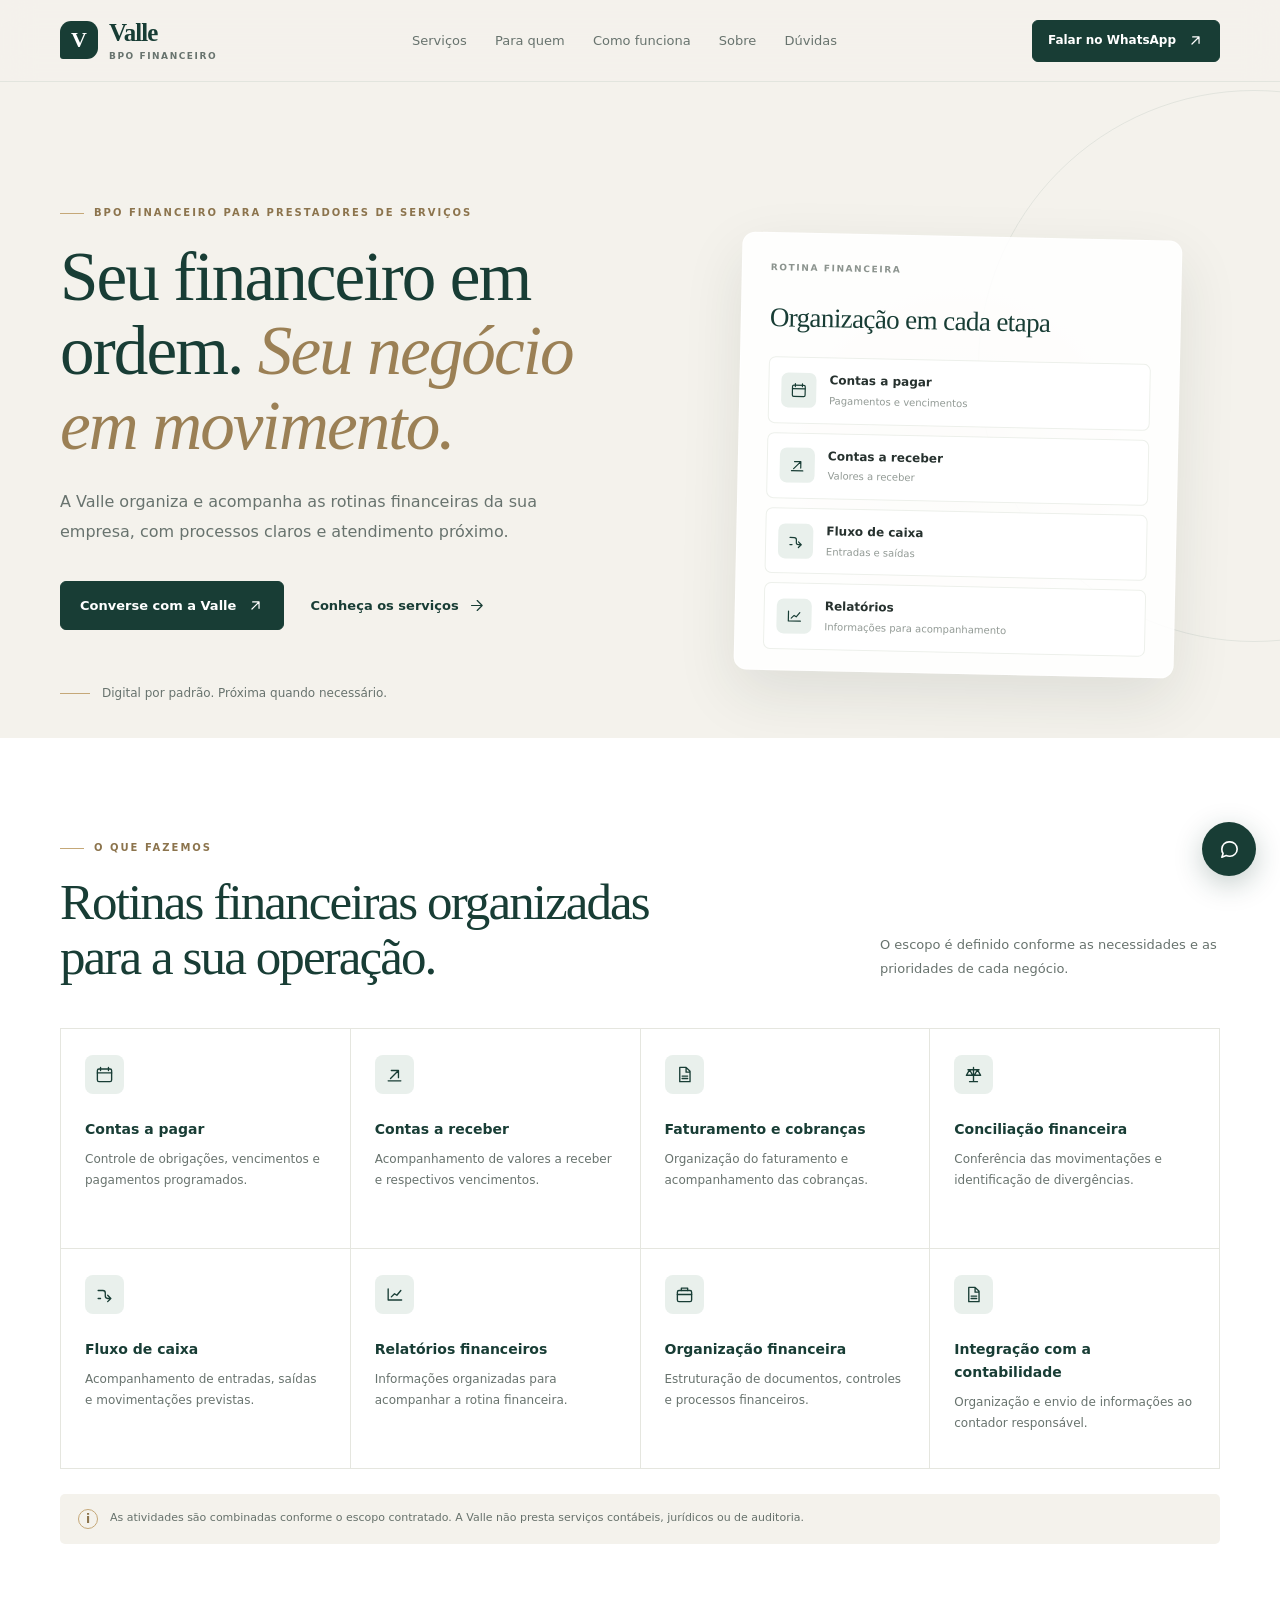
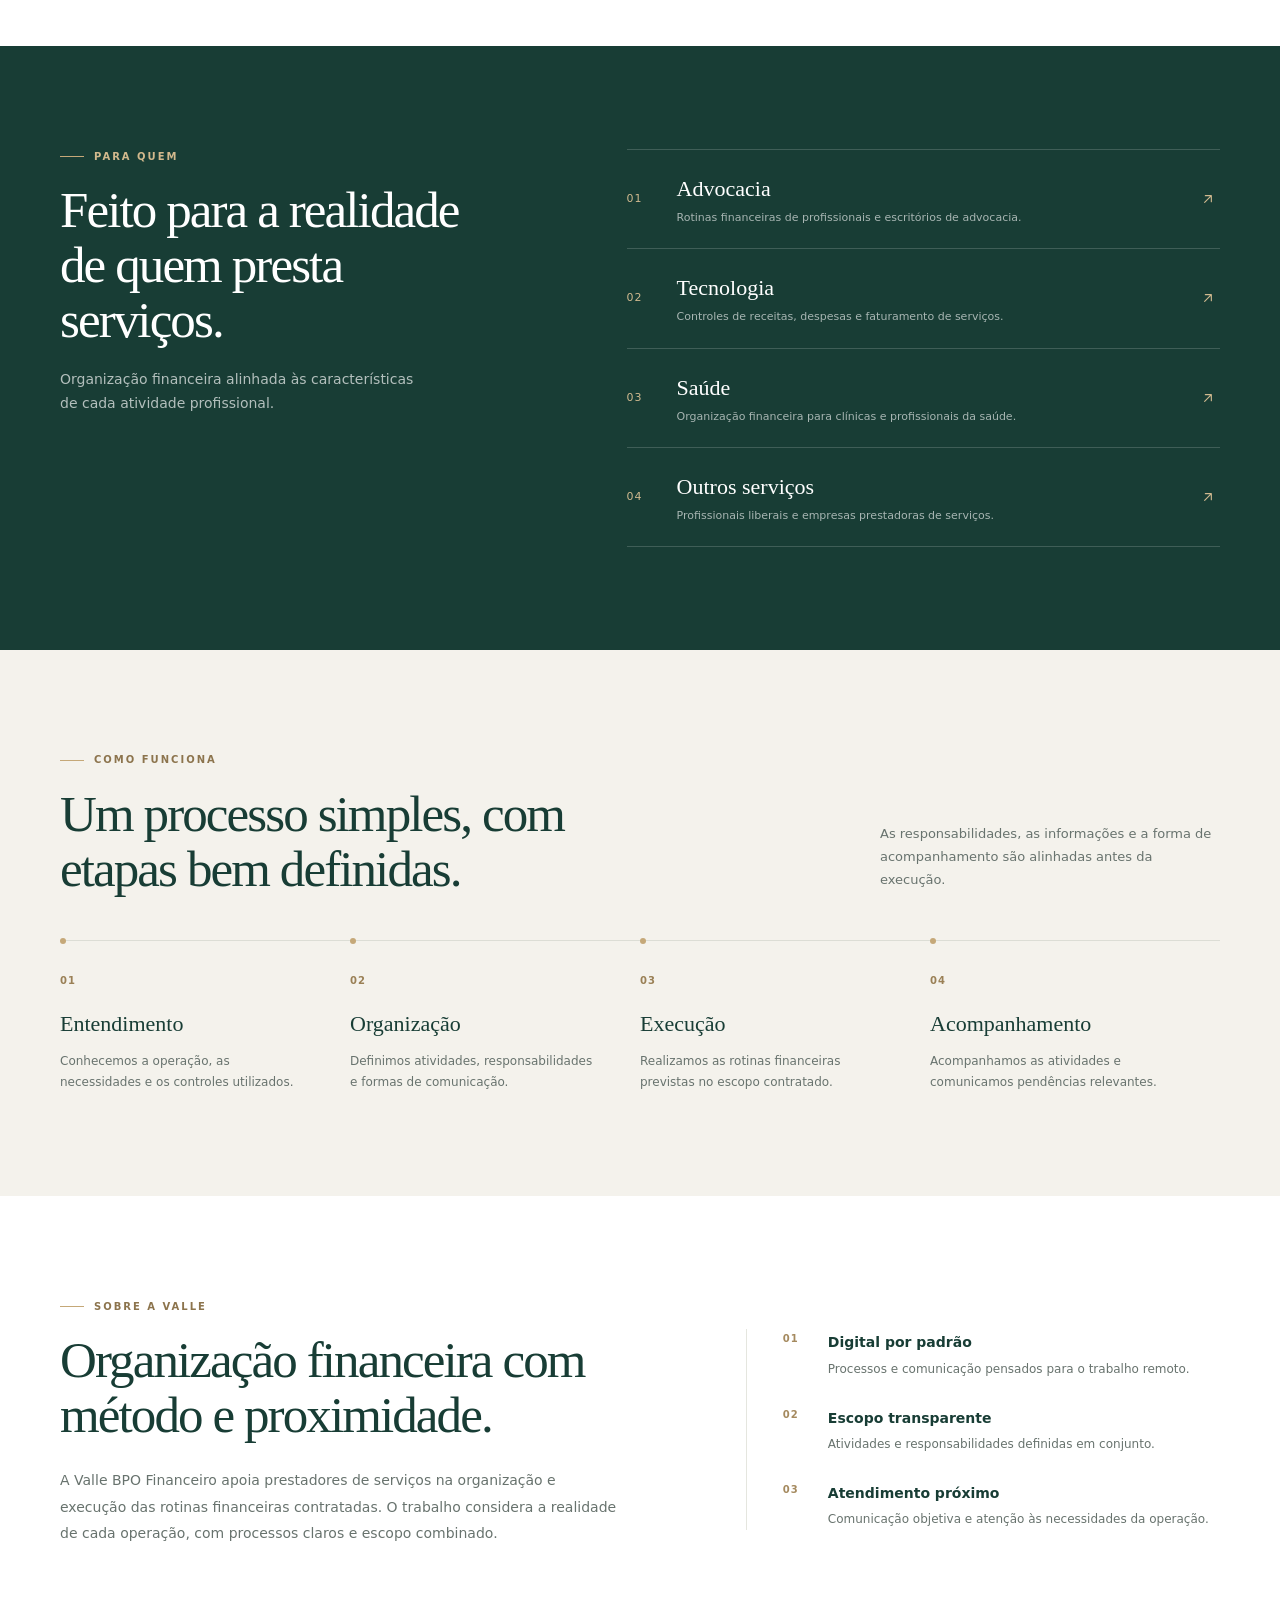
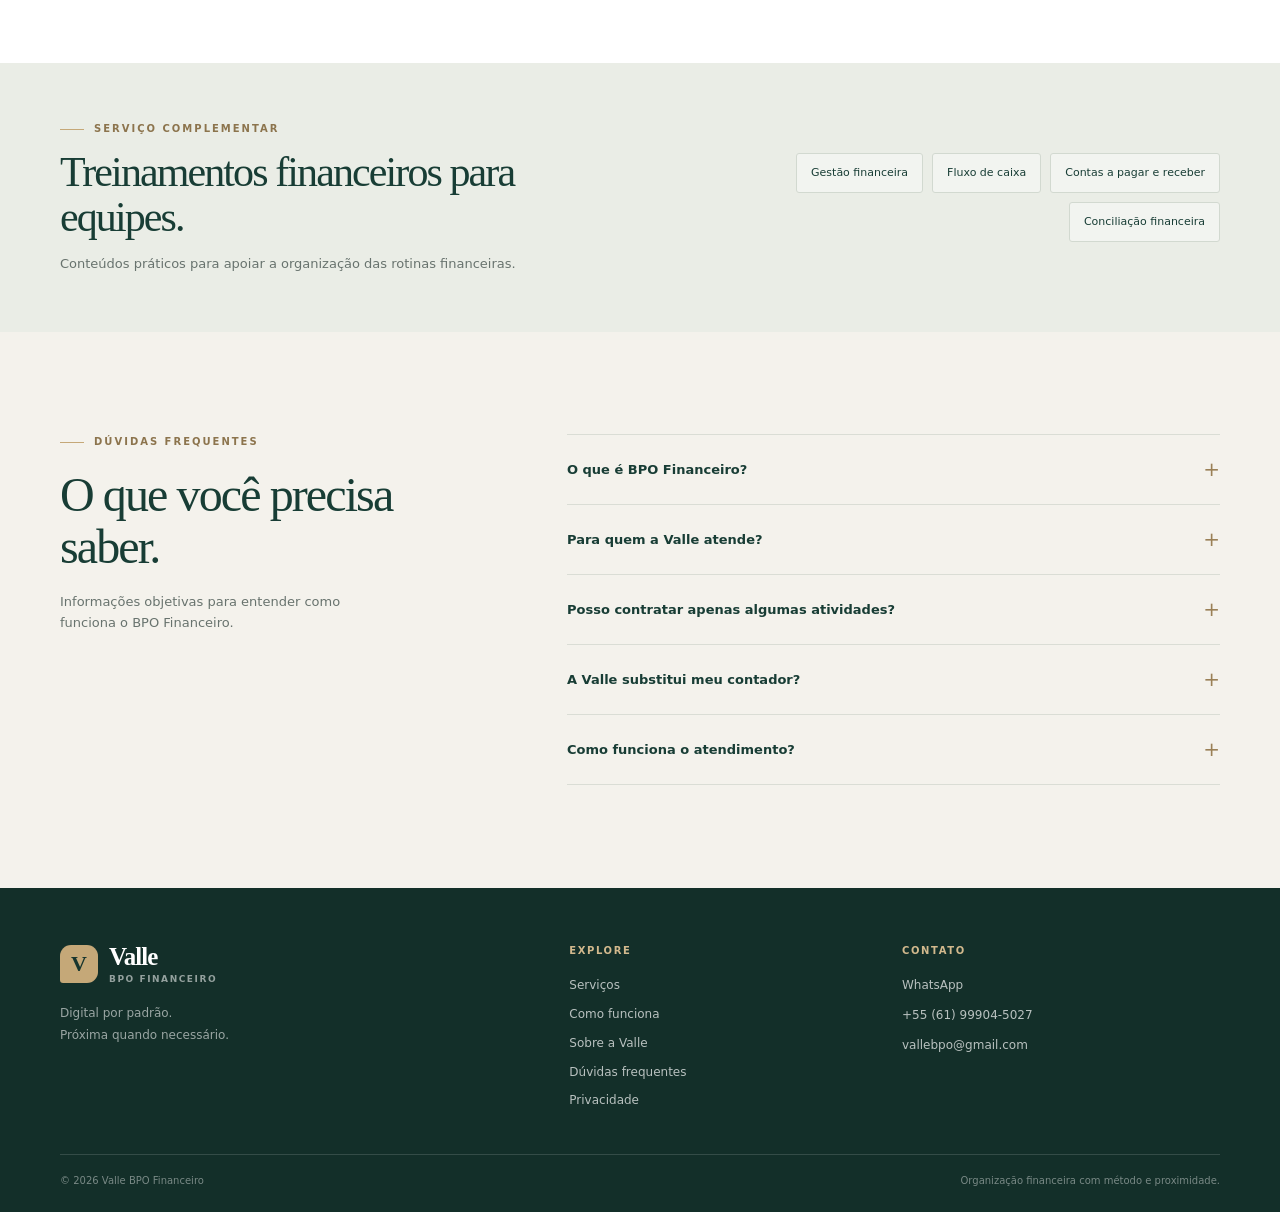
==== commit 0a62f41d: "Modernização do quadro rotina financeira" ====
--- a/index.html
+++ b/index.html
@@ -83,23 +83,41 @@
           </div>
           <div class="hero-footnote"><span class="footnote-line"></span>Digital por padrão. Próxima quando necessário.</div>
         </div>
-        <div class="hero-art" aria-label="Representação visual de uma rotina financeira organizada">
-          <div class="art-glow"></div>
-          <div class="finance-panel">
-            <div class="panel-top"><span>ROTINA FINANCEIRA</span><span class="panel-status"><i></i> Organizada</span></div>
-            <div class="panel-title">Visão clara da operação</div>
-            <div class="panel-items">
-              <div class="panel-item"><span class="panel-icon"><svg><use href="#i-calendar"/></svg></span><span><b>Contas a pagar</b><small>Obrigações e vencimentos</small></span><i class="item-check"><svg><use href="#i-check"/></svg></i></div>
-              <div class="panel-item"><span class="panel-icon"><svg><use href="#i-in"/></svg></span><span><b>Contas a receber</b><small>Valores e recebimentos</small></span><i class="item-check"><svg><use href="#i-check"/></svg></i></div>
-              <div class="panel-item"><span class="panel-icon"><svg><use href="#i-flow"/></svg></span><span><b>Fluxo de caixa</b><small>Entradas e saídas previstas</small></span><i class="item-check"><svg><use href="#i-check"/></svg></i></div>
-              <div class="panel-item"><span class="panel-icon"><svg><use href="#i-chart"/></svg></span><span><b>Relatórios</b><small>Informações para acompanhar</small></span><i class="item-check"><svg><use href="#i-check"/></svg></i></div>
-            </div>
-            <div class="panel-bottom"><span>VALLE BPO FINANCEIRO</span><span>01 / 04</span></div>
-          </div>
-          <div class="art-caption"><span class="caption-dot"></span>Processos definidos conforme o escopo contratado</div>
-        </div>
-      </div>
-      <div class="hero-bottom container"><span>Organização</span><i></i><span>Controle</span><i></i><span>Clareza</span></div>
+       <div class="hero-art" aria-label="Representação visual das rotinas financeiras">
+  <div class="art-glow"></div>
+
+  <div class="finance-panel">
+    <div class="panel-top">
+      <span>ROTINA FINANCEIRA</span>
+    </div>
+
+    <div class="panel-title">Organização em cada etapa</div>
+
+    <div class="panel-items">
+      <div class="panel-item">
+        <span class="panel-icon"><svg><use href="#i-calendar"/></svg></span>
+        <span><b>Contas a pagar</b><small>Pagamentos e vencimentos</small></span>
+      </div>
+
+      <div class="panel-item">
+        <span class="panel-icon"><svg><use href="#i-in"/></svg></span>
+        <span><b>Contas a receber</b><small>Valores a receber</small></span>
+      </div>
+
+      <div class="panel-item">
+        <span class="panel-icon"><svg><use href="#i-flow"/></svg></span>
+        <span><b>Fluxo de caixa</b><small>Entradas e saídas</small></span>
+      </div>
+
+      <div class="panel-item">
+        <span class="panel-icon"><svg><use href="#i-chart"/></svg></span>
+        <span><b>Relatórios</b><small>Informações para acompanhamento</small></span>
+      </div>
+    </div>
+  </div>
+</div> 
+      </div>
+     
     </section>
 
     <section class="section services-section" id="servicos">
--- a/assets/css/styles.css
+++ b/assets/css/styles.css
@@ -1,343 +1,67 @@
-:root {
-  color-scheme: light;
-  --color-bg: #F7F7F4;
-  --color-surface: #FFFFFF;
-  --color-text: #252A2D;
-  --color-muted: #62696E;
-  --color-border: #E7E9E7;
-  --color-accent: #315D58;
-  --color-accent-hover: #244944;
-  --color-accent-soft: #EAF0EE;
-  --color-soft: #F0F1ED;
-  --shadow-soft: 0 10px 32px rgba(37, 42, 45, .045);
-  --radius-card: 14px;
-  --radius-large: 22px;
-  --container: 1160px;
-  --font-body: Inter, ui-sans-serif, system-ui, -apple-system, BlinkMacSystemFont, "Segoe UI", sans-serif;
-  --font-display: "Iowan Old Style", "Palatino Linotype", "Book Antiqua", Georgia, serif;
-  --space-section: clamp(4.5rem, 8vw, 7.5rem);
-  font-family: var(--font-body);
-  font-synthesis: none;
-  text-rendering: optimizeLegibility;
-  -webkit-font-smoothing: antialiased;
-  -moz-osx-font-smoothing: grayscale;
-  scroll-behavior: smooth;
-  scroll-padding-top: 6.5rem;
+:root{
+  color-scheme:light;
+  --green:#183D35;--green-2:#245448;--green-soft:#E9F0EC;
+  --ink:#26312E;--muted:#68736E;--paper:#F4F2EC;--white:#FFFFFF;
+  --gold:#C5A878;--line:#E5E6DF;--shadow:0 22px 60px rgba(26,48,40,.10);
+  --serif:Georgia,"Times New Roman",serif;
+  --sans:Inter,ui-sans-serif,system-ui,-apple-system,BlinkMacSystemFont,"Segoe UI",sans-serif;
+  --container:1160px;--section:clamp(4.6rem,8vw,7.2rem);
+  font-family:var(--sans);color:var(--ink);scroll-behavior:smooth;scroll-padding-top:90px;
+  font-synthesis:none;text-rendering:optimizeLegibility;-webkit-font-smoothing:antialiased
 }
-
-*, *::before, *::after { box-sizing: border-box; }
-html { min-width: 320px; background: var(--color-bg); }
-body { margin: 0; min-width: 320px; background: var(--color-bg); color: var(--color-text); font-size: 16px; line-height: 1.65; }
-body.nav-is-open { overflow: hidden; }
-img, svg { display: block; max-width: 100%; }
-svg { fill: none; stroke: currentColor; stroke-width: 1.7; stroke-linecap: round; stroke-linejoin: round; }
-button, input, textarea, select { font: inherit; }
-button, a, input, textarea, select { -webkit-tap-highlight-color: transparent; }
-a { color: inherit; text-decoration-thickness: .08em; text-underline-offset: .18em; }
-a:hover { color: var(--color-accent); }
-button { color: inherit; }
-:focus-visible { outline: 3px solid #477F77; outline-offset: 3px; }
-::selection { color: var(--color-text); background: #D9E6E2; }
-
-.skip-link { position: fixed; z-index: 2000; top: .75rem; left: .75rem; padding: .75rem 1rem; border-radius: 8px; background: var(--color-text); color: white; transform: translateY(-160%); }
-.skip-link:focus { transform: translateY(0); color: white; }
-.container { width: min(var(--container), calc(100% - 3rem)); margin-inline: auto; }
-.section { padding-block: var(--space-section); }
-.section--compact { padding-block: clamp(3rem, 5vw, 4.5rem); }
-.section--white { background: var(--color-surface); }
-.section--soft { background: var(--color-soft); }
-.eyebrow { display: inline-flex; align-items: center; gap: .65rem; margin: 0 0 1.15rem; color: var(--color-accent); font-size: .76rem; font-weight: 750; letter-spacing: .105em; line-height: 1.4; text-transform: uppercase; }
-.eyebrow::before { width: 22px; height: 1px; background: currentColor; content: ""; }
-.section-heading { max-width: 730px; margin-bottom: 2.5rem; }
-.section-heading h2, .about-copy h2, .cta-copy h2 { margin: 0; font-family: var(--font-display); font-size: clamp(2.15rem, 4.2vw, 3.65rem); font-weight: 500; letter-spacing: -.045em; line-height: 1.08; }
-.section-heading p { max-width: 625px; margin: 1.15rem 0 0; color: var(--color-muted); }
-.lead { max-width: 680px; color: var(--color-muted); font-size: clamp(1.03rem, 1.6vw, 1.16rem); line-height: 1.75; }
-.muted { color: var(--color-muted); }
-.small { font-size: .875rem; }
-
-.site-header { position: fixed; z-index: 1000; inset: 0 0 auto; height: 82px; background: rgba(247, 247, 244, .94); border-bottom: 1px solid transparent; backdrop-filter: blur(14px); transition: border-color .2s ease, box-shadow .2s ease; }
-.site-header.is-scrolled { border-color: var(--color-border); box-shadow: 0 6px 24px rgba(37,42,45,.035); }
-.header-inner { display: flex; height: 100%; align-items: center; justify-content: space-between; gap: 2rem; }
-.brand { display: inline-flex; align-items: center; gap: .72rem; color: var(--color-text); text-decoration: none; flex-shrink: 0; }
-.brand-mark { width: 7px; height: 34px; border-radius: 2px; background: var(--color-accent); }
-.brand-copy { display: grid; line-height: 1.1; }
-.brand-name { font-family: var(--font-display); font-size: 1.82rem; letter-spacing: -.055em; }
-.brand-descriptor { margin-top: .22rem; color: var(--color-muted); font-size: .62rem; font-weight: 700; letter-spacing: .12em; text-transform: uppercase; }
-.desktop-nav { display: flex; align-items: center; gap: clamp(1rem, 2.2vw, 1.8rem); }
-.desktop-nav a, .footer-nav a { color: var(--color-muted); font-size: .89rem; text-decoration: none; transition: color .18s ease; }
-.desktop-nav a:hover, .footer-nav a:hover { color: var(--color-accent); }
-.header-cta { flex-shrink: 0; }
-.menu-toggle { display: none; width: 46px; height: 46px; align-items: center; justify-content: center; border: 1px solid var(--color-border); border-radius: 10px; background: var(--color-surface); cursor: pointer; }
-.menu-toggle svg { width: 22px; height: 22px; }
-
-.button { display: inline-flex; min-height: 48px; align-items: center; justify-content: center; gap: .65rem; padding: .82rem 1.15rem; border: 1px solid transparent; border-radius: 8px; background: var(--color-accent); color: white; font-size: .92rem; font-weight: 700; line-height: 1.25; text-align: center; text-decoration: none; cursor: pointer; transition: background-color .18s ease, border-color .18s ease, color .18s ease, transform .18s ease; }
-.button:hover { border-color: var(--color-accent-hover); background: var(--color-accent-hover); color: white; transform: translateY(-1px); }
-.button:active { transform: translateY(0); }
-.button--secondary { border-color: #C9CFCC; background: transparent; color: var(--color-text); }
-.button--secondary:hover { border-color: var(--color-accent); background: var(--color-accent-soft); color: var(--color-accent); }
-.button--small { min-height: 42px; padding: .65rem .9rem; font-size: .85rem; }
-.button svg { width: 17px; height: 17px; flex: 0 0 auto; }
-.button-row { display: flex; flex-wrap: wrap; gap: .8rem; align-items: center; }
-.text-link { display: inline-flex; align-items: center; gap: .4rem; color: var(--color-accent); font-weight: 750; text-decoration: none; }
-.text-link svg { width: 16px; height: 16px; }
-
-.hero { position: relative; overflow: hidden; padding: clamp(8.5rem, 13vw, 11.25rem) 0 clamp(5rem, 8vw, 7rem); }
-.hero::before { position: absolute; top: 7rem; right: -11rem; width: 32rem; height: 32rem; border: 1px solid rgba(49,93,88,.08); border-radius: 50%; content: ""; pointer-events: none; }
-.hero::after { position: absolute; top: 10rem; right: -7rem; width: 24rem; height: 24rem; border: 1px solid rgba(49,93,88,.07); border-radius: 50%; content: ""; pointer-events: none; }
-.hero-grid { position: relative; z-index: 1; display: grid; grid-template-columns: minmax(0, 1.03fr) minmax(360px, .97fr); align-items: center; gap: clamp(2.5rem, 6vw, 5rem); }
-.hero-copy { max-width: 670px; }
-.hero h1 { max-width: 680px; margin: 0; font-family: var(--font-display); font-size: clamp(3rem, 5.7vw, 5.1rem); font-weight: 500; letter-spacing: -.06em; line-height: .99; }
-.hero h1 em { color: var(--color-accent); font-weight: 500; }
-.hero-copy > p:not(.eyebrow) { max-width: 610px; margin: 1.5rem 0 1.9rem; color: var(--color-muted); font-size: clamp(1.05rem, 1.6vw, 1.19rem); line-height: 1.75; }
-.hero-note { display: flex; align-items: flex-start; gap: .65rem; max-width: 560px; margin-top: 1.25rem; color: var(--color-muted); font-size: .88rem; }
-.hero-note svg { width: 18px; height: 18px; flex: 0 0 auto; margin-top: .18rem; color: var(--color-accent); }
-.hero-visual { position: relative; min-width: 0; padding: 1.1rem; }
-.orbit { position: absolute; inset: 2rem -.3rem 1rem 1.5rem; border: 1px solid rgba(49,93,88,.14); border-radius: 48% 52% 48% 52%; transform: rotate(-10deg); }
-.orbit::after { position: absolute; top: 16%; right: 12%; width: 10px; height: 10px; border-radius: 50%; background: var(--color-accent); content: ""; }
-.organizer { position: relative; z-index: 1; max-width: 495px; margin: auto; padding: clamp(1.15rem, 3vw, 1.65rem); border: 1px solid #E1E5E1; border-radius: 20px; background: rgba(255,255,255,.88); box-shadow: 0 22px 65px rgba(37,42,45,.065); transform: rotate(1.2deg); }
-.organizer-top { display: flex; align-items: center; justify-content: space-between; gap: .7rem; padding-bottom: 1.2rem; border-bottom: 1px solid var(--color-border); }
-.organizer-kicker { margin: 0; color: var(--color-muted); font-size: .7rem; font-weight: 750; letter-spacing: .11em; text-transform: uppercase; }
-.organizer-heading { margin: .25rem 0 0; font-family: var(--font-display); font-size: 1.48rem; letter-spacing: -.035em; }
-.organizer-status { display: flex; align-items: center; gap: .4rem; color: var(--color-accent); font-size: .72rem; font-weight: 750; white-space: nowrap; }
-.organizer-status::before { width: 7px; height: 7px; border-radius: 50%; background: var(--color-accent); content: ""; }
-.routine-list { display: grid; gap: .7rem; padding-top: 1rem; }
-.routine-card { display: flex; align-items: center; gap: .85rem; padding: .85rem .9rem; border: 1px solid #ECEEEC; border-radius: 11px; background: #FEFEFC; }
-.routine-icon { display: grid; width: 39px; height: 39px; flex: 0 0 auto; place-items: center; border-radius: 10px; background: var(--color-accent-soft); color: var(--color-accent); }
-.routine-icon svg { width: 19px; height: 19px; }
-.routine-copy { flex: 1; min-width: 0; }
-.routine-copy strong { display: block; font-size: .85rem; font-weight: 700; }
-.skeletons { display: grid; gap: 5px; margin-top: 7px; }
-.skeleton { display: block; height: 4px; border-radius: 4px; background: #E8EBE8; }
-.skeleton--long { width: 80%; }
-.skeleton--short { width: 48%; }
-.routine-check { display: grid; width: 22px; height: 22px; flex: 0 0 auto; place-items: center; border: 1px solid #D2E0DB; border-radius: 50%; color: var(--color-accent); }
-.routine-check svg { width: 13px; height: 13px; }
-.organizer-foot { display: flex; align-items: center; gap: .6rem; margin-top: .9rem; padding-top: .85rem; border-top: 1px solid var(--color-border); color: var(--color-muted); font-size: .72rem; }
-.organizer-foot svg { width: 16px; height: 16px; color: var(--color-accent); }
-.hero-bottom { display: flex; align-items: center; gap: 1.3rem; margin-top: clamp(3.5rem, 6vw, 5.3rem); color: var(--color-muted); font-size: .84rem; }
-.hero-bottom::before { width: 44px; height: 1px; background: var(--color-accent); content: ""; }
-
-.problem-grid { display: grid; grid-template-columns: repeat(3, minmax(0, 1fr)); gap: 1rem; }
-.problem-card { display: flex; min-height: 165px; flex-direction: column; align-items: flex-start; padding: 1.35rem; border: 1px solid var(--color-border); border-radius: var(--radius-card); background: var(--color-surface); }
-.problem-number { margin-bottom: 1.25rem; color: var(--color-accent); font-family: var(--font-display); font-size: 1.15rem; }
-.problem-card p { max-width: 300px; margin: 0; font-size: .98rem; font-weight: 600; line-height: 1.5; }
-.section-transition { max-width: 690px; margin: 2rem 0 0; color: var(--color-muted); }
-
-.solution-grid { display: grid; grid-template-columns: .85fr 1.15fr; align-items: start; gap: clamp(2.5rem, 7vw, 6rem); }
-.solution-grid .section-heading { margin: 0; }
-.solution-copy p { margin: 0 0 1.15rem; color: var(--color-muted); }
-.responsibility-grid { display: grid; grid-template-columns: 1fr 1fr; gap: .85rem; margin-top: 1.8rem; }
-.responsibility-card { padding: 1.15rem; border: 1px solid var(--color-border); border-radius: 12px; background: rgba(255,255,255,.68); }
-.responsibility-card--valle { border-color: #CFDCD7; background: var(--color-accent-soft); }
-.responsibility-label { display: inline-block; margin-bottom: .7rem; color: var(--color-accent); font-size: .72rem; font-weight: 800; letter-spacing: .09em; text-transform: uppercase; }
-.responsibility-card strong { display: block; margin-bottom: .4rem; font-size: 1.05rem; }
-.responsibility-card p { margin: 0; font-size: .9rem; line-height: 1.55; }
-
-.audience-grid { display: grid; grid-template-columns: repeat(3, minmax(0, 1fr)); gap: 1rem; }
-.audience-card { padding: 1.5rem; border: 1px solid var(--color-border); border-radius: var(--radius-card); background: var(--color-surface); }
-.audience-icon { display: grid; width: 48px; height: 48px; place-items: center; margin-bottom: 1.2rem; border-radius: 12px; background: var(--color-accent-soft); color: var(--color-accent); }
-.audience-icon svg { width: 23px; height: 23px; }
-.audience-card h3 { margin: 0 0 .65rem; font-family: var(--font-display); font-size: 1.55rem; font-weight: 500; letter-spacing: -.025em; }
-.audience-card p { margin: 0 0 1rem; color: var(--color-muted); font-size: .92rem; }
-.check-list { display: grid; gap: .55rem; margin: 0; padding: 0; list-style: none; }
-.check-list li { position: relative; padding-left: 1.15rem; font-size: .88rem; line-height: 1.5; }
-.check-list li::before { position: absolute; top: .62rem; left: 0; width: 5px; height: 5px; border-radius: 50%; background: var(--color-accent); content: ""; }
-.audience-note { margin: 1.2rem 0 0; padding: 1rem 1.2rem; border-left: 2px solid var(--color-accent); background: rgba(255,255,255,.56); color: var(--color-muted); font-size: .92rem; }
-
-.services-grid { display: grid; grid-template-columns: repeat(4, minmax(0, 1fr)); gap: 1rem; }
-.service-card { min-height: 225px; padding: 1.35rem; border: 1px solid var(--color-border); border-radius: var(--radius-card); background: var(--color-surface); transition: border-color .2s ease, transform .2s ease, box-shadow .2s ease; }
-.service-card:hover { border-color: #C9D5D1; box-shadow: var(--shadow-soft); transform: translateY(-2px); }
-.service-icon { display: grid; width: 42px; height: 42px; place-items: center; margin-bottom: 1.4rem; border: 1px solid #DDE5E1; border-radius: 11px; color: var(--color-accent); }
-.service-icon svg { width: 21px; height: 21px; }
-.service-card h3 { margin: 0 0 .55rem; font-size: 1.04rem; font-weight: 750; letter-spacing: -.02em; line-height: 1.35; }
-.service-card p { margin: 0; color: var(--color-muted); font-size: .88rem; line-height: 1.65; }
-.scope-note { display: flex; align-items: flex-start; gap: .8rem; margin-top: 1.3rem; padding: 1.1rem 1.2rem; border: 1px solid #D8DEDA; border-radius: 10px; background: #F1F3EF; color: var(--color-text); font-size: .88rem; }
-.scope-note svg { width: 20px; height: 20px; flex: 0 0 auto; margin-top: .05rem; color: var(--color-accent); }
-.section-cta { margin-top: 1.7rem; }
-
-.process-grid { position: relative; display: grid; grid-template-columns: repeat(4, minmax(0, 1fr)); gap: 1.25rem; }
-.process-grid::before { position: absolute; top: 22px; right: 9%; left: 9%; height: 1px; background: #D8DEDA; content: ""; }
-.process-card { position: relative; z-index: 1; }
-.process-number { display: grid; width: 45px; height: 45px; place-items: center; margin-bottom: 1.25rem; border: 1px solid #C9D8D2; border-radius: 50%; background: var(--color-bg); color: var(--color-accent); font-size: .9rem; font-weight: 800; }
-.process-card h3 { margin: 0 0 .6rem; font-family: var(--font-display); font-size: 1.35rem; font-weight: 500; letter-spacing: -.02em; }
-.process-card p { margin: 0; color: var(--color-muted); font-size: .9rem; }
-.process-note { margin: 2.3rem 0 0; padding-top: 1.2rem; border-top: 1px solid var(--color-border); color: var(--color-muted); font-size: .9rem; }
-
-.benefits-grid { display: grid; grid-template-columns: repeat(5, minmax(0, 1fr)); gap: 1.25rem; }
-.benefit { padding-top: 1.2rem; border-top: 1px solid #CCD5D0; }
-.benefit-mark { display: block; width: 9px; height: 9px; margin-bottom: 1.1rem; border-radius: 50%; background: var(--color-accent); }
-.benefit h3 { margin: 0 0 .45rem; font-size: 1rem; font-weight: 750; }
-.benefit p { margin: 0; color: var(--color-muted); font-size: .86rem; line-height: 1.6; }
-
-.about-grid { display: grid; grid-template-columns: 1fr .9fr; align-items: start; gap: clamp(2.5rem, 8vw, 7rem); }
-.about-copy p { color: var(--color-muted); }
-.about-copy p:first-of-type { margin-top: 1.35rem; }
-.principles { display: grid; gap: .7rem; }
-.principle { display: grid; grid-template-columns: 45px 1fr; gap: 1rem; align-items: start; padding: 1.1rem 0; border-bottom: 1px solid var(--color-border); }
-.principle:first-child { border-top: 1px solid var(--color-border); }
-.principle-number { color: var(--color-accent); font-family: var(--font-display); font-size: 1.5rem; }
-.principle h3 { margin: 0 0 .25rem; font-size: 1rem; }
-.principle p { margin: 0; color: var(--color-muted); font-size: .9rem; }
-
-.differentiators-grid { display: grid; grid-template-columns: repeat(4, minmax(0, 1fr)); gap: 1rem; }
-.differentiator { display: flex; gap: .8rem; align-items: flex-start; }
-.differentiator svg { width: 22px; height: 22px; flex: 0 0 auto; margin-top: .1rem; color: var(--color-accent); }
-.differentiator h3 { margin: 0 0 .35rem; font-size: .98rem; }
-.differentiator p { margin: 0; color: var(--color-muted); font-size: .87rem; }
-
-.training-band { display: grid; grid-template-columns: .95fr 1.05fr; align-items: center; gap: 2.5rem; padding: clamp(1.6rem, 4vw, 3rem); border: 1px solid var(--color-border); border-radius: var(--radius-large); background: #F0F2EE; }
-.training-band h2 { margin: 0; font-family: var(--font-display); font-size: clamp(1.85rem, 3.5vw, 2.7rem); font-weight: 500; letter-spacing: -.04em; line-height: 1.08; }
-.training-band p { margin: .8rem 0 0; color: var(--color-muted); }
-.training-tags { display: flex; flex-wrap: wrap; gap: .6rem; margin: 0 0 1.4rem; padding: 0; list-style: none; }
-.training-tags li { padding: .5rem .7rem; border: 1px solid #D8DEDA; border-radius: 999px; background: rgba(255,255,255,.6); color: var(--color-text); font-size: .82rem; }
-
-.faq-list { max-width: 860px; border-top: 1px solid var(--color-border); }
-.faq-item { border-bottom: 1px solid var(--color-border); }
-.faq-question { display: flex; width: 100%; min-height: 70px; align-items: center; justify-content: space-between; gap: 1.5rem; padding: 1.2rem .15rem; border: 0; background: transparent; color: var(--color-text); font-size: 1rem; font-weight: 700; text-align: left; cursor: pointer; }
-.faq-question:hover { color: var(--color-accent); }
-.faq-symbol { position: relative; width: 24px; height: 24px; flex: 0 0 auto; border: 1px solid #D2D9D5; border-radius: 50%; }
-.faq-symbol::before, .faq-symbol::after { position: absolute; top: 10px; left: 6px; width: 10px; height: 1.5px; background: var(--color-accent); content: ""; }
-.faq-symbol::after { transform: rotate(90deg); transition: transform .18s ease; }
-.faq-question[aria-expanded="true"] .faq-symbol::after { transform: rotate(0); }
-.faq-answer { max-width: 740px; padding: 0 2.4rem 1.35rem .15rem; color: var(--color-muted); }
-.faq-answer p { margin: 0; font-size: .94rem; }
-.faq-answer[hidden] { display: none; }
-
-.contact-section { overflow: hidden; background: #EDF1ED; }
-.contact-grid { display: grid; grid-template-columns: .9fr 1.1fr; align-items: start; gap: clamp(2.5rem, 7vw, 6rem); }
-.cta-copy { position: sticky; top: 7.5rem; }
-.cta-copy h2 { max-width: 500px; }
-.cta-copy > p { max-width: 450px; color: var(--color-muted); }
-.contact-points { display: grid; gap: .8rem; margin-top: 1.8rem; }
-.contact-point { display: flex; align-items: center; gap: .7rem; color: var(--color-muted); font-size: .9rem; }
-.contact-point svg { width: 19px; height: 19px; color: var(--color-accent); }
-.contact-form { padding: clamp(1.25rem, 3vw, 2rem); border: 1px solid #DDE2DD; border-radius: var(--radius-large); background: var(--color-surface); box-shadow: var(--shadow-soft); }
-.form-heading { margin-bottom: 1.5rem; }
-.form-heading h3 { margin: 0; font-family: var(--font-display); font-size: 1.8rem; font-weight: 500; letter-spacing: -.03em; }
-.form-heading p { margin: .3rem 0 0; color: var(--color-muted); font-size: .88rem; }
-.form-grid { display: grid; grid-template-columns: 1fr 1fr; gap: 1rem; }
-.field { min-width: 0; }
-.field--full { grid-column: 1 / -1; }
-.field label { display: block; margin-bottom: .38rem; font-size: .84rem; font-weight: 750; }
-.field input, .field select, .field textarea { display: block; width: 100%; min-height: 46px; padding: .72rem .8rem; border: 1px solid #D4DAD6; border-radius: 8px; background: #FEFEFC; color: var(--color-text); font-size: .92rem; }
-.field textarea { min-height: 112px; resize: vertical; }
-.field input::placeholder, .field textarea::placeholder { color: #737A7F; opacity: 1; }
-.field input:focus, .field select:focus, .field textarea:focus { border-color: var(--color-accent); outline: 2px solid rgba(49,93,88,.14); outline-offset: 1px; }
-.field [aria-invalid="true"] { border-color: #A13E36; }
-.field-error { display: block; margin-top: .28rem; color: #91352E; font-size: .78rem; }
-.consent { display: flex; align-items: flex-start; gap: .65rem; margin: 1.15rem 0; color: var(--color-muted); font-size: .82rem; line-height: 1.5; }
-.consent input { width: 18px; height: 18px; flex: 0 0 auto; margin-top: .1rem; accent-color: var(--color-accent); }
-.consent a { color: var(--color-accent); font-weight: 700; }
-.form-submit { width: 100%; }
-.form-status { min-height: 1.5em; margin: .85rem 0 0; color: var(--color-muted); font-size: .85rem; }
-.form-status[data-state="error"] { color: #91352E; }
-.form-status[data-state="success"] { color: var(--color-accent); }
-.form-note { margin: .75rem 0 0; color: var(--color-muted); font-size: .76rem; }
-.hp-field { position: absolute !important; left: -10000px !important; width: 1px !important; height: 1px !important; overflow: hidden !important; }
-
-.site-footer { padding: 3rem 0 1.5rem; background: var(--color-surface); }
-.footer-top { display: grid; grid-template-columns: 1.2fr 1fr 1fr; gap: 2rem; padding-bottom: 2.2rem; }
-.footer-brand-copy { max-width: 320px; }
-.footer-brand-copy p { color: var(--color-muted); font-size: .88rem; }
-.footer-heading { margin: 0 0 .8rem; font-size: .77rem; font-weight: 800; letter-spacing: .09em; text-transform: uppercase; }
-.footer-nav { display: grid; grid-template-columns: repeat(2, max-content); gap: .45rem 1.4rem; }
-.footer-nav a { font-size: .86rem; }
-.footer-contact { display: grid; align-content: start; gap: .5rem; }
-.footer-contact a, .footer-contact span { color: var(--color-muted); font-size: .86rem; overflow-wrap: anywhere; }
-.footer-bottom { display: flex; align-items: flex-start; justify-content: space-between; gap: 1rem; padding-top: 1.1rem; border-top: 1px solid var(--color-border); color: var(--color-muted); font-size: .78rem; }
-.footer-bottom p { margin: 0; }
-.footer-legal { display: flex; flex-wrap: wrap; gap: .75rem; }
-.footer-legal a { color: inherit; }
-.mobile-menu-panel { position: fixed; z-index: 1200; inset: 0; display: flex; flex-direction: column; padding: 1.2rem 1.25rem 2rem; background: var(--color-bg); }
-.mobile-menu-panel[hidden] { display: none; }
-.mobile-menu-top { display: flex; align-items: center; justify-content: space-between; padding-bottom: 1.4rem; border-bottom: 1px solid var(--color-border); }
-.mobile-menu-close { display: grid; width: 46px; height: 46px; place-items: center; border: 1px solid var(--color-border); border-radius: 10px; background: white; cursor: pointer; }
-.mobile-menu-close svg { width: 22px; height: 22px; }
-.mobile-menu-links { display: grid; margin-block: 1.5rem; }
-.mobile-menu-links a { padding: .9rem 0; border-bottom: 1px solid var(--color-border); font-family: var(--font-display); font-size: 1.65rem; text-decoration: none; }
-.mobile-menu-bottom { margin-top: auto; }
-.mobile-menu-bottom .button { width: 100%; }
-.whatsapp-float { position: fixed; z-index: 800; right: 1rem; bottom: 1rem; display: none; width: 54px; height: 54px; place-items: center; border-radius: 50%; background: var(--color-accent); color: white; box-shadow: 0 6px 24px rgba(37,42,45,.18); text-decoration: none; }
-.whatsapp-float svg { width: 24px; height: 24px; }
-.whatsapp-float:hover { background: var(--color-accent-hover); color: white; }
-
-.privacy-page { min-height: 100vh; padding-top: 82px; }
-.privacy-main { max-width: 860px; padding-block: 4rem 6rem; }
-.privacy-main h1 { margin: 0 0 1rem; font-family: var(--font-display); font-size: clamp(2.6rem, 5vw, 4rem); font-weight: 500; letter-spacing: -.05em; line-height: 1.05; }
-.privacy-main .privacy-warning { margin: 1.5rem 0 2.5rem; padding: 1rem 1.1rem; border: 1px solid #D8DEDA; border-left: 3px solid var(--color-accent); border-radius: 8px; background: var(--color-accent-soft); font-size: .9rem; }
-.privacy-main h2 { margin-top: 2.2rem; font-family: var(--font-display); font-size: 1.55rem; font-weight: 500; }
-.privacy-main p, .privacy-main li { color: var(--color-muted); }
-.privacy-main ul { padding-left: 1.25rem; }
-
-@media (max-width: 1100px) {
-  .desktop-nav { gap: 1rem; }
-  .desktop-nav a { font-size: .83rem; }
-  .services-grid { grid-template-columns: repeat(2, minmax(0, 1fr)); }
-  .benefits-grid { grid-template-columns: repeat(3, minmax(0, 1fr)); row-gap: 1.8rem; }
-  .differentiators-grid { grid-template-columns: repeat(2, minmax(0, 1fr)); row-gap: 1.7rem; }
-}
-@media (max-width: 860px) {
-  :root { --space-section: 5rem; }
-  .container { width: min(var(--container), calc(100% - 2.5rem)); }
-  .site-header { height: 74px; }
-  .desktop-nav, .header-cta { display: none; }
-  .menu-toggle { display: flex; }
-  .hero { padding-top: 7.5rem; }
-  .hero-grid { grid-template-columns: 1fr; gap: 2.5rem; }
-  .hero-copy { max-width: 720px; }
-  .hero h1 { max-width: 690px; font-size: clamp(3rem, 8vw, 5rem); }
-  .hero-visual { width: min(100%, 550px); margin-inline: auto; }
-  .problem-grid { grid-template-columns: repeat(2, minmax(0, 1fr)); }
-  .solution-grid, .about-grid { grid-template-columns: 1fr; gap: 2rem; }
-  .audience-grid { grid-template-columns: 1fr; }
-  .audience-card { padding: 1.35rem; }
-  .process-grid { grid-template-columns: repeat(2, minmax(0, 1fr)); gap: 2rem 1.5rem; }
-  .process-grid::before { display: none; }
-  .training-band { grid-template-columns: 1fr; gap: 1.5rem; }
-  .contact-grid { grid-template-columns: 1fr; gap: 2.5rem; }
-  .cta-copy { position: static; }
-  .footer-top { grid-template-columns: 1fr 1fr; }
-  .footer-brand-copy { grid-column: 1 / -1; }
-  .whatsapp-float[data-visible="true"] { display: grid; }
-  .privacy-page { padding-top: 74px; }
-}
-@media (max-width: 560px) {
-  .container { width: calc(100% - 2rem); }
-  .section-heading { margin-bottom: 1.8rem; }
-  .hero { padding-top: 7rem; padding-bottom: 4rem; }
-  .hero h1 { font-size: clamp(2.8rem, 12vw, 4rem); }
-  .hero-copy > p:not(.eyebrow) { font-size: 1rem; }
-  .button-row { align-items: stretch; }
-  .button-row .button { width: 100%; }
-  .hero-visual { padding: .4rem 0; }
-  .organizer { padding: 1rem; }
-  .organizer-heading { font-size: 1.25rem; }
-  .organizer-status { font-size: .64rem; }
-  .routine-card { padding: .75rem; gap: .65rem; }
-  .routine-icon { width: 35px; height: 35px; }
-  .routine-copy strong { font-size: .8rem; }
-  .hero-bottom { align-items: flex-start; margin-top: 2.8rem; }
-  .problem-grid, .services-grid { grid-template-columns: 1fr; }
-  .problem-card { min-height: 0; }
-  .problem-number { margin-bottom: .6rem; }
-  .responsibility-grid { grid-template-columns: 1fr; }
-  .process-grid { grid-template-columns: 1fr; gap: 1.5rem; }
-  .process-card { display: grid; grid-template-columns: 44px 1fr; column-gap: 1rem; }
-  .process-number { grid-row: span 2; margin: 0; }
-  .process-card h3 { align-self: center; }
-  .process-card p { grid-column: 2; }
-  .benefits-grid { grid-template-columns: repeat(2, minmax(0, 1fr)); gap: 1.5rem 1rem; }
-  .differentiators-grid { grid-template-columns: 1fr; gap: 1.3rem; }
-  .training-band { padding: 1.35rem; }
-  .form-grid { grid-template-columns: 1fr; }
-  .field--full { grid-column: auto; }
-  .contact-form { padding: 1.1rem; }
-  .footer-top { grid-template-columns: 1fr; gap: 1.7rem; }
-  .footer-brand-copy { grid-column: auto; }
-  .footer-nav { grid-template-columns: repeat(2, minmax(0, max-content)); }
-  .footer-bottom { flex-direction: column; }
-  .privacy-main { padding-block: 3rem 4rem; }
-}
-@media (prefers-reduced-motion: reduce) {
-  *, *::before, *::after { scroll-behavior: auto !important; animation-duration: .01ms !important; animation-iteration-count: 1 !important; transition-duration: .01ms !important; }
-}
+*{box-sizing:border-box}html{min-width:320px;background:var(--paper)}body{margin:0;min-width:320px;font-size:16px;line-height:1.65;background:var(--paper)}
+a{color:inherit}button{font:inherit}svg{width:20px;height:20px;fill:none;stroke:currentColor;stroke-width:1.7;stroke-linecap:round;stroke-linejoin:round}
+.icon-library{position:absolute;width:0;height:0;overflow:hidden}.container{width:min(var(--container),calc(100% - 48px));margin-inline:auto}
+.skip-link{position:fixed;z-index:3000;top:10px;left:10px;padding:12px 16px;background:var(--green);color:#fff;transform:translateY(-150%)}.skip-link:focus{transform:translateY(0)}
+.site-header{height:82px;position:fixed;inset:0 0 auto;z-index:1000;background:rgba(244,242,236,.93);backdrop-filter:blur(16px);border-bottom:1px solid rgba(24,61,53,.08)}
+.header-inner{height:100%;display:flex;align-items:center;justify-content:space-between;gap:28px}
+.brand{display:inline-flex;align-items:center;gap:11px;text-decoration:none;color:var(--green);flex-shrink:0}
+.brand-mark{width:38px;height:38px;display:grid;place-items:center;background:var(--green);color:#fff;border-radius:11px 11px 11px 3px;font-family:var(--serif);font-size:22px;font-weight:700}
+.brand-copy{display:grid;line-height:1.1}.brand-copy strong{font-family:var(--serif);font-size:25px;letter-spacing:-1px}.brand-copy small{font-size:9px;font-weight:800;letter-spacing:1.55px;text-transform:uppercase;color:var(--muted);margin-top:5px}
+.desktop-nav{display:flex;align-items:center;gap:clamp(18px,2.2vw,30px)}.desktop-nav a,.footer-nav-block a{font-size:13px;text-decoration:none;color:var(--muted);transition:color .2s}.desktop-nav a:hover,.footer-nav-block a:hover{color:var(--green)}
+.button{min-height:48px;padding:13px 19px;display:inline-flex;align-items:center;justify-content:center;gap:11px;border:1px solid var(--green);border-radius:6px;background:var(--green);color:#fff;text-decoration:none;font-size:13px;font-weight:750;transition:background .2s,transform .2s}
+.button:hover{background:var(--green-2);color:#fff;transform:translateY(-2px)}.button svg,.text-link svg{width:17px;height:17px}.button-small{min-height:42px;padding:10px 15px;font-size:12px}
+.menu-toggle{display:none;width:44px;height:44px;border:1px solid var(--line);background:#fff;border-radius:6px;align-items:center;justify-content:center;gap:5px;flex-direction:column}.menu-toggle span{width:18px;height:1.5px;background:var(--green)}
+.mobile-menu{position:fixed;z-index:1100;inset:0;background:var(--paper);padding:24px;display:flex;flex-direction:column}.mobile-menu[hidden]{display:none}.mobile-menu-head{display:flex;justify-content:space-between;align-items:center}.menu-close{border:0;background:none;font-size:32px;color:var(--green)}.mobile-menu nav{display:grid;gap:0;margin:42px 0}.mobile-menu nav a{padding:17px 0;border-bottom:1px solid var(--line);text-decoration:none;font-family:var(--serif);font-size:25px;color:var(--green)}.mobile-menu>.button{margin-top:auto}
+.hero{position:relative;overflow:hidden;padding:clamp(150px,17vw,205px) 0 34px;background:var(--paper)}
+.hero:before{content:"";position:absolute;width:550px;height:550px;border-radius:50%;border:1px solid rgba(24,61,53,.08);right:-250px;top:90px;pointer-events:none}
+.hero-grid{display:grid;grid-template-columns:1.02fr .98fr;align-items:center;gap:clamp(40px,7vw,100px);position:relative}
+.eyebrow{margin:0 0 18px;color:#8C744D;font-size:10px;font-weight:850;letter-spacing:2px;text-transform:uppercase;display:flex;align-items:center;gap:10px}.eyebrow:before{content:"";width:24px;height:1px;background:var(--gold)}
+.hero h1,.section-intro h2,.audience-heading h2,.about-main h2,.training-layout h2,.faq-heading h2{font-family:var(--serif);font-weight:400;letter-spacing:-1.9px;line-height:1.08;color:var(--green)}
+.hero h1{font-size:clamp(43px,5.4vw,70px);max-width:620px;margin:0 0 24px}.hero h1 em{font-weight:400;color:#9B8055}
+.hero-lead{max-width:510px;color:var(--muted);font-size:16px;line-height:1.85;margin:0}
+.hero-actions{display:flex;align-items:center;gap:26px;flex-wrap:wrap;margin-top:34px}.text-link{display:inline-flex;align-items:center;gap:9px;color:var(--green);font-size:13px;font-weight:750;text-decoration:none}.text-link:hover{color:#9B8055}
+.hero-footnote{display:flex;align-items:center;gap:12px;margin-top:54px;color:var(--muted);font-size:12px}.footnote-line{width:30px;height:1px;background:var(--gold)}
+.hero-art{position:relative;min-height:430px;display:grid;place-items:center}.art-glow{position:absolute;width:390px;height:390px;border-radius:50%;background:radial-gradient(circle,rgba(197,168,120,.20),rgba(197,168,120,0) 70%)}
+.finance-panel{position:relative;width:min(100%,440px);padding:27px 28px 20px;border:1px solid rgba(255,255,255,.8);border-radius:13px;background:rgba(255,255,255,.88);box-shadow:var(--shadow);transform:rotate(1.2deg)}
+.panel-top,.panel-bottom{display:flex;align-items:center;justify-content:space-between}.panel-top{font-size:9px;letter-spacing:1.6px;font-weight:850;color:#8B938E}.panel-status{display:flex;align-items:center;gap:7px;color:var(--green);font-size:10px;letter-spacing:0;text-transform:none}.panel-status i,.caption-dot{width:7px;height:7px;border-radius:50%;background:#6E9A7C;display:inline-block}
+.panel-title{font-family:var(--serif);font-size:27px;color:var(--green);margin:20px 0 17px;letter-spacing:-.6px}.panel-items{display:grid;gap:9px}
+.panel-item{display:flex;align-items:center;gap:13px;padding:13px 12px;border:1px solid #EDF0EB;border-radius:7px;background:#fff}.panel-icon{width:35px;height:35px;display:grid;place-items:center;background:var(--green-soft);color:var(--green);border-radius:7px}.panel-icon svg{width:17px;height:17px}
+.panel-item>span:nth-child(2){display:grid;gap:2px;flex:1}.panel-item b{font-size:12px;color:var(--ink)}.panel-item small{font-size:10px;color:#929A95}.item-check{width:21px;height:21px;border-radius:50%;background:#EDF4EE;color:#557E62;display:grid;place-items:center}.item-check svg{width:12px;height:12px}
+.panel-bottom{border-top:1px solid var(--line);padding-top:15px;margin-top:17px;color:#9AA19B;font-size:8px;letter-spacing:1.3px;font-weight:800}.art-caption{position:absolute;bottom:1px;right:2px;display:flex;align-items:center;gap:8px;color:var(--muted);font-size:10px}
+.hero-bottom{border-top:1px solid rgba(24,61,53,.13);margin-top:50px;padding-top:20px;display:flex;align-items:center;gap:16px;color:#7A847D;font-size:10px;letter-spacing:1.3px;text-transform:uppercase}.hero-bottom i{height:3px;width:3px;border-radius:50%;background:var(--gold)}
+.section{padding-block:var(--section)}.services-section{background:#fff}.section-intro{display:flex;align-items:end;justify-content:space-between;gap:45px;margin-bottom:43px}.section-intro>div{max-width:610px}.section-intro h2,.audience-heading h2,.about-main h2,.training-layout h2,.faq-heading h2{font-size:clamp(34px,4vw,51px);margin:0}.section-intro>p{max-width:340px;color:var(--muted);font-size:13px;margin:0 0 5px;line-height:1.8}
+.services-grid{display:grid;grid-template-columns:repeat(4,1fr);border-top:1px solid var(--line);border-left:1px solid var(--line)}
+.service-card{min-height:220px;padding:26px 24px 23px;border-right:1px solid var(--line);border-bottom:1px solid var(--line);transition:background .2s}.service-card:hover{background:#F8F8F4}
+.service-icon{width:39px;height:39px;display:grid;place-items:center;background:var(--green-soft);color:var(--green);border-radius:8px;margin-bottom:24px}.service-icon svg{width:19px;height:19px}
+.service-card h3{margin:0 0 8px;font-size:14px;color:var(--green);font-weight:750}.service-card p{margin:0;color:var(--muted);font-size:12px;line-height:1.75}
+.scope-note{display:flex;align-items:flex-start;gap:12px;margin-top:25px;padding:15px 18px;background:var(--paper);border-radius:5px}.scope-mark{width:20px;height:20px;flex:0 0 20px;display:grid;place-items:center;border:1px solid var(--gold);border-radius:50%;color:#8C744D;font-size:12px;font-weight:800}.scope-note p{margin:0;color:#66716B;font-size:11px;line-height:1.7}
+.audience-section{background:var(--green);color:#fff}.audience-layout{display:grid;grid-template-columns:.85fr 1.15fr;gap:clamp(50px,10vw,145px);align-items:start}.audience-section .eyebrow{color:#D2B98D}.audience-heading h2{color:#fff}.audience-heading>p:last-child{max-width:360px;color:rgba(255,255,255,.67);font-size:14px;margin-top:20px}
+.audience-list article{display:grid;grid-template-columns:35px 1fr 20px;gap:15px;align-items:center;padding:21px 0;border-bottom:1px solid rgba(255,255,255,.17)}.audience-list article:first-child{border-top:1px solid rgba(255,255,255,.17)}
+.audience-list article>span{color:#D0B98F;font-size:11px;letter-spacing:1px}.audience-list h3{font-family:var(--serif);font-size:22px;font-weight:400;margin:0 0 2px}.audience-list p{margin:0;color:rgba(255,255,255,.62);font-size:11px}.audience-list svg{width:16px;height:16px;color:#D0B98F}
+.process-section{background:var(--paper)}.process-grid{display:grid;grid-template-columns:repeat(4,1fr);gap:0;border-top:1px solid #DCDDD5}
+.process-grid article{padding:25px 23px 0 0;margin-right:22px;position:relative}.process-grid article:after{content:"";position:absolute;top:-3px;left:0;width:6px;height:6px;border-radius:50%;background:var(--gold)}
+.process-grid article>span{font-size:10px;letter-spacing:1px;color:#9A8056;font-weight:850}.process-grid h3{font-family:var(--serif);font-size:22px;font-weight:400;color:var(--green);margin:14px 0 8px}.process-grid p{margin:0;color:var(--muted);font-size:12px;line-height:1.8}
+.about-section{background:#fff}.about-layout{display:grid;grid-template-columns:1fr .85fr;gap:clamp(50px,10vw,145px);align-items:center}.about-main h2{max-width:540px}.about-main>p:last-child{max-width:560px;color:var(--muted);font-size:14px;line-height:1.9;margin-top:24px}
+.about-aside{border-left:1px solid var(--line);padding-left:36px;display:grid;gap:25px}.about-point{display:grid;grid-template-columns:30px 1fr;gap:15px}.about-point>span{color:#A58A5F;font-size:10px;font-weight:850;letter-spacing:1px;padding-top:2px}.about-point b{color:var(--green);font-size:14px}.about-point p{margin:4px 0 0;color:var(--muted);font-size:12px}
+.training-section{padding:58px 0;background:#EAEDE6}.training-layout{display:grid;grid-template-columns:1fr 1fr;align-items:center;gap:60px}.training-layout .eyebrow{margin-bottom:12px}.training-layout h2{font-size:clamp(30px,3.4vw,42px)}.training-layout>div>p:last-child{color:var(--muted);font-size:13px;margin:12px 0 0}.training-topics{display:flex;flex-wrap:wrap;gap:9px;justify-content:flex-end}.training-topics span{padding:10px 14px;border:1px solid #D2D9D0;border-radius:3px;color:var(--green);font-size:11px;background:rgba(255,255,255,.38)}
+.faq-section{background:var(--paper)}.faq-layout{display:grid;grid-template-columns:.75fr 1.25fr;gap:clamp(50px,9vw,120px)}.faq-heading h2{font-size:clamp(34px,4vw,48px)}.faq-heading>p:last-child{max-width:300px;color:var(--muted);font-size:13px;margin-top:18px}
+.faq-list details{border-bottom:1px solid #DADDD5}.faq-list details:first-child{border-top:1px solid #DADDD5}.faq-list summary{list-style:none;cursor:pointer;padding:18px 0;display:flex;justify-content:space-between;align-items:center;gap:20px;color:var(--green);font-size:13px;font-weight:750}.faq-list summary::-webkit-details-marker{display:none}.faq-list summary span{font-size:20px;color:#9A8056;font-weight:400;transition:transform .2s}.faq-list details[open] summary span{transform:rotate(45deg)}.faq-list details p{max-width:620px;margin:-3px 30px 18px 0;color:var(--muted);font-size:12px;line-height:1.8}
+.site-footer{background:#132F29;color:#fff;padding:55px 0 22px}.footer-main{display:grid;grid-template-columns:1.3fr .8fr .9fr;gap:50px;padding-bottom:43px}.brand-light{color:#fff}.brand-light .brand-mark{background:#C5A878;color:#17352E}.brand-light .brand-copy small{color:rgba(255,255,255,.55)}.footer-brand>p{margin:18px 0 0;color:rgba(255,255,255,.57);font-size:12px;line-height:1.8}
+.footer-nav-block,.footer-contact-block{display:flex;flex-direction:column;align-items:flex-start;gap:9px}.footer-nav-block h2,.footer-contact-block h2{font-size:10px;text-transform:uppercase;letter-spacing:1.6px;color:#D2B98D;margin:0 0 8px}.footer-nav-block a,.footer-contact a,.footer-contact span{color:rgba(255,255,255,.7);font-size:12px;text-decoration:none}.footer-contact{display:flex;flex-direction:column;align-items:flex-start;gap:10px}.footer-contact a:hover{color:#fff}.footer-bottom{display:flex;justify-content:space-between;gap:20px;border-top:1px solid rgba(255,255,255,.14);padding-top:18px;color:rgba(255,255,255,.43);font-size:10px}
+.whatsapp-float{position:fixed;z-index:900;right:24px;bottom:24px;width:54px;height:54px;display:grid;place-items:center;border-radius:50%;background:var(--green);color:#fff;box-shadow:0 8px 28px rgba(24,61,53,.25);text-decoration:none;transition:transform .2s}.whatsapp-float:hover{transform:translateY(-3px);color:#fff}.whatsapp-float svg{width:23px;height:23px}
+:focus-visible{outline:3px solid #C5A878;outline-offset:4px}::selection{background:#D9E5DD;color:var(--green)}
+@media(max-width:960px){.desktop-nav{gap:14px}.desktop-nav a{font-size:12px}.hero-grid{gap:35px}.services-grid{grid-template-columns:repeat(2,1fr)}.audience-layout,.about-layout{gap:55px}.footer-main{gap:30px}}
+@media(max-width:760px){.container{width:min(var(--container),calc(100% - 36px))}.site-header{height:72px}.desktop-nav,.header-cta{display:none}.menu-toggle{display:flex}.hero{padding-top:130px}.hero-grid{grid-template-columns:1fr;gap:35px}.hero h1{font-size:clamp(42px,11vw,62px)}.hero-art{min-height:350px}.finance-panel{width:min(100%,430px);padding:22px}.art-caption{right:0;bottom:-3px}.hero-footnote{margin-top:35px}.hero-bottom{margin-top:35px}.section-intro{display:block}.section-intro>p{margin-top:18px}.services-grid{grid-template-columns:repeat(2,1fr)}.service-card{min-height:205px;padding:20px 17px}.audience-layout,.about-layout,.faq-layout,.training-layout{grid-template-columns:1fr;gap:36px}.audience-heading h2{max-width:530px}.process-grid{grid-template-columns:repeat(2,1fr);row-gap:28px}.process-grid article{margin-right:14px}.about-aside{padding-left:20px}.training-topics{justify-content:flex-start}.footer-main{grid-template-columns:1fr 1fr;gap:35px}.footer-brand{grid-column:1/-1}.footer-bottom{flex-direction:column;gap:7px}}
+@media(max-width:430px){.container{width:calc(100% - 32px)}.hero h1{font-size:42px}.hero-actions{align-items:flex-start;flex-direction:column;gap:18px}.hero-art{min-height:330px}.finance-panel{padding:18px}.panel-title{font-size:24px}.panel-item{padding:10px}.services-grid{grid-template-columns:1fr}.service-card{min-height:0;padding:21px}.service-icon{margin-bottom:16px}.process-grid{grid-template-columns:1fr}.process-grid article{padding-top:17px}.footer-main{grid-template-columns:1fr}.footer-brand{grid-column:auto}.footer-bottom{font-size:9px}.whatsapp-float{right:16px;bottom:16px;width:50px;height:50px}}
+@media(prefers-reduced-motion:reduce){*,*::before,*::after{scroll-behavior:auto!important;transition:none!important;animation:none!important}}
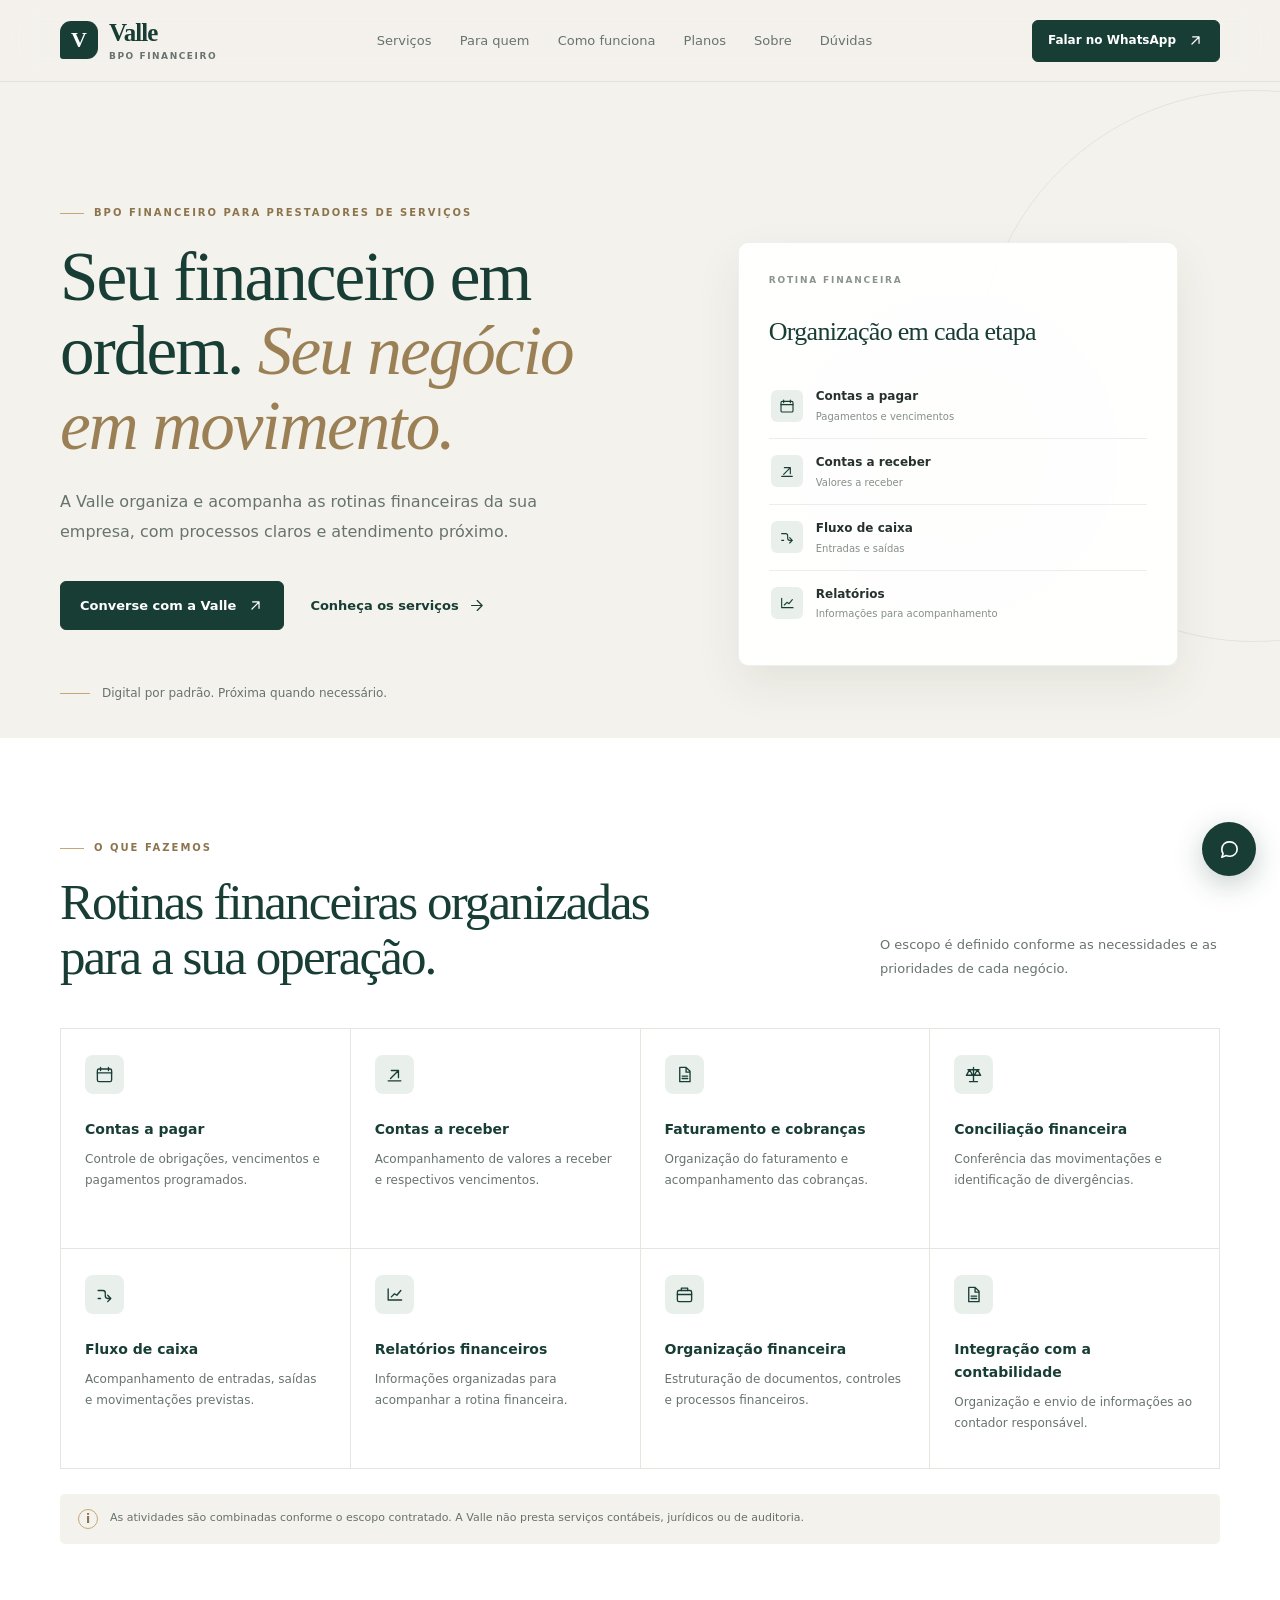
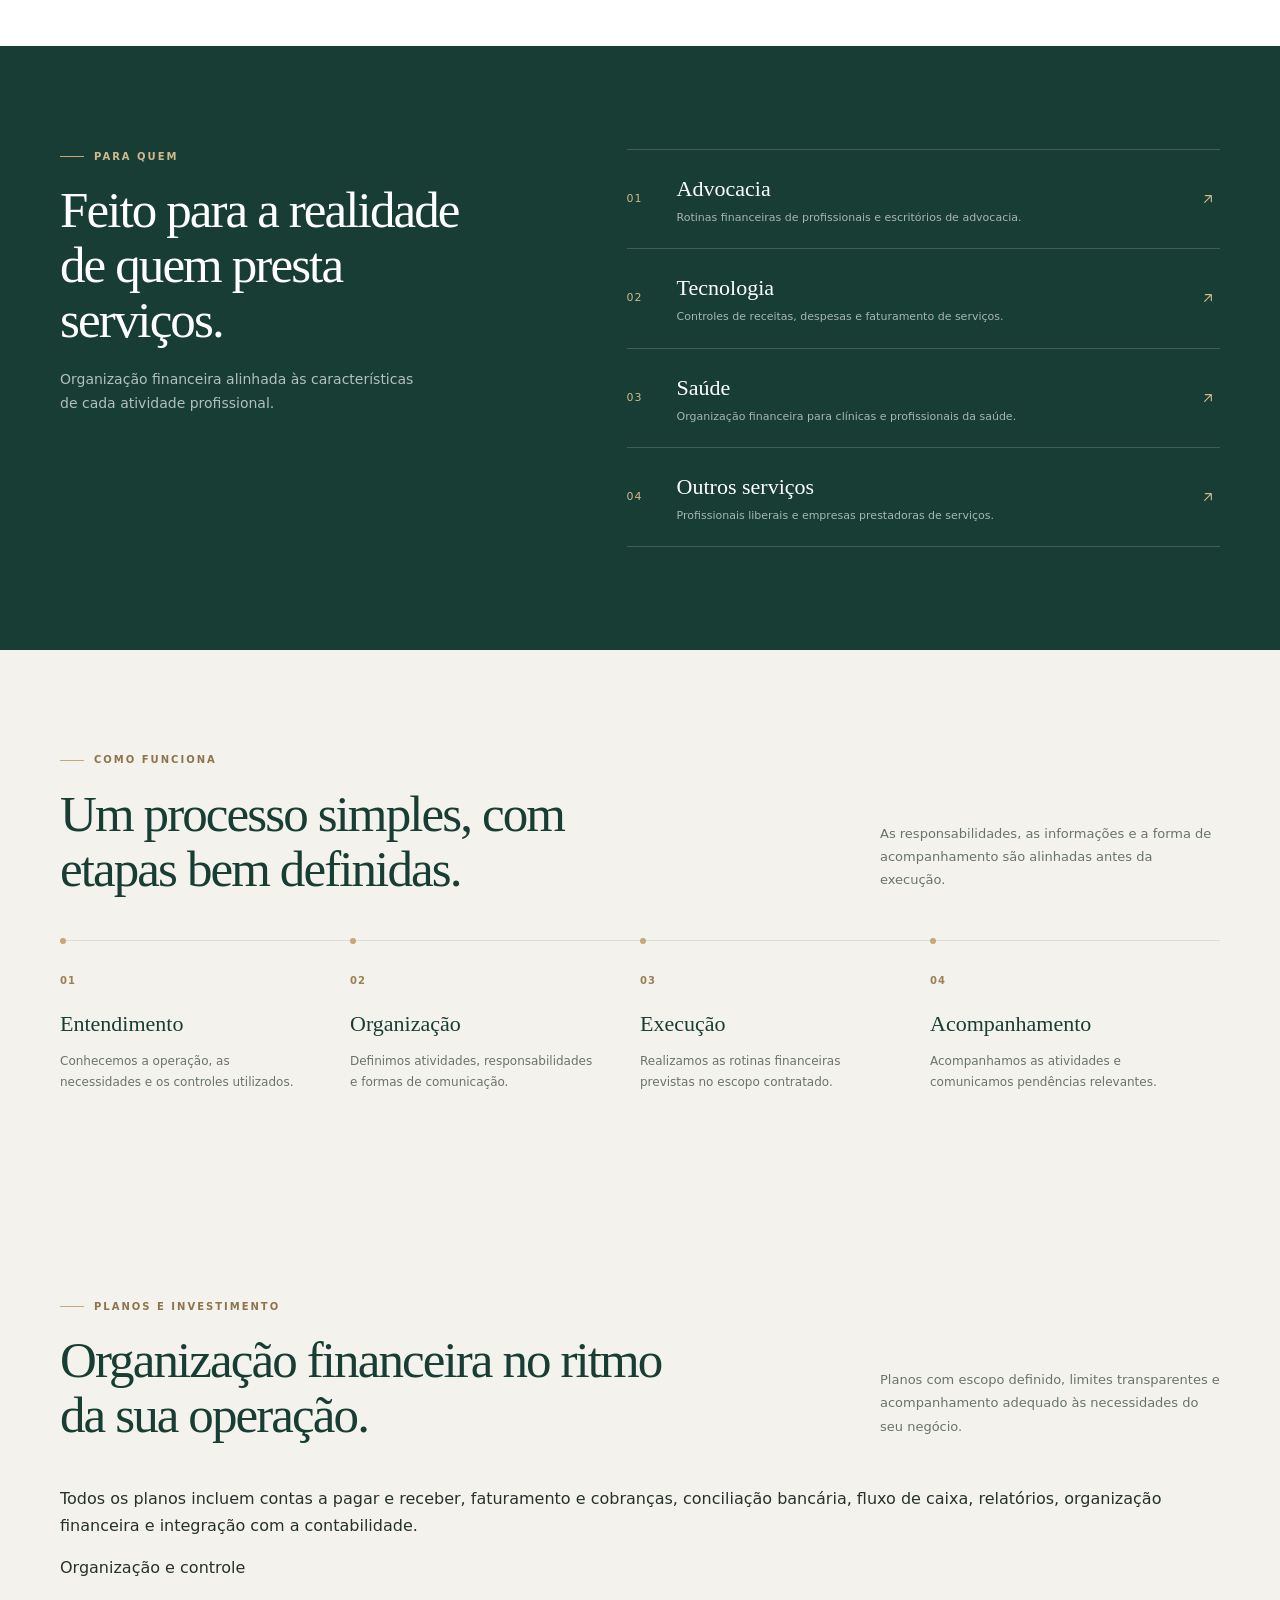
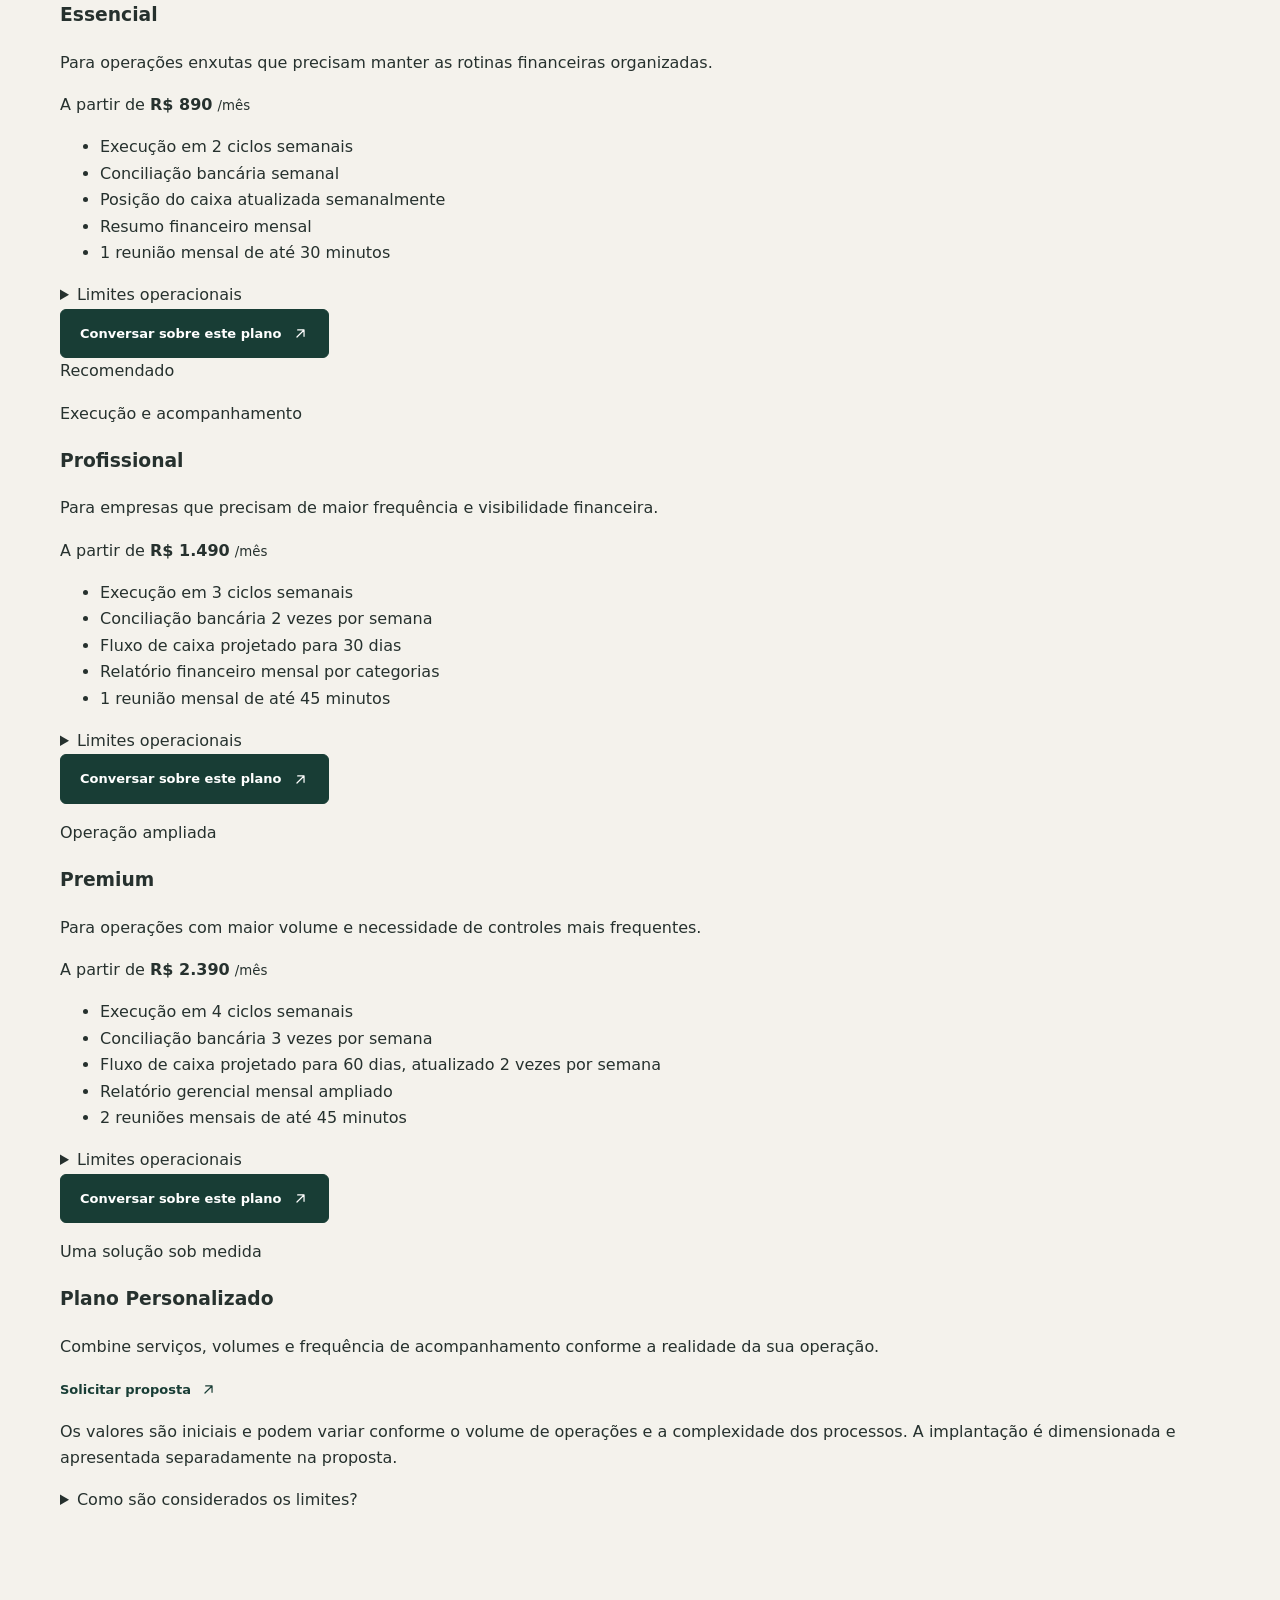
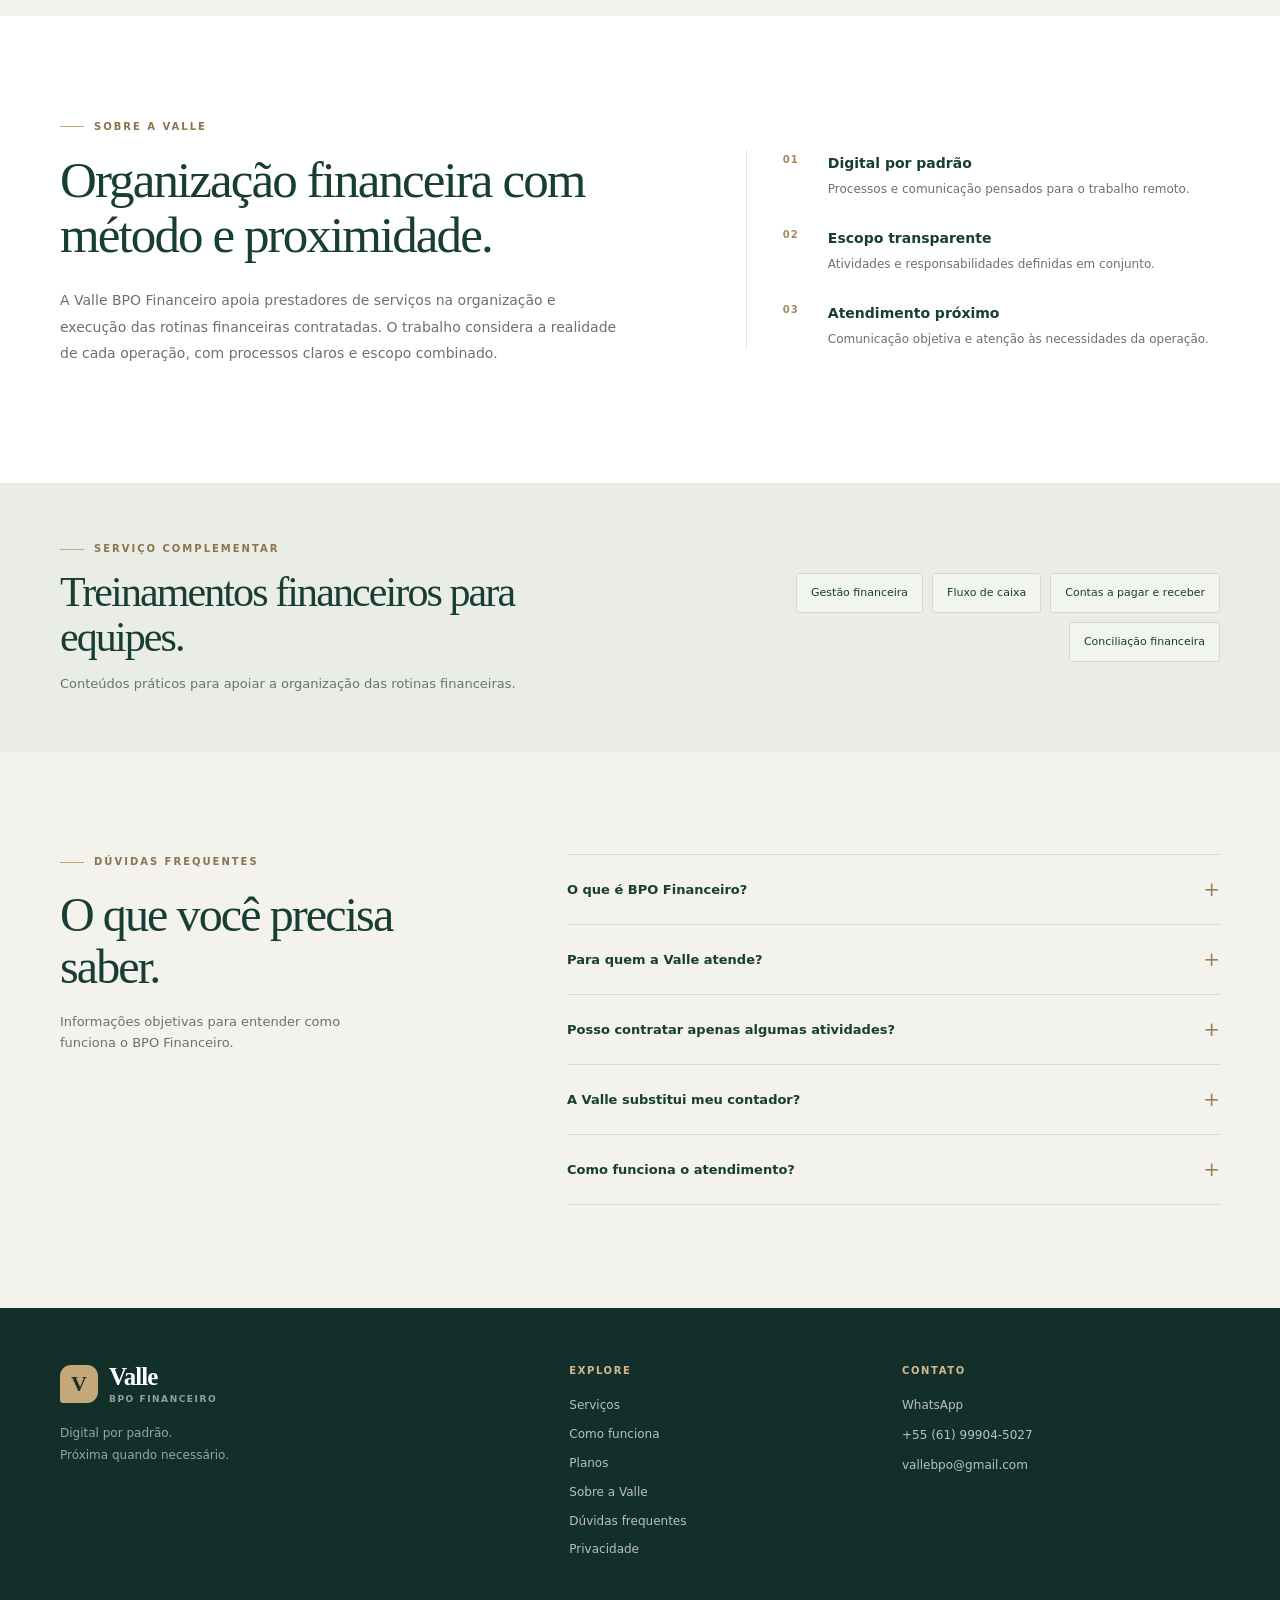
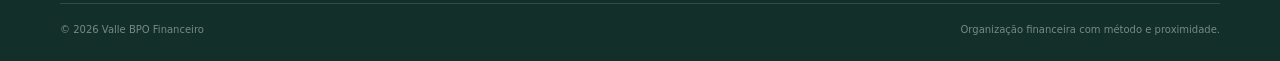
==== commit a0ff4e9b: "Atualiza seção de planos e preços." ====
--- a/index.html
+++ b/index.html
@@ -46,6 +46,7 @@
         <a href="#servicos">Serviços</a>
         <a href="#publicos">Para quem</a>
         <a href="#processo">Como funciona</a>
+        <a href="#planos">Planos</a>
         <a href="#sobre">Sobre</a>
         <a href="#faq">Dúvidas</a>
       </nav>
@@ -63,6 +64,7 @@
       <a href="#servicos" data-menu-link>Serviços</a>
       <a href="#publicos" data-menu-link>Para quem</a>
       <a href="#processo" data-menu-link>Como funciona</a>
+      <a href="#planos" data-menu-link>Planos</a>
       <a href="#sobre" data-menu-link>Sobre</a>
       <a href="#treinamentos" data-menu-link>Treinamentos</a>
       <a href="#faq" data-menu-link>Dúvidas</a>
@@ -167,6 +169,153 @@
       </div>
     </section>
 
+    <section class="section plans-section" id="planos">
+      <div class="container">
+        <div class="section-intro plans-intro">
+          <div>
+            <p class="eyebrow">Planos e investimento</p>
+            <h2>Organização financeira no ritmo da sua operação.</h2>
+          </div>
+          <p>Planos com escopo definido, limites transparentes e acompanhamento adequado às necessidades do seu negócio.</p>
+        </div>
+
+        <p class="plans-included">
+          Todos os planos incluem contas a pagar e receber, faturamento e cobranças, conciliação bancária, fluxo de caixa, relatórios, organização financeira e integração com a contabilidade.
+        </p>
+
+        <div class="plans-grid">
+          <article class="plan-card">
+            <div class="plan-card-head">
+              <p class="plan-kicker">Organização e controle</p>
+              <h3>Essencial</h3>
+              <p class="plan-description">Para operações enxutas que precisam manter as rotinas financeiras organizadas.</p>
+              <div class="plan-price">
+                <span>A partir de</span>
+                <strong>R$ 890</strong>
+                <small>/mês</small>
+              </div>
+            </div>
+
+            <ul class="plan-features">
+              <li>Execução em 2 ciclos semanais</li>
+              <li>Conciliação bancária semanal</li>
+              <li>Posição do caixa atualizada semanalmente</li>
+              <li>Resumo financeiro mensal</li>
+              <li>1 reunião mensal de até 30 minutos</li>
+            </ul>
+
+            <details class="plan-limits">
+              <summary>Limites operacionais</summary>
+              <ul>
+                <li>Até 60 movimentações por mês</li>
+                <li>1 conta bancária</li>
+                <li>Até 10 emissões de NFS-e</li>
+                <li>Até 15 cobranças acompanhadas</li>
+              </ul>
+            </details>
+
+            <a class="button plan-button" href="#" data-whatsapp data-message="Olá! Tenho interesse no plano Essencial da Valle BPO Financeiro. Gostaria de conhecer as condições.">
+              Conversar sobre este plano
+              <svg><use href="#i-arrow-up"/></svg>
+            </a>
+          </article>
+
+          <article class="plan-card plan-card-featured">
+            <span class="plan-recommended">Recomendado</span>
+            <div class="plan-card-head">
+              <p class="plan-kicker">Execução e acompanhamento</p>
+              <h3>Profissional</h3>
+              <p class="plan-description">Para empresas que precisam de maior frequência e visibilidade financeira.</p>
+              <div class="plan-price">
+                <span>A partir de</span>
+                <strong>R$ 1.490</strong>
+                <small>/mês</small>
+              </div>
+            </div>
+
+            <ul class="plan-features">
+              <li>Execução em 3 ciclos semanais</li>
+              <li>Conciliação bancária 2 vezes por semana</li>
+              <li>Fluxo de caixa projetado para 30 dias</li>
+              <li>Relatório financeiro mensal por categorias</li>
+              <li>1 reunião mensal de até 45 minutos</li>
+            </ul>
+
+            <details class="plan-limits">
+              <summary>Limites operacionais</summary>
+              <ul>
+                <li>Até 120 movimentações por mês</li>
+                <li>Até 2 contas bancárias</li>
+                <li>Até 25 emissões de NFS-e</li>
+                <li>Até 30 cobranças acompanhadas</li>
+              </ul>
+            </details>
+
+            <a class="button plan-button" href="#" data-whatsapp data-message="Olá! Tenho interesse no plano Profissional da Valle BPO Financeiro. Gostaria de conhecer as condições.">
+              Conversar sobre este plano
+              <svg><use href="#i-arrow-up"/></svg>
+            </a>
+          </article>
+
+          <article class="plan-card">
+            <div class="plan-card-head">
+              <p class="plan-kicker">Operação ampliada</p>
+              <h3>Premium</h3>
+              <p class="plan-description">Para operações com maior volume e necessidade de controles mais frequentes.</p>
+              <div class="plan-price">
+                <span>A partir de</span>
+                <strong>R$ 2.390</strong>
+                <small>/mês</small>
+              </div>
+            </div>
+
+            <ul class="plan-features">
+              <li>Execução em 4 ciclos semanais</li>
+              <li>Conciliação bancária 3 vezes por semana</li>
+              <li>Fluxo de caixa projetado para 60 dias, atualizado 2 vezes por semana</li>
+              <li>Relatório gerencial mensal ampliado</li>
+              <li>2 reuniões mensais de até 45 minutos</li>
+            </ul>
+
+            <details class="plan-limits">
+              <summary>Limites operacionais</summary>
+              <ul>
+                <li>Até 220 movimentações por mês</li>
+                <li>Até 3 contas bancárias</li>
+                <li>Até 50 emissões de NFS-e</li>
+                <li>Até 60 cobranças acompanhadas</li>
+              </ul>
+            </details>
+
+            <a class="button plan-button" href="#" data-whatsapp data-message="Olá! Tenho interesse no plano Premium da Valle BPO Financeiro. Gostaria de conhecer as condições.">
+              Conversar sobre este plano
+              <svg><use href="#i-arrow-up"/></svg>
+            </a>
+          </article>
+        </div>
+
+        <div class="custom-plan">
+          <div>
+            <p class="plan-kicker">Uma solução sob medida</p>
+            <h3>Plano Personalizado</h3>
+            <p>Combine serviços, volumes e frequência de acompanhamento conforme a realidade da sua operação.</p>
+          </div>
+          <a class="text-link" href="#" data-whatsapp data-message="Olá! Gostaria de solicitar uma proposta personalizada de BPO Financeiro para minha empresa.">
+            Solicitar proposta
+            <svg><use href="#i-arrow-up"/></svg>
+          </a>
+        </div>
+
+        <div class="plans-note">
+          <p>Os valores são iniciais e podem variar conforme o volume de operações e a complexidade dos processos. A implantação é dimensionada e apresentada separadamente na proposta.</p>
+          <details>
+            <summary>Como são considerados os limites?</summary>
+            <p>Cada título a pagar ou receber processado corresponde a uma movimentação. A conciliação desse mesmo título não gera nova contagem, e transferências entre contas próprias não são contabilizadas como duas operações. Cada cobrança acompanhada inclui um contato inicial e uma reiteração. A quantidade de clientes, fornecedores e a complexidade dos sistemas também são consideradas na proposta.</p>
+          </details>
+        </div>
+      </div>
+    </section>
+
     <section class="section about-section" id="sobre">
       <div class="container about-layout">
         <div class="about-main">
@@ -210,7 +359,7 @@
           <a class="brand brand-light" href="#inicio"><span class="brand-mark">V</span><span class="brand-copy"><strong data-brand-short>Valle</strong><small data-brand-descriptor>BPO Financeiro</small></span></a>
           <p>Digital por padrão.<br>Próxima quando necessário.</p>
         </div>
-        <div class="footer-nav-block"><h2>Explore</h2><a href="#servicos">Serviços</a><a href="#processo">Como funciona</a><a href="#sobre">Sobre a Valle</a><a href="#faq">Dúvidas frequentes</a><a href="./politica-de-privacidade.html">Privacidade</a></div>
+        <div class="footer-nav-block"><h2>Explore</h2><a href="#servicos">Serviços</a><a href="#processo">Como funciona</a><a href="#planos">Planos</a><a href="#sobre">Sobre a Valle</a><a href="#faq">Dúvidas frequentes</a><a href="./politica-de-privacidade.html">Privacidade</a></div>
         <div class="footer-contact-block"><h2>Contato</h2><div id="footer-contact" class="footer-contact"></div></div>
       </div>
       <div class="footer-bottom"><span>© <span id="current-year"></span> Valle BPO Financeiro</span><span>Organização financeira com método e proximidade.</span></div>
--- a/assets/css/styles.css
+++ b/assets/css/styles.css
@@ -65,3 +65,84 @@
 @media(max-width:760px){.container{width:min(var(--container),calc(100% - 36px))}.site-header{height:72px}.desktop-nav,.header-cta{display:none}.menu-toggle{display:flex}.hero{padding-top:130px}.hero-grid{grid-template-columns:1fr;gap:35px}.hero h1{font-size:clamp(42px,11vw,62px)}.hero-art{min-height:350px}.finance-panel{width:min(100%,430px);padding:22px}.art-caption{right:0;bottom:-3px}.hero-footnote{margin-top:35px}.hero-bottom{margin-top:35px}.section-intro{display:block}.section-intro>p{margin-top:18px}.services-grid{grid-template-columns:repeat(2,1fr)}.service-card{min-height:205px;padding:20px 17px}.audience-layout,.about-layout,.faq-layout,.training-layout{grid-template-columns:1fr;gap:36px}.audience-heading h2{max-width:530px}.process-grid{grid-template-columns:repeat(2,1fr);row-gap:28px}.process-grid article{margin-right:14px}.about-aside{padding-left:20px}.training-topics{justify-content:flex-start}.footer-main{grid-template-columns:1fr 1fr;gap:35px}.footer-brand{grid-column:1/-1}.footer-bottom{flex-direction:column;gap:7px}}
 @media(max-width:430px){.container{width:calc(100% - 32px)}.hero h1{font-size:42px}.hero-actions{align-items:flex-start;flex-direction:column;gap:18px}.hero-art{min-height:330px}.finance-panel{padding:18px}.panel-title{font-size:24px}.panel-item{padding:10px}.services-grid{grid-template-columns:1fr}.service-card{min-height:0;padding:21px}.service-icon{margin-bottom:16px}.process-grid{grid-template-columns:1fr}.process-grid article{padding-top:17px}.footer-main{grid-template-columns:1fr}.footer-brand{grid-column:auto}.footer-bottom{font-size:9px}.whatsapp-float{right:16px;bottom:16px;width:50px;height:50px}}
 @media(prefers-reduced-motion:reduce){*,*::before,*::after{scroll-behavior:auto!important;transition:none!important;animation:none!important}}
+/* Refinamento do quadro Rotina Financeira */
+.finance-panel {
+  padding: 30px;
+  border: 1px solid rgba(24, 61, 53, .08);
+  border-radius: 10px;
+  background: rgba(255, 255, 255, .94);
+  box-shadow: 0 18px 45px rgba(26, 48, 40, .08);
+  transform: none;
+}
+
+.panel-top {
+  font-size: 9px;
+  letter-spacing: 1.8px;
+}
+
+.panel-title {
+  margin: 23px 0 19px;
+  font-size: 26px;
+  letter-spacing: -.7px;
+}
+
+.panel-items {
+  gap: 0;
+}
+
+.panel-item {
+  gap: 13px;
+  padding: 14px 2px;
+  border: 0;
+  border-bottom: 1px solid #ECEEE9;
+  border-radius: 0;
+  background: transparent;
+}
+
+.panel-item:last-child {
+  border-bottom: 0;
+}
+
+.panel-icon {
+  width: 32px;
+  height: 32px;
+  flex: 0 0 32px;
+  border-radius: 6px;
+}
+
+.panel-icon svg {
+  width: 16px;
+  height: 16px;
+}
+
+.panel-item b {
+  font-size: 12px;
+  font-weight: 700;
+}
+
+.panel-item small {
+  font-size: 10px;
+  line-height: 1.5;
+  color: #858F88;
+}
+
+@media(max-width:760px) {
+  .finance-panel {
+    padding: 24px;
+  }
+}
+
+@media(max-width:430px) {
+  .finance-panel {
+    padding: 21px;
+  }
+
+  .panel-title {
+    font-size: 24px;
+    margin: 20px 0 15px;
+  }
+
+  .panel-item {
+    padding: 12px 1px;
+  }
+}
